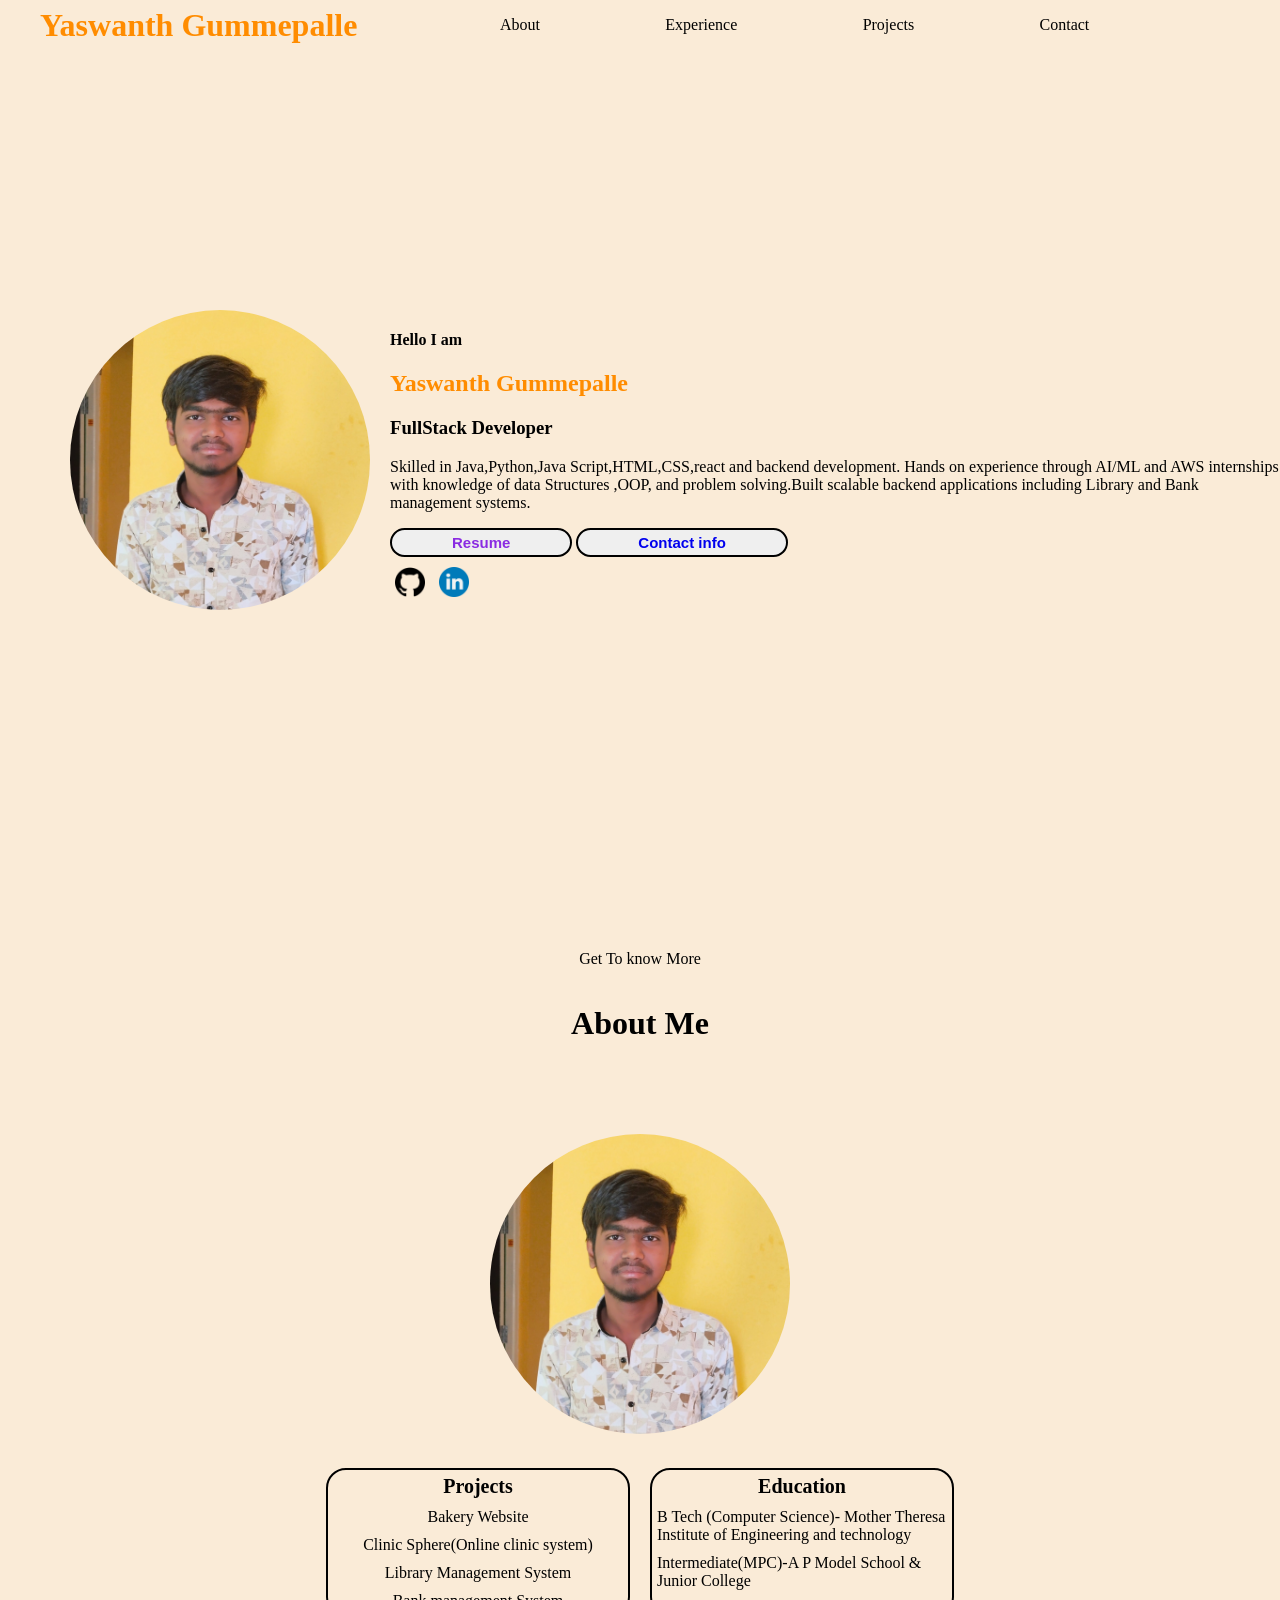
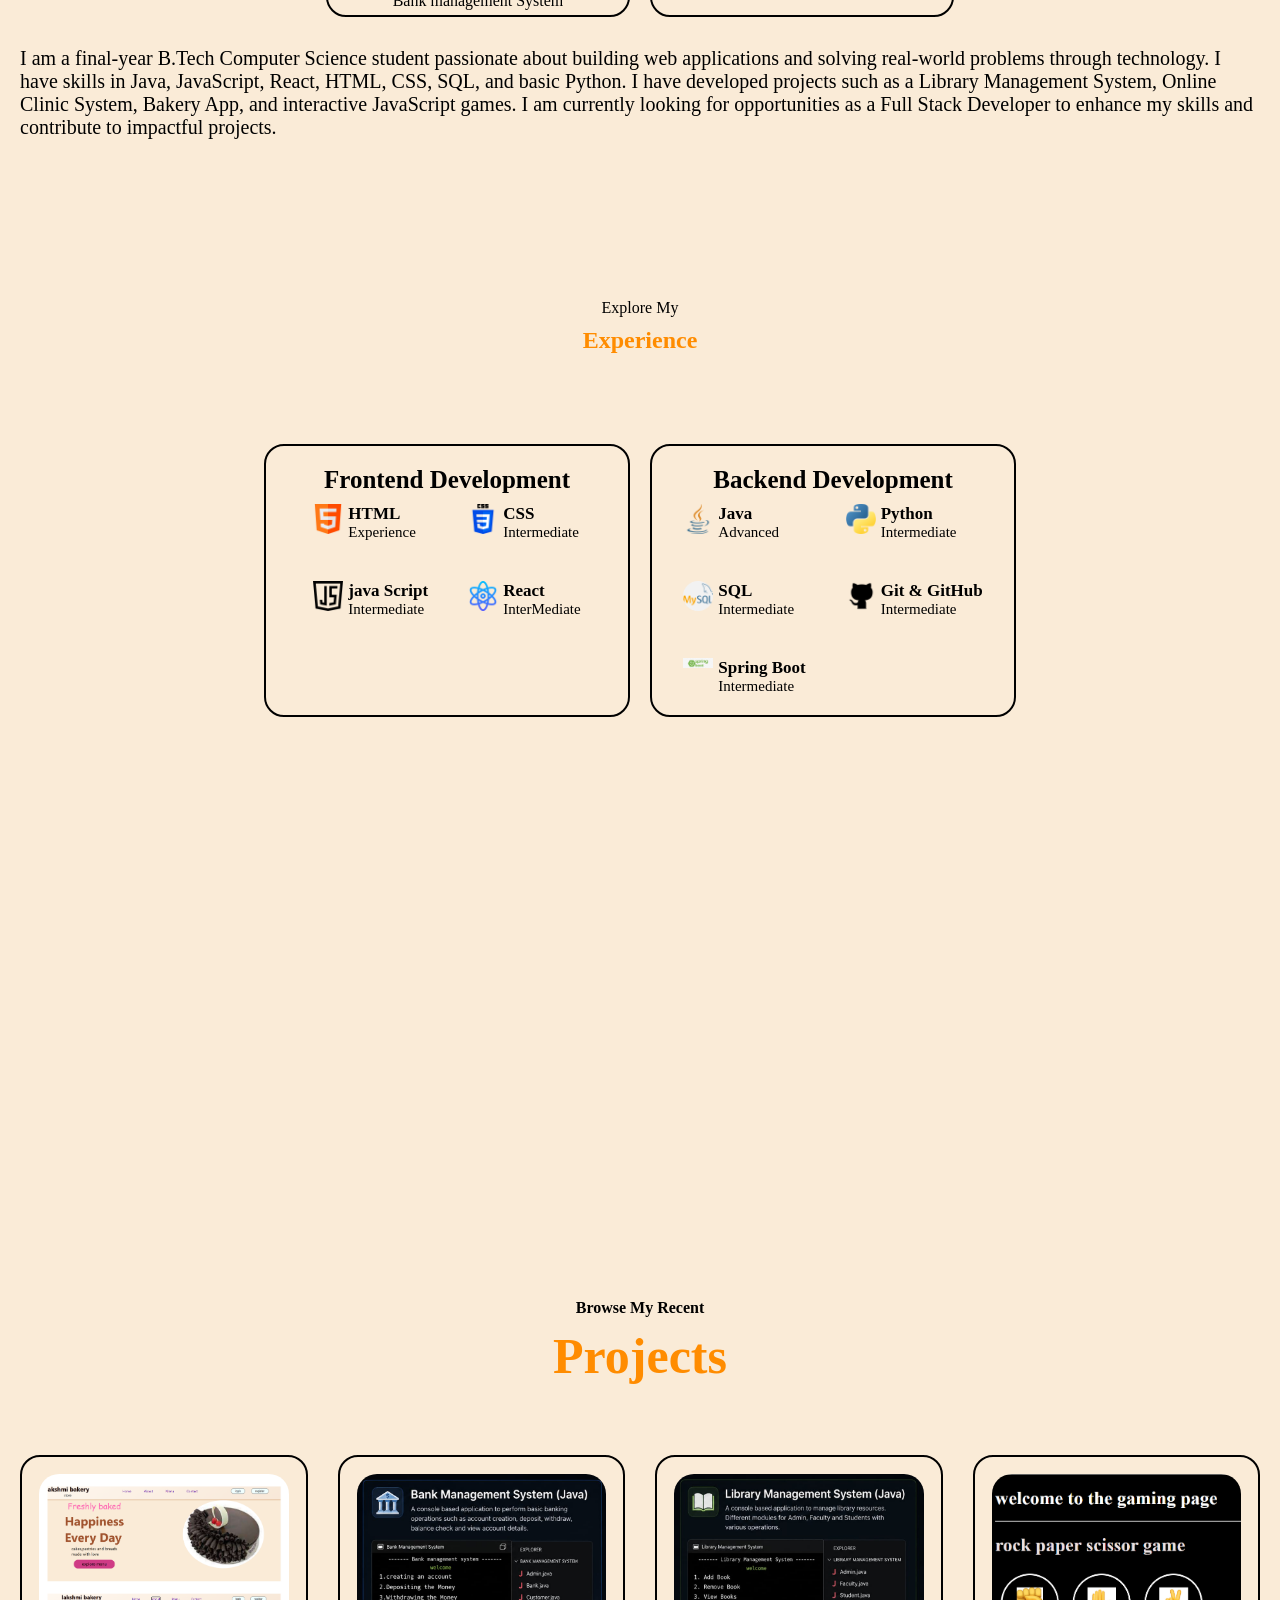
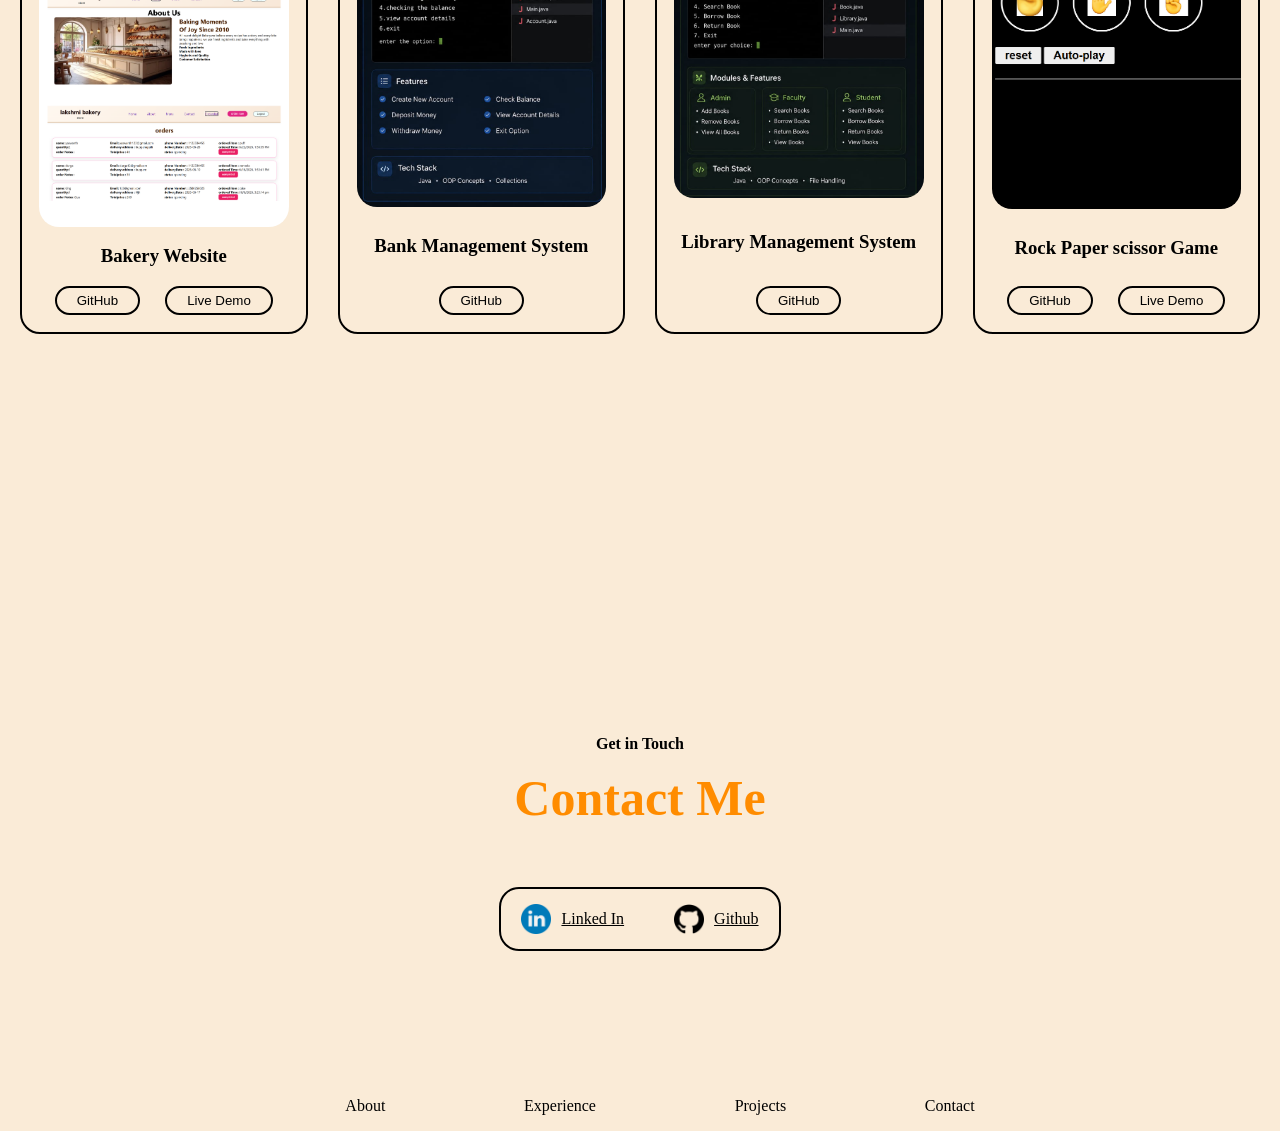
==== index.html @ 37f42f05 "Merge branch 'master' of https://github.com/Yaswanthgummepalli/portfoliowebsite" ====
<!DOCTYPE html>
<html lang="en">
<head>
    <meta charset="UTF-8">
    <meta name="viewport" content="width=device-width, initial-scale=1.0">
    <title>Document</title>
    <link rel="stylesheet" href="indexHome.css">
    <link rel="stylesheet" href="section1Home.css">
    <link rel="stylesheet" href="About.css">
    <link rel="stylesheet" href="Projects.css">
    <link rel="stylesheet" href="Experience.css">
    <link rel="stylesheet" href="Contact.css">
   <link rel="stylesheet" href="https://cdnjs.cloudflare.com/ajax/libs/font-awesome/6.5.1/css/all.min.css"/>
</head>
<body>
    <!-- nav-bar-1/home -->
    <nav class="nav-bar">
        <div class="nav-sec-1">Yaswanth Gummepalle</div>
        
        <ol class="nav-sec-2">
            <li><a href="#About">About</a></li>
            <li><a href="#Experience">Experience</a></li>
            <li><a href="#Projects">Projects</a></li>
            <li><a href="#Contact">Contact</a></li>
        </ol>
    </nav>
    <!--responsive nav-bar-1/home -->
    <nav class="nav-bar-menu">
        <div class="nav-sec-1">Yaswanth Gummepalle</div>
        <div class="bar"><i class="fa-solid fa-bars"></i></div>
        <ol class="nav-sec-2">
            <li><a href="#About">About</a></li>
            <li><a href="#Experience">Experience</a></li>
            <li><a href="#Projects">Projects</a></li>
            <li><a href="#Contact">Contact</a></li>
        </ol>
    </nav>
    <!--section1/Home-->
    <section class="section-tag">
        <div class="img-con"><img src="images/IMG_20250102_132646.jpg" alt=""></div>
        <div class="info-con">
            <h4>Hello I am</h4>
            <h1>Yaswanth Gummepalle</h1>
            <h3>FullStack Developer</h3>
            <p>Skilled in Java,Python,Java Script,HTML,CSS,react and backend development.
                Hands on experience through AI/ML and AWS internships  with knowledge of data Structures 
                ,OOP, and problem solving.Built scalable backend applications including Library 
                and Bank management systems. </p>
            <span>
            <a href="resume/Black and White Simple Resume 3.pdf"><button id="btn">Resume</button></a>
           <button id="c-btn"> <a href="#Contact" style="text-decoration: none;">Contact info</a></button>
            </span><br>
            <span class="span-img"><a href="https://github.com/Yaswanthgummepalli"><img src="images/github.png" alt="" href="https://github.com/Yaswanthgummepalli"></a>
                <a href="https://www.linkedin.com/in/yaswanth-gummepalle"><img src="images/linkedin.png" alt=""></a>
               
            </span>   
        </div>
    </section>
    <!--section 2/About-->
    <div class="sec-2" id="About">
        <div class="sec-2-a">
            <p>Get To know More</p>
            <h1>About Me</h1>
        </div>
        <div class="sec-2-b">
            <div class="sec-2-b-1">
                <img src="images/IMG_20250102_132646.jpg">
            </div>
            <div class="sec-2-b-2">
                <div class="sec-2-b-2-1">
                    <div class="box">
                        <p>Projects</p>
                        <p>Bakery Website</p>
                        <p>Clinic Sphere(Online clinic system)</p>
                        <p>Library Management System</p>
                        <p>Bank management System</p>
                    </div>
                    <div class="box">
                        <p>Education</p>
                        <p>B Tech (Computer Science)- Mother Theresa Institute of Engineering and technology </p>
                        <p>Intermediate(MPC)-A P Model School & Junior College</p>
                        
                    </div>
                </div>
                <p> I am a final-year B.Tech Computer Science student passionate
                     about building web applications and solving real-world problems 
                     through technology. I have skills in Java, JavaScript, React, HTML, 
                     CSS, SQL, and basic Python. I have developed projects such as a Library 
                     Management System, Online Clinic System, Bakery App, and interactive JavaScript games.
                      I am currently looking for
                     opportunities as a Full Stack Developer to enhance my skills 
                     and contribute to impactful projects.</p>
            </div>

        </div>
    </div>
    <!-- section3/experience -->
     <section class="sec-3" id="Experience">
        <div class="sec-3-1">
            <span>Explore My</span>
            <h1>Experience</h1>
        </div>
        <div class="sec-3-2">
            <div class="box-2">
                <div class="box-2-1">Frontend Development</div>
                <div class="skills">
                    <div class="skills-1">
                        <img src="logos/html.png" alt="">
                        <div class="skills-1-1">
                            <span>HTML</span>
                            <span>Experience</span>
                        </div>
                    </div>
                    <div class="skills-1">
                        <img src="logos/css-3.png" alt="">
                        <div class="skills-1-1">
                            <span>CSS</span>
                            <span>Intermediate</span>
                        </div>
                    </div>
                    <div class="skills-1">
                        <img src="logos/java-script.png" alt="">
                        <div class="skills-1-1">
                            <span>java Script</span>
                            <span>Intermediate</span>
                        </div>
                    </div>
                    <div class="skills-1">
                        <img src="logos/react.png" alt="">
                        <div class="skills-1-1">
                            <span>React</span>
                            <span>InterMediate</span>
                        </div>
                    </div>
                   
            </div>
                
            </div>
            <div class="box-2">
                <div class="box-2-1">Backend Development</div>
                <div class="skills">
                    <div class="skills-1">
                        <img src="logos/java.png" alt="">
                        <div class="skills-1-1">
                            <span>Java</span>
                            <span>Advanced</span>
                        </div>
                    </div>
                    <div class="skills-1">
                        <img src="logos/python.png" alt="">
                        <div class="skills-1-1">
                            <span>Python</span>
                            <span>Intermediate</span>
                        </div>
                    </div>
                    
                    <div class="skills-1">
                        <img src="logos/mysql.png" alt="">
                        <div class="skills-1-1">
                            <span>SQL</span>
                            <span>Intermediate</span>
                        </div>
                    </div>
                    <div class="skills-1">
                        <img src="logos/github.png" alt="">
                        <div class="skills-1-1">
                            <span>Git & GitHub</span>
                            <span>Intermediate</span>
                        </div>
                    </div>
                     <div class="skills-1">
                        <img src="logos/spring.webp" alt="">
                        <div class="skills-1-1">
                            <span>Spring Boot</span>
                            <span>Intermediate</span>
                        </div>
                    </div>
                   
                    
                   
                
              
                </div>
                
                
            </div>
        </div>

     </section>
     <!-- section-4/Projects -->
    <section class="sec-4" id="Projects">
        <div class="sec-4-1">
            <span>Browse My Recent</span>
            <h1>Projects</h1>
        </div>
        <div class="sec-4-2">
            <div class="box-4">
                <img src="images\1.png" alt="">
                <h3>Bakery Website</h3>
                <div class="btns">
                    <a href="https://github.com/Yaswanthgummepalli/bakerywebsite"><button>GitHub</button></a>
                    <a href=" https://bakerywebsite-kghs.vercel.app/"><button>Live Demo</button></a>
                    
                </div>
            </div>
            <div class="box-4">
                <img src="images/WhatsApp Image 2026-05-16 at 3.43.02 PM.jpeg" alt="">
                <h3>Bank Management System</h3>
                <div class="btns">
                    <a href="https://github.com/Yaswanthgummepalli/javaprojects/tree/main/BankMS"><button>GitHub</button></a>
                    
                </div>
            </div>
            <div class="box-4">
                 <img src="images/WhatsApp Image 2026-05-16 at 3.43.01 PM.jpeg" alt="">
                <h3>Library Management System</h3>
                <div class="btns">
                    <a href="https://github.com/Yaswanthgummepalli/javaprojects/tree/main/LMS"><button>GitHub</button></a>
                </div>
            </div>
            <div class="box-4">
                 <img src="images/image.png" alt="">
                <h3>Rock Paper scissor Game</h3>
                <div class="btns">
                    <a href="https://github.com/Yaswanthgummepalli/html-projects"><button>GitHub</button></a>
                    <a href=" https://yaswanthgummepalli.github.io/html-projects/"><button>Live Demo</button></a>
                </div>
            </div>
            <div>

            </div>
        </div>
    </section>
    <!-- section 5 contacts -->
     <section class="sec-5" id="Contact">
        <div class=sec-5-1>
            <p>Get in Touch</p>
            <h1>Contact Me</h1>
        </div>
        <div class="sec-5-2">
          <div class="sec-5-2-1">
            <img src="images/linkedin.png" alt="">
            <a href="https://www.linkedin.com/in/yaswanth-gummepalle">Linked In</a>
          </div>
          <div class="sec-5-2-1">
            <img src="images/github.png" alt="">
            <a href="https://github.com/Yaswanthgummepalli">Github</a>
          </div>
        </div>
        <div class="sec-5-3">
            <ol class="nav-sec-2">
            <li><a href="#About">About</a></li>
            <li><a href="#Experience">Experience</a></li>
            <li><a href="#Projects">Projects</a></li>
            <li><a href="#Contact">Contact</a></li>
        </ol>
        </div>
     </section>



    <script>
        const bar=document.querySelector(".bar");
        const menu_bar=document.querySelector(".nav-bar-menu .nav-sec-2");
        bar.addEventListener("click",()=>{
            menu_bar.classList.toggle("show");
        });
    </script>
</body>
</html>
---- indexHome.css ----
body{
   background-color: antiquewhite;
    padding:0px;
    margin:0px;
    width:100%;
    box-sizing: border-box;
    overflow-x: hidden;
   
}
.nav-bar{
    display: flex;
    align-items: center;
    width: 90vw;
}
html{
    scroll-behavior: smooth;
}

.nav-sec-1{
    width:30vw;
    padding-left:40px;
    font-size:xx-large;
    font-weight: bold;
    color:darkorange;
}
.nav-sec-1{
    display:flex;
    flex-wrap: nowrap;
}
.nav-sec-2 li{
    list-style: none;
}
.nav-sec-2 a{
    text-decoration: none;
    color:black;
    font-weight: 900px;
  

}
a:hover{
    color:blue;
}
.nav-sec-2{
    display:flex;
    width:60vw;
    justify-content: space-around;
}
.nav-bar-menu{
    display:none;
}
@media(max-width:1024px){

    .nav-bar{
        display: flex;
        width: 100%;
        flex-wrap: nowrap;
        justify-content: space-between;
        align-items: center;
        margin-top: 20px;
        padding: 0 20px;
    }
    .nav-bar-menu{
        display:none;
       
    }
    .nav-sec-2 a{
        font-size: 20px; 
    }
}

@media(max-width:767px)
{
    .nav-bar{
        display:none;
       
    }
    .nav-bar-menu{
        display: flex;
        position: fixed; /* Fix the bar so it doesn't move when scrolling */
        top: 0;
        left: 0;
        flex-wrap: wrap;
        justify-content: space-between;
        align-items: center;
        padding: 10px 20px;
        width: 100%;
        background-color: antiquewhite; /* Add background to cover content while scrolling */
        z-index: 1100; /* Keep it above everything else */
        box-sizing: border-box;
    }
    .nav-bar-menu .nav-sec-1{
        margin-top: 0;
        padding-left: 0;
        width: auto;
        font-size: 1.5rem;
    }
    .nav-bar-menu .nav-sec-2 {
        display: flex; 
        position: fixed;
        top: 0px;
        right: -100%; 
        width: 60%; /* Only slides a portion of the screen */
        max-width: 250px; /* Max width for the sliding panel */
        height: auto; /* Changed to auto to fit column items properly */
        flex-direction: column; /* Arrange items vertically */
        padding: 60px 0 20px 0; /* Add top padding to clear the bar icon */
        align-items: center;
        gap: 20px; /* Space between vertical items */
        background-color: #faebd7; 
        box-shadow: 0 2px 10px rgba(0,0,0,0.1); 
        transition: right 0.4s ease-in-out; 
        z-index: 1000;
        margin: 0;
    }
    .nav-bar-menu .nav-sec-2.show {
        right: 0;
    }
    .bar {
        cursor: pointer;
        font-size: 1.5rem;
        z-index: 1001;
    }
 }
---- section1Home.css ----
.section-tag
{
    display:flex;
    min-height:80vh;
    width:100%;
    align-items:center;
    justify-content: center;
    gap:20px;
    margin-top: 50px;
    
}
.img-con{
    width:300px;
    height:300px;
    padding-left: 70px;
    cursor: pointer;
}
.img-con:hover{
    width:320px;
    height:320px;
    transform: scale(1);
    
}
.img-con img{
    width:300px;
    height:300px;
    border-radius:50%;
}
.info-con h1{
    color:darkorange;
}
#btn,#c-btn{
    padding:4px 60px;
    font-size: 15px;
    font-weight: bold;
    border:2px solid black;
    border-radius:20px;
    cursor:pointer;
    color:blueviolet
}
#btn:hover{
      background-color: black;
      color:blue;
}
#c-btn:hover{
    background-color: black;
    color:white;
}

.span-img img{
    width:30px;
    height:30px;
    margin:10px 5px;
    
}
.span-img img:hover{
    transform:scale(0.9);
    cursor:pointer;
}
@media(max-width:1024px)
{
   .section-tag{
    display:flex;
     flex-direction: column;
    justify-content: center;
    margin-top: 50px;
   

   }
   .img-con{
    padding-left: 0px;
    

   }
   .img-con img{
    width:350px;
    height:350px; 
    border-radius: 50%; 
    object-fit: cover; 
     margin: 0 auto;   }
   .section-tag .info-con{
    display:flex;
    flex-direction: column;
    align-items: center;
    margin-top: 30px; /* Reduced large margin */
   }
   .info-con p{
    text-align: center;
    font-size:20px; /* Adjusted font size */
    width:90vw; /* Already good */
    height:auto; /* Removed fixed height to prevent text cutoff */
    padding-bottom:30px;
   }
   .info-con span{
    margin-top:25px;
    
   }
   .span-img img{
    width:30px;
    height:30px;
    margin:0px 5px;
    
}
    #btn,#c-btn{
        padding:4px 60px;
        font-size: 15px;
        font-weight: bold;
        border:2px solid black;
        border-radius:20px;
        cursor:pointer;
        color:blueviolet
    }
    #btn:hover{
        background-color: black;
        color:blue;
    }
    #c-btn:hover{
        background-color: black;
        color:white;
    }

}
@media(max-width:767px)
{
   .section-tag{
    width:100%;
    display:flex;
     flex-direction: column;
    justify-content: center;
    align-items: center; 
    margin-top: 80px; 
   

   }
   .img-con{
    padding-left: 0px;
    padding-right:0px;

   }
   .img-con img{
    width:300px;
    height:300px;
    border-radius: 50%; }
    .section-tag .info-con{
    display:flex;
    
    flex-direction: column;
    align-items: center;
    margin-top: 0px;
   }
    .info-con p{
    text-align: center;
    font-size:14px; 
    width:90vw; 
    height:auto;
    padding-bottom:30px;
   }
   .info-con span{
    margin-top:4px;
    
   }
   #btn ,#c-btn{
    padding:6px 40px;
    font-size: 10px;
    font-weight: bold;
    border:2px solid black;
    border-radius:20px;
    cursor:pointer;
}


   

}
---- About.css ----
.sec-2{
    display:flex;
    flex-direction: column;
    min-height:85vh;
    width:100%;
    align-items: center;
    gap:70px;
}
.sec-2-a{
    display:flex;
    flex-direction: column;
    align-items: center;
}
.sec-2-a >:nth-child(1){
    margin-top:30px;
}
.sec-2-b-1 img{
    width:300px;
    height:300px;
    border-radius: 50%; 
    object-fit: cover; 
    margin: 0 auto;
}
.sec-2-b{
    display:flex;
    gap:30px;
    padding-bottom:0px;
    flex-wrap: wrap;
    justify-content: center;
    
}
.sec-2-b-2-1 {
    display:flex;
    gap:20px;

}
.box{
    display:flex;
    flex-direction: column;
   align-items: center;
    border:2px solid black;
    border-radius: 20px;
    
    width:300px;
}
.box p{
    margin:5px;
}
.box>:nth-child(1){
    font-size: 20px;
    font-weight: 600;
}



@media(max-width:1024px){
    .sec-2{
      min-height:100vh; 
   }
    .sec-2-b{
    display:flex;
    flex-direction: column;
    align-items: center;
    width: 100%;
    }
    .sec-2-b-1 img{
        margin:0 auto;
    }
    .sec-2-b-1{
        display: flex;
        justify-content: center;
        align-items: center;
        width: 100%;
        margin-bottom: 20px;
    }
    }
    .sec-2-b-2 {
        display:flex;
        flex-direction: column;
        align-items: center;
        width: 100%; 
    }
    .sec-2-b-2>p{
        padding: 10px 20px; 
        padding-top: 10px;
        font-size: 20px;
    }
    .sec-2{
        margin-top: 100px; 
   
    }
   

   
    

   
    
@media(max-width:820px)
{

    .sec-2{
   
    height:100%;
    gap:40px;
   
   
    }
}
@media(max-width:540px)
{
    
    .sec-2{
        margin-top: 50px; 
   
    }
    .box{
        width:90%; 
        max-width:250px; 
        margin: 0 auto; 
  
    }
}
@media(max-width:430px)
{
     .sec-2-b-1{
        display: flex;
        justify-content: center;
        width: 100%;
        margin-left: 0;
     }
     .sec-2-b-2-1{
        display: flex;
        flex-direction: column;
        align-items: center;
        gap: 20px;
        margin-right: 0px;

     }
     .sec-2-b-2>p{
        font-size: 14px; 
        width:90%;
     }
     
}
---- Projects.css ----
.sec-4 {
    display: flex;
    flex-direction: column;
    align-items: center;
    min-height: 100vh;
    gap: 60px;
    margin-top: 100px;
}

.sec-4-1 {
    display: flex;
    flex-direction: column;
    align-items: center;
}

.sec-4-1 :nth-child(1) {
    font-weight: 600;
    margin-top: 30px;
}

.sec-4-1 :nth-child(2) {
    font-size: 50px;
    margin: 10px;
    color: darkorange;
}


.sec-4-2 {
    display: grid;
   
    grid-template-columns: repeat(auto-fit, minmax(250px, 1fr)); 
    gap: 30px;
    width: 100%;
    max-width: 1400px; 
    justify-content: center; 
    padding: 0 20px;
    box-sizing: border-box;
}

.box-4 {
    padding: 17px;
    border: 2px solid black;
    border-radius: 20px;
  
    width: 100%; 
    box-sizing: border-box;

    display: flex;
    flex-direction: column;
    align-items: center;
    justify-content: space-between; 
}

/* .box-4 img {
    width: 100%; 
    height: 240px;
    border-radius: 20px;
} */
.box-4 img {
    width: 100%; 
    height: auto;        /* 1. Give it a fixed height so all cards match */
    object-fit: cover;    /* 2. Magic rule: Crops/fills perfectly without squishing */
    object-position: top; /* 3. Ensures the top of your website screenshot is visible */
    border-radius: 20px;
}

.btns {
    display: flex;
    align-items: center;
    gap: 25px; 
}

.btns button {
    padding: 5px 20px;
    border-radius: 40px;
    border: 2px solid black;
    background-color: antiquewhite;
}

.btns button:hover {
    cursor: pointer;
    color: white;
    background-color: black;
}

/* --- MEDIA QUERIES (Cleaned up redundant layout overrides) --- */

@media(max-width: 1024px) {
    .sec-4-1 :nth-child(1) {
        font-weight: 600;
        font-size: 20px;
    }
    .sec-4-1 :nth-child(2) {
        font-size: 50px; 
        margin: 10px;
        color: darkorange;
    }
    .sec-4-2 {
        /* Grid handles columns naturally down to mobile, adjusting minmax limit slightly for tablets */
        grid-template-columns: repeat(auto-fit, minmax(280px, 1fr));
    }
}

@media(max-width: 767px) {
    .sec-4 {
        margin-top: 50px; 
    }
    .sec-4-1 :nth-child(1) {
        font-weight: 600;
        font-size: 17px;
    }
    .sec-4-1 :nth-child(2) {
        font-size: 35px;
        margin: 10px;
        color: darkorange;
    }
    .sec-4-2 {
        /* Forces 1 column layout on mobile screens */
        grid-template-columns: 1fr;
        max-width: 340px; /* Restricts the card size so it doesn't get awkwardly wide */
        margin: 0 auto;
    }
}
---- Experience.css ----
.sec-3{
    display:flex;
    flex-direction: column;
    align-items: center;
    min-height:100vh;
    padding-top: 0px;
    gap:80px;
    margin-top:100px;
}
.sec-3-1{
    display:flex;
    flex-direction: column;
    align-items: center;
    
  

}
.sec-3-1 span{
    margin-top: 30px;
}
.sec-3-1 h1{
    margin:10px 10px;
    color:darkorange;
    
}
.sec-3-2{
    display:flex;
    gap:20px;
    
}
.box-2{
    border:2px solid black;
    width:350px;
    display:flex;
    flex-direction: column;
    align-items: center;
    padding:20px 6px;
    border-radius: 20px;
   

}
.box-2-1{
    font-size: 25px;
   font-weight: 600;
   padding-bottom: 10px;
}
.skills{
    display:grid;
    grid-template-columns:auto auto;
    gap:40px;
}
.skills-1 img{
    width:30px;
}

.skills-1{
    display:flex;
    align-items: start;
    gap:5px;
    
}
.skills-1-1{
    display: flex;
    flex-direction: column;
    gap:0px;
}
.skills-1-1 :nth-child(1)
{
    font-size:17px;
    font-weight: 700;
}
.skills-1-1 :nth-child(2){
    font-size:15px;
}
@media(max-width:1024px)
{
     .sec-3{
     margin-top:50px; /* Reduced large margin */
     height:auto; /* Allow content to dictate height */
     min-height:50vh; /* Ensure minimum height */
   
   
    }
}
@media(max-width:767px)
{
    .sec-3{
     margin-top:30px; /* Reduced large margin */
   
   
    }
    .sec-3-2{
        display:flex;
        flex-direction:column;
        align-items: center; /* Center the stacked boxes */

    }
    
    /* Added margin-bottom to separate stacked boxes */
   
   
    .box-2{
    width:90%; /* Made width flexible */
    max-width:300px; /* Added max-width */
    margin: 0 auto 20px auto; /* Centered box and added bottom margin */
    display:flex;
    flex-direction: column;
    align-items: center;
    padding:10px 6px;
    border-radius: 20px;
    }
    .box-2-1{
        font-size: 25px;
    font-weight: 600;
    padding-bottom: 10px;
    }

    


    

}
---- Contact.css ----
.sec-5{
    min-height:auto;

    display:flex;
    flex-direction: column;
   align-items: center;
   
   gap:60px;
}
.sec-5-1{
    display: flex;
    flex-direction: column;
    align-items: center;
}
.sec-5-1:nth-child(1){
    margin-top: 150px;
    margin-bottom:0px;
    font-weight: bold;
}
.sec-5-1 h1{
  margin:0px 0px;
  font-size: 50px;
  color:darkorange;
}
.sec-5-2{
    display:flex;
    gap:50px;
    border:2px solid black;
    padding:15px 20px;
    border-radius: 20px;
    margin-bottom: 70px;
}
.sec-5-2-1 a{
    color:black;
}
.sec-5-2-1{
    display:flex;
    align-items: center;
    gap:10px;
}
.sec-5-2-1 img{

    width:30px;
    height:30px;
}

@media(max-width:1024px)
{
    .sec-5{
        height:auto; 
        min-height: 70vh; 
        margin-top:100px; 

    }
    .sec-5-1 p{
        font-size: 24px; 
    }
    .sec-5-1 h1{
        font-size: 50px; 
    }
    .sec-5-2{
   
    border:2px solid black;
    padding:20px 30px; 
    border-radius: 20px;
    }
    .sec-5-2-1 a{
        font-size: 20px; 
    }
    .sec-5-3 a{
        font-size: 22px; 
    }
    .sec-5-3 .nav-sec-2 {
        display: flex;
        flex-direction: row;
        justify-content: center;
        gap: 20px;
        list-style: none;
        padding: 0;
        margin-top: 20px;
    }
}

@media(max-width:767px)
{
    .sec-5-3 .nav-sec-2 {
        display: flex;
        flex-direction: row;
        flex-wrap: wrap;
        justify-content: center;
        gap: 20px;
        padding: 0;
        list-style: none;
    }
    .sec-5-2 {
        flex-direction: row;
        gap: 20px;
        align-items: center;
    }
     .sec-5-1 p{
        font-size: 14px; 
    }
    .sec-5-1 h1{
        font-size: 40px;
    }
    .sec-5-2-1 a{
        font-size: 14px; 
    }
    .sec-5-3 a{
        font-size: 16px;
        font-weight: bold;
    }
}
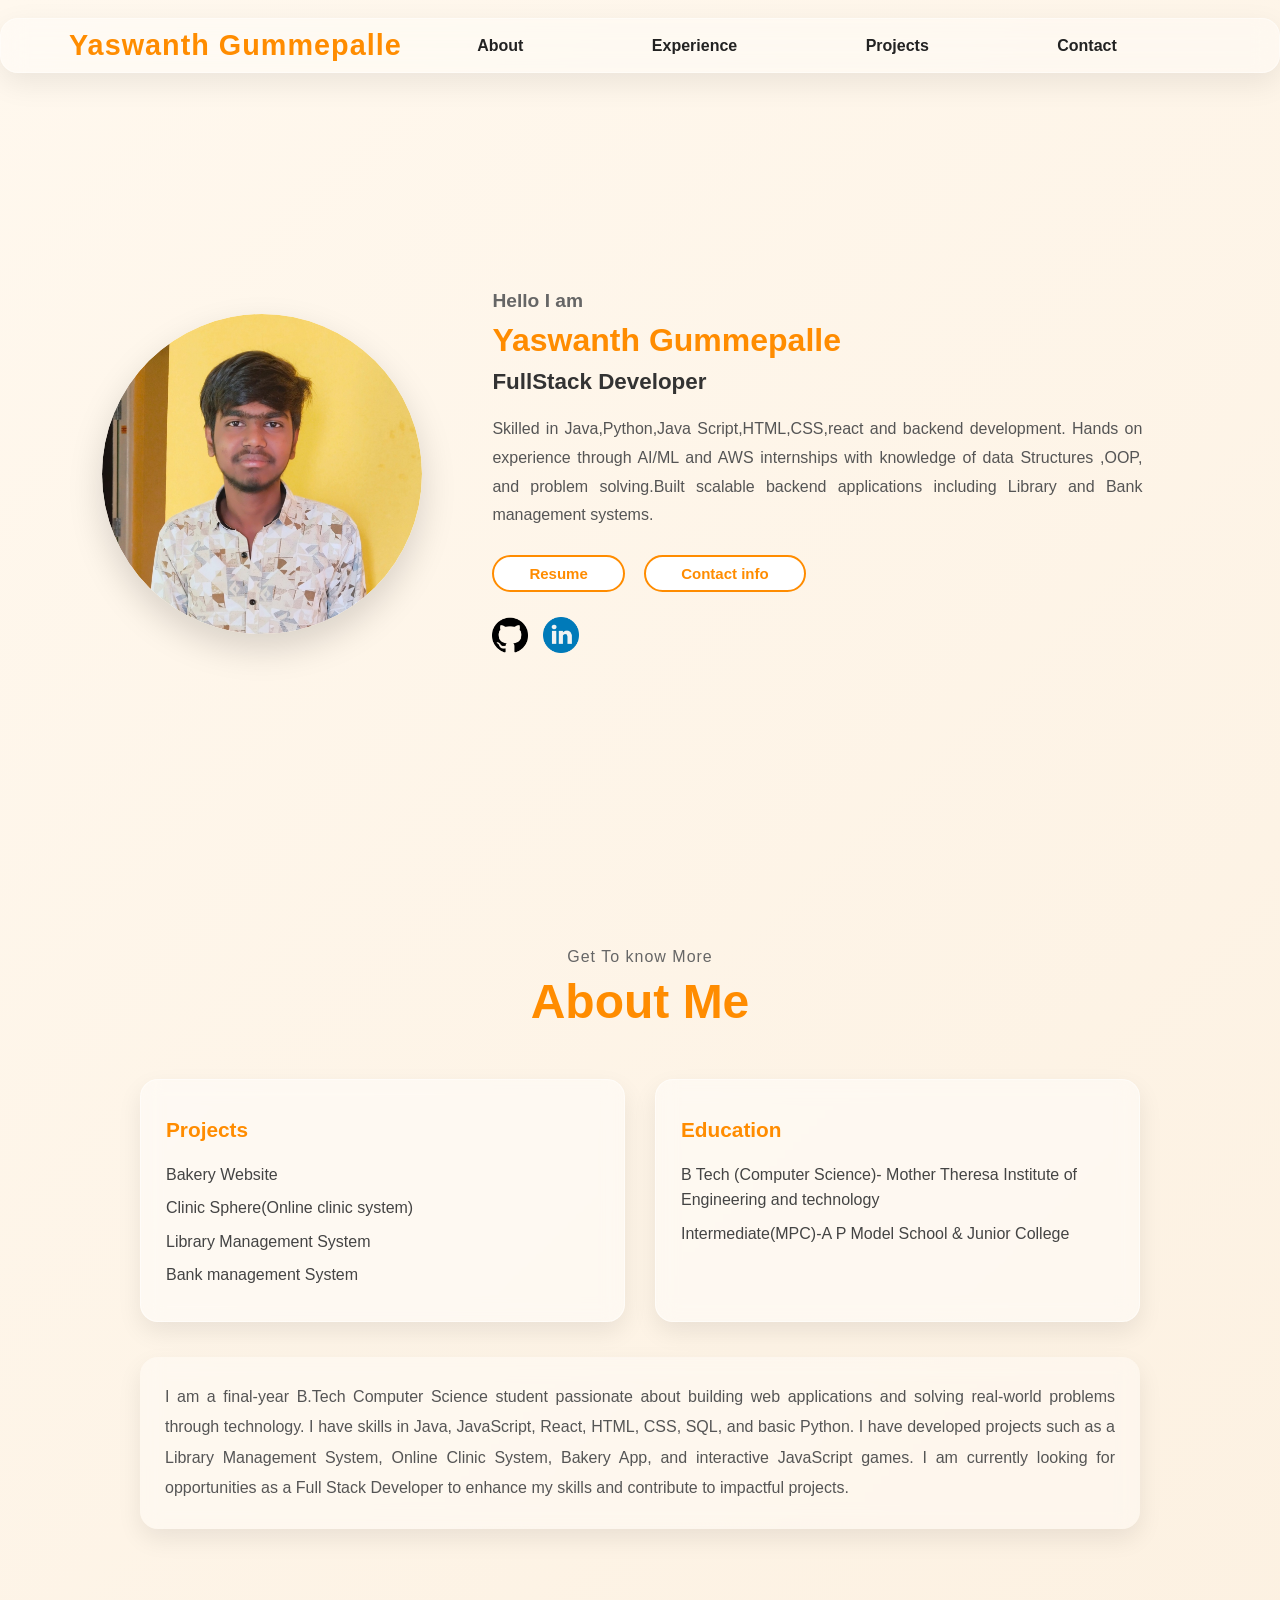
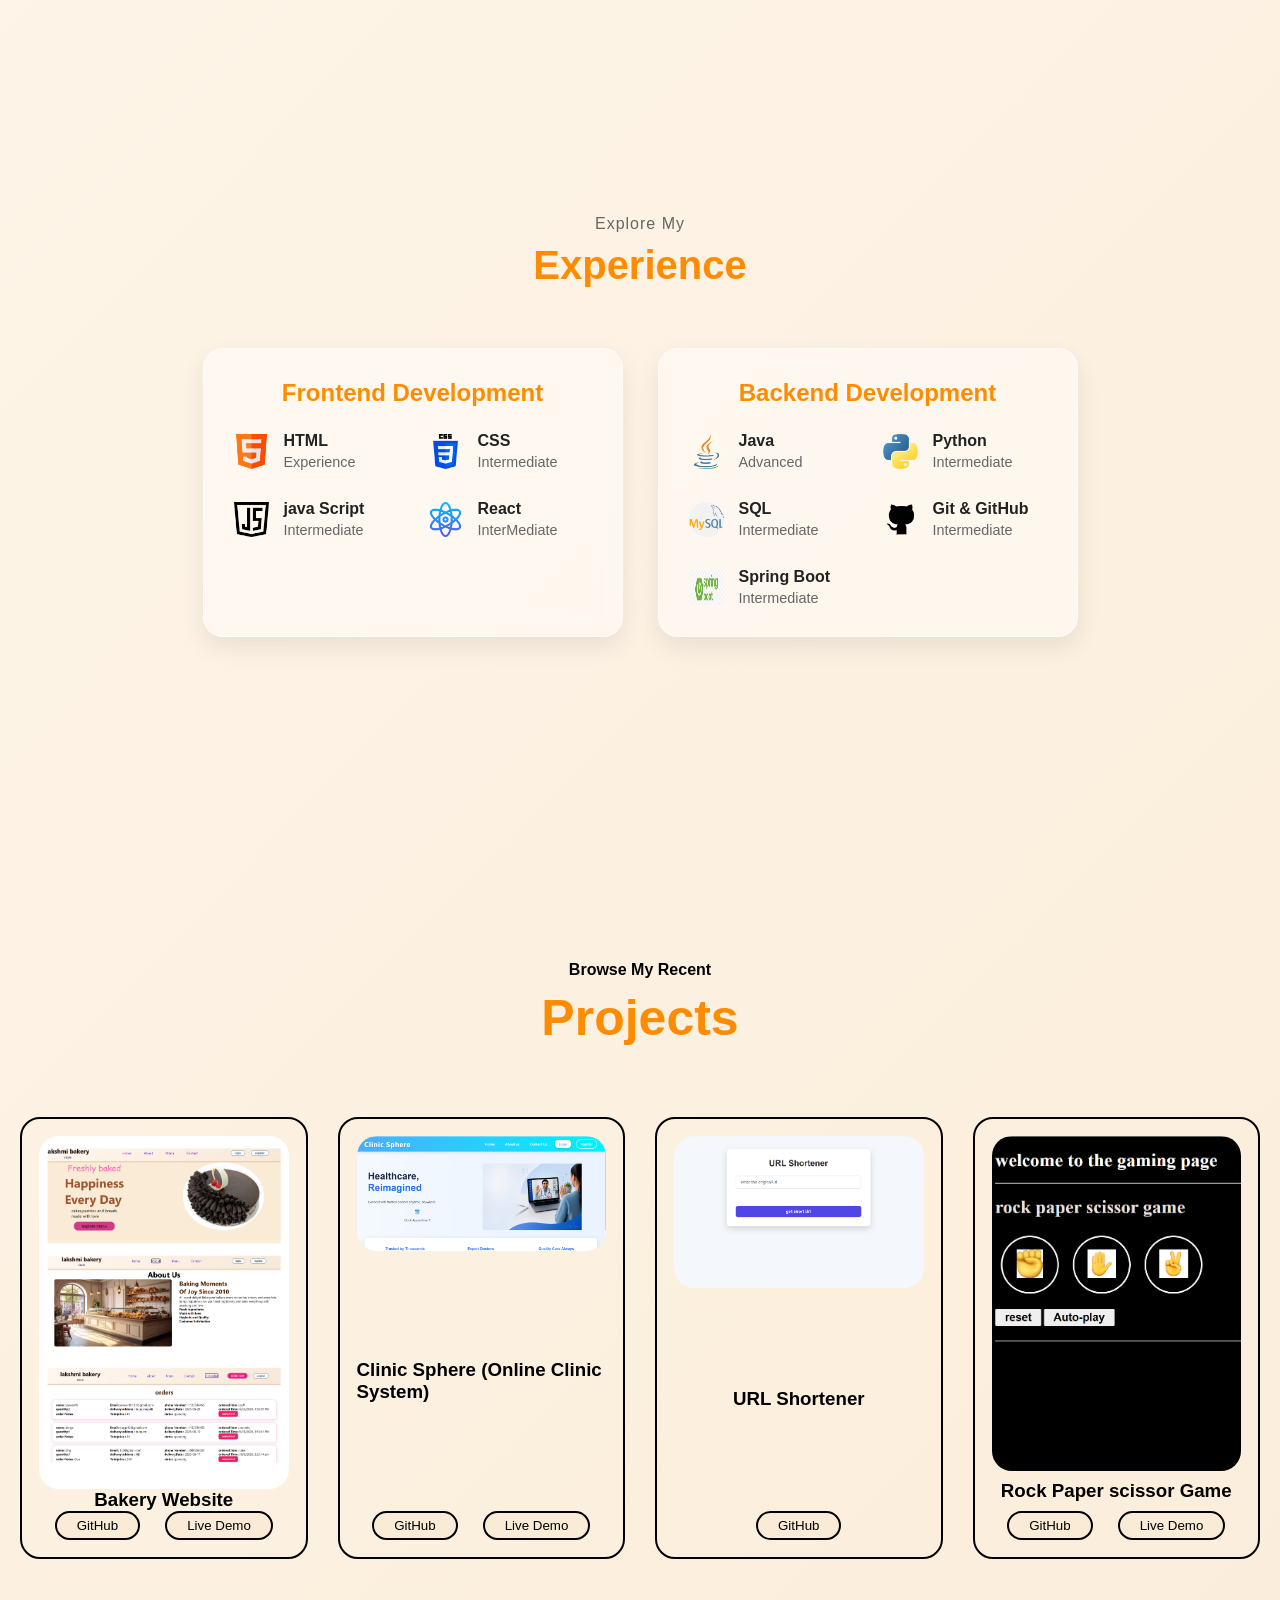
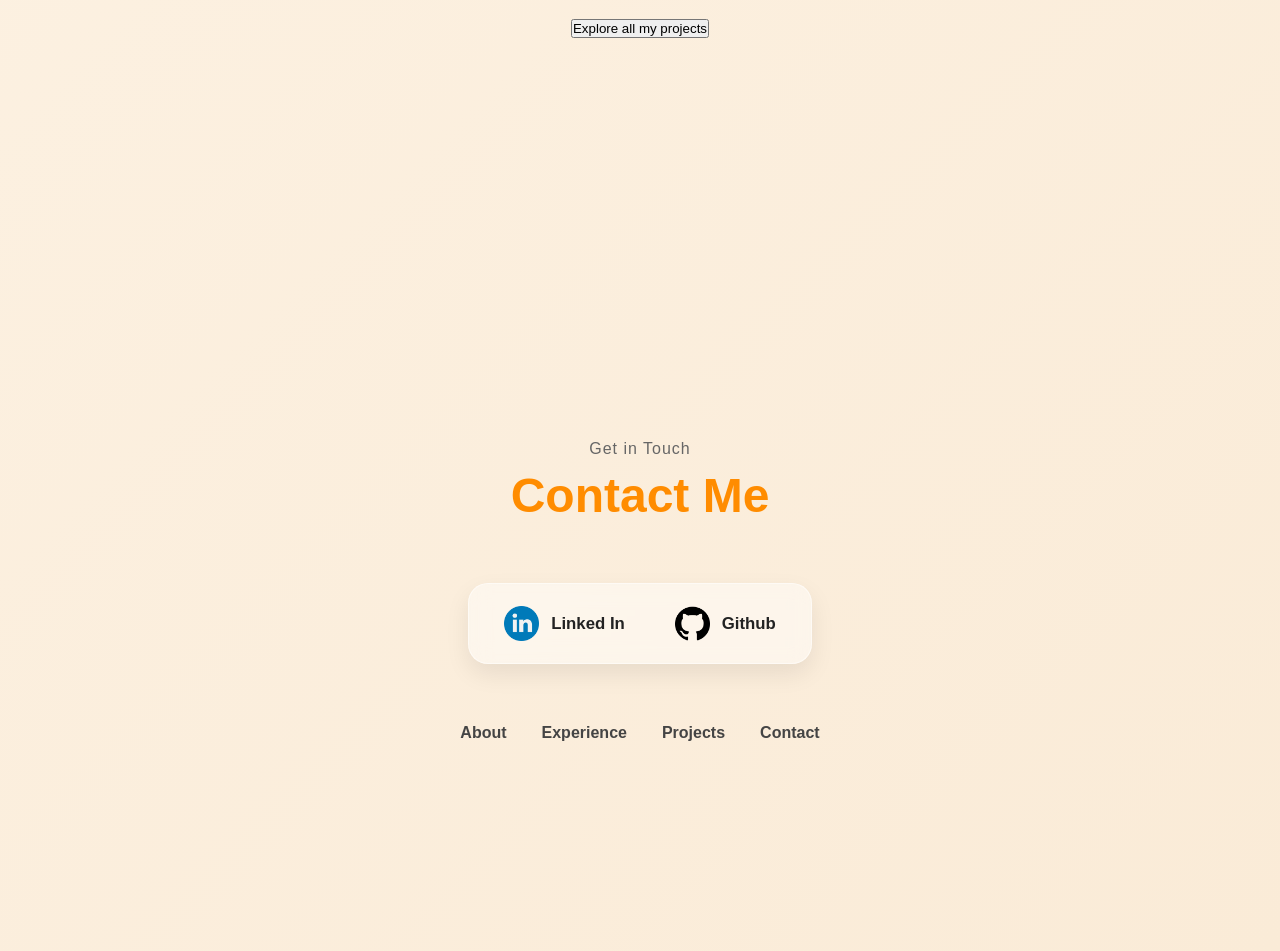
==== commit 1d79613f: "added some projects and changed css" ====
--- a/index.html
+++ b/index.html
@@ -63,10 +63,6 @@
             <h1>About Me</h1>
         </div>
         <div class="sec-2-b">
-            <div class="sec-2-b-1">
-                <img src="images/IMG_20250102_132646.jpg">
-            </div>
-            <div class="sec-2-b-2">
                 <div class="sec-2-b-2-1">
                     <div class="box">
                         <p>Projects</p>
@@ -90,7 +86,7 @@
                       I am currently looking for
                      opportunities as a Full Stack Developer to enhance my skills 
                      and contribute to impactful projects.</p>
-            </div>
+            
 
         </div>
     </div>
@@ -203,19 +199,20 @@
                     
                 </div>
             </div>
-            <div class="box-4">
-                <img src="images/WhatsApp Image 2026-05-16 at 3.43.02 PM.jpeg" alt="">
-                <h3>Bank Management System</h3>
-                <div class="btns">
-                    <a href="https://github.com/Yaswanthgummepalli/javaprojects/tree/main/BankMS"><button>GitHub</button></a>
-                    
-                </div>
-            </div>
-            <div class="box-4">
-                 <img src="images/WhatsApp Image 2026-05-16 at 3.43.01 PM.jpeg" alt="">
-                <h3>Library Management System</h3>
-                <div class="btns">
-                    <a href="https://github.com/Yaswanthgummepalli/javaprojects/tree/main/LMS"><button>GitHub</button></a>
+           <div class="box-4">
+                 <img src="images/Screenshot 2026-07-25 100349.png" alt="">
+                <h3>Clinic Sphere (Online Clinic System)</h3>
+                <div class="btns">
+                    <a href="https://github.com/Yaswanthgummepalli/Clinicsphere_Onlineclinicsystem"><button>GitHub</button></a>
+                    <a href="https://clinicsphere-onlineclinicsystem.vercel.app/"><button>Live Demo</button></a>
+                </div>
+            </div>
+             <div class="box-4">
+                 <img src="images/Screenshot 2026-07-25 100013.png" alt="">
+                <h3>URL Shortener</h3>
+                <div class="btns">
+                    <a href="https://github.com/Yaswanthgummepalli/URLShortenerFrontend"><button>GitHub</button></a>
+                    
                 </div>
             </div>
             <div class="box-4">
@@ -226,10 +223,12 @@
                     <a href=" https://yaswanthgummepalli.github.io/html-projects/"><button>Live Demo</button></a>
                 </div>
             </div>
-            <div>
-
-            </div>
-        </div>
+          
+        </div>
+          <div class="explore-projects">
+                <a href="/AllProjects.html"><button>Explore all my projects</button></a>
+
+            </div>
     </section>
     <!-- section 5 contacts -->
      <section class="sec-5" id="Contact">
--- a/indexHome.css
+++ b/indexHome.css
@@ -1,123 +1,193 @@
+*{
+    margin:0;
+    padding:0;
+    box-sizing:border-box;
+}
+
+
 body{
-   background-color: antiquewhite;
-    padding:0px;
-    margin:0px;
+    background: linear-gradient(135deg,#fff8ee,#faebd7);
+    padding:0;
+    margin:0;
     width:100%;
+    box-sizing:border-box;
+    overflow-x:hidden;
+    font-family:"Inter",sans-serif;
+}
+
+html{
+    scroll-behavior:smooth;
+}
+
+.nav-bar{
+    display:flex;
+    align-items:center;
+    width:100%;
+    margin:18px auto;
+    padding:10px 28px;
+    background:rgba(255,255,255,0.35);
+    backdrop-filter:blur(12px);
+    border:1px solid rgba(255,255,255,0.4);
+    border-radius:18px;
+    box-shadow:0 10px 30px rgba(0,0,0,0.08);
+    transition:0.3s ease;
     box-sizing: border-box;
-    overflow-x: hidden;
-   
 }
-.nav-bar{
-    display: flex;
-    align-items: center;
-    width: 90vw;
-}
-html{
-    scroll-behavior: smooth;
+
+.nav-bar:hover{
+    box-shadow:0 15px 35px rgba(0,0,0,0.12);
 }
 
 .nav-sec-1{
     width:30vw;
     padding-left:40px;
-    font-size:xx-large;
-    font-weight: bold;
-    color:darkorange;
+    display:flex;
+    flex-wrap:nowrap;
+    font-size:1.8rem;
+    font-weight:700;
+    color:#ff8c00;
+    letter-spacing:1px;
+    transition:0.3s;
 }
-.nav-sec-1{
-    display:flex;
-    flex-wrap: nowrap;
+
+.nav-sec-1:hover{
+    color:#ff6b00;
 }
-.nav-sec-2 li{
-    list-style: none;
-}
-.nav-sec-2 a{
-    text-decoration: none;
-    color:black;
-    font-weight: 900px;
-  
 
-}
-a:hover{
-    color:blue;
-}
 .nav-sec-2{
     display:flex;
     width:60vw;
-    justify-content: space-around;
+    justify-content:space-around;
+    align-items:center;
 }
+
+.nav-sec-2 li{
+    list-style:none;
+}
+
+.nav-sec-2 a{
+    position:relative;
+    text-decoration:none;
+    color:#222;
+    font-size:1.0rem;
+    font-weight:600;
+    transition:0.3s ease;
+}
+
+.nav-sec-2 a::after{
+    content:"";
+    position:absolute;
+    left:0;
+    bottom:-6px;
+    width:0;
+    height:2px;
+    background:#ff8c00;
+    transition:0.3s ease;
+}
+
+.nav-sec-2 a:hover{
+    color:#ff8c00;
+}
+
+.nav-sec-2 a:hover::after{
+    width:100%;
+}
+
 .nav-bar-menu{
     display:none;
 }
+
 @media(max-width:1024px){
 
     .nav-bar{
-        display: flex;
-        width: 100%;
-        flex-wrap: nowrap;
-        justify-content: space-between;
-        align-items: center;
-        margin-top: 20px;
-        padding: 0 20px;
+        display:flex;
+        width:95%;
+        flex-wrap:nowrap;
+        justify-content:space-between;
+        align-items:center;
+        margin:15px auto;
+        padding:16px 22px;
+         
+        }
+         .nav-sec-1{
+        font-size:2rem;
+        padding-left:10px;
     }
+
+    .nav-sec-2 a{
+        font-size:1rem;
+    }
+
     .nav-bar-menu{
         display:none;
-       
-    }
-    .nav-sec-2 a{
-        font-size: 20px; 
     }
 }
+    
 
-@media(max-width:767px)
-{
+   
+
+@media(max-width:767px){
+
     .nav-bar{
         display:none;
-       
     }
+
     .nav-bar-menu{
-        display: flex;
-        position: fixed; /* Fix the bar so it doesn't move when scrolling */
-        top: 0;
-        left: 0;
-        flex-wrap: wrap;
-        justify-content: space-between;
-        align-items: center;
-        padding: 10px 20px;
-        width: 100%;
-        background-color: antiquewhite; /* Add background to cover content while scrolling */
-        z-index: 1100; /* Keep it above everything else */
-        box-sizing: border-box;
+        display:flex;
+        position:fixed;
+        top:0;
+        left:0;
+        justify-content:space-between;
+        align-items:center;
+        width:100%;
+        padding:14px 20px;
+        background:rgba(255,255,255,0.7);
+        backdrop-filter:blur(12px);
+        box-shadow:0 8px 25px rgba(0,0,0,0.08);
+        z-index:1100;
+        box-sizing:border-box;
     }
+
     .nav-bar-menu .nav-sec-1{
-        margin-top: 0;
-        padding-left: 0;
-        width: auto;
-        font-size: 1.5rem;
+        margin-top:0;
+        padding-left:0;
+        width:auto;
+        font-size:1.6rem;
     }
-    .nav-bar-menu .nav-sec-2 {
-        display: flex; 
-        position: fixed;
-        top: 0px;
-        right: -100%; 
-        width: 60%; /* Only slides a portion of the screen */
-        max-width: 250px; /* Max width for the sliding panel */
-        height: auto; /* Changed to auto to fit column items properly */
-        flex-direction: column; /* Arrange items vertically */
-        padding: 60px 0 20px 0; /* Add top padding to clear the bar icon */
-        align-items: center;
-        gap: 20px; /* Space between vertical items */
-        background-color: #faebd7; 
-        box-shadow: 0 2px 10px rgba(0,0,0,0.1); 
-        transition: right 0.4s ease-in-out; 
-        z-index: 1000;
-        margin: 0;
+
+    .nav-bar-menu .nav-sec-2{
+        display:flex;
+        position:fixed;
+        top:0;
+        right:-100%;
+        width:65%;
+        max-width:260px;
+        flex-direction:column;
+        align-items:center;
+        gap:25px;
+        padding:80px 0 30px;
+        background:rgba(255,255,255,0.95);
+        backdrop-filter:blur(15px);
+        border-radius:20px 0 0 20px;
+        box-shadow:-8px 0 25px rgba(0,0,0,0.12);
+        transition:right .4s ease;
+        z-index:1000;
+        margin:0;
     }
-    .nav-bar-menu .nav-sec-2.show {
-        right: 0;
+
+    .nav-bar-menu .nav-sec-2.show{
+        right:0;
     }
-    .bar {
-        cursor: pointer;
-        font-size: 1.5rem;
-        z-index: 1001;
+
+    .bar{
+        cursor:pointer;
+        font-size:1.8rem;
+        color:#333;
+        transition:.3s;
+        z-index:1001;
     }
- }+
+    .bar:hover{
+        color:#ff8c00;
+    }
+}
--- a/section1Home.css
+++ b/section1Home.css
@@ -1,175 +1,195 @@
+.section-tag{
+    display:flex;
+    align-items:center;
+    justify-content:start;
+    gap:70px;
+    width:100%;
+    min-height:85vh;
+    padding:60px 8%;
+}
 
-.section-tag
-{
-    display:flex;
-    min-height:80vh;
-    width:100%;
-    align-items:center;
-    justify-content: center;
-    gap:20px;
-    margin-top: 50px;
-    
-}
 .img-con{
-    width:300px;
-    height:300px;
-    padding-left: 70px;
-    cursor: pointer;
-}
-.img-con:hover{
     width:320px;
     height:320px;
-    transform: scale(1);
-    
+    display:flex;
+    justify-content:center;
+    align-items:center;
+    border-radius:50%;
+    overflow:hidden;
+    cursor:pointer;
+    box-shadow:0 15px 35px rgba(0,0,0,0.15);
+    transition:.4s ease;
 }
+
 .img-con img{
-    width:300px;
-    height:300px;
+    width:100%;
+    height:100%;
+    object-fit:cover;
     border-radius:50%;
+    transition:.4s ease;
 }
+
+.img-con:hover{
+    transform:translateY(-8px);
+    box-shadow:0 20px 40px rgba(0,0,0,0.2);
+}
+
+.img-con:hover img{
+    transform:scale(1.05);
+}
+
+/* Content */
+
+.info-con{
+    max-width:650px;
+}
+
+.info-con h4{
+    font-size:1.2rem;
+    color:#666;
+    margin-bottom:8px;
+}
+
 .info-con h1{
-    color:darkorange;
+    font-size:2rem;
+    color:#ff8c00;
+    margin:10px 0;
 }
-#btn,#c-btn{
-    padding:4px 60px;
-    font-size: 15px;
-    font-weight: bold;
-    border:2px solid black;
-    border-radius:20px;
+
+.info-con h3{
+    font-size:1.4rem;
+    color:#333;
+    margin-bottom:20px;
+}
+
+.info-con p{
+    color:#555;
+    font-size:1rem;
+    line-height:1.8;
+    text-align:justify;
+    margin-bottom:25px;
+}
+
+
+#btn,
+#c-btn{
+    padding:8px 35px;
+    margin-right:15px;
+    border:2px solid #ff8c00;
+    border-radius:30px;
+    background:white;
+    color:#ff8c00;
+    font-size:15px;
+    font-weight:600;
     cursor:pointer;
-    color:blueviolet
+    transition:.3s;
 }
-#btn:hover{
-      background-color: black;
-      color:blue;
+
+#btn:hover,
+#c-btn:hover{
+    background:#ff8c00;
+    color:white;
+    transform:translateY(-3px);
+    box-shadow:0 8px 20px rgba(255,140,0,.3);
 }
-#c-btn:hover{
-    background-color: black;
-    color:white;
+
+#c-btn a{
+    color:inherit;
+    text-decoration:none;
+}
+
+.span-img{
+    display:flex;
+    gap:15px;
+    margin-top:25px;
 }
 
 .span-img img{
-    width:30px;
-    height:30px;
-    margin:10px 5px;
-    
+    width:36px;
+    height:36px;
+    transition:.3s;
 }
+
 .span-img img:hover{
-    transform:scale(0.9);
-    cursor:pointer;
+    transform:translateY(-5px) scale(1.1);
 }
-@media(max-width:1024px)
-{
-   .section-tag{
-    display:flex;
-     flex-direction: column;
-    justify-content: center;
-    margin-top: 50px;
-   
 
-   }
-   .img-con{
-    padding-left: 0px;
-    
+@media(max-width:1024px){
 
-   }
-   .img-con img{
-    width:350px;
-    height:350px; 
-    border-radius: 50%; 
-    object-fit: cover; 
-     margin: 0 auto;   }
-   .section-tag .info-con{
-    display:flex;
-    flex-direction: column;
-    align-items: center;
-    margin-top: 30px; /* Reduced large margin */
-   }
-   .info-con p{
-    text-align: center;
-    font-size:20px; /* Adjusted font size */
-    width:90vw; /* Already good */
-    height:auto; /* Removed fixed height to prevent text cutoff */
-    padding-bottom:30px;
-   }
-   .info-con span{
-    margin-top:25px;
-    
-   }
-   .span-img img{
-    width:30px;
-    height:30px;
-    margin:0px 5px;
-    
-}
-    #btn,#c-btn{
-        padding:4px 60px;
-        font-size: 15px;
-        font-weight: bold;
-        border:2px solid black;
-        border-radius:20px;
-        cursor:pointer;
-        color:blueviolet
-    }
-    #btn:hover{
-        background-color: black;
-        color:blue;
-    }
-    #c-btn:hover{
-        background-color: black;
-        color:white;
+    .section-tag{
+        flex-direction:column;
+        text-align:center;
+        gap:40px;
+        padding:50px 5%;
     }
 
-}
-@media(max-width:767px)
-{
-   .section-tag{
-    width:100%;
-    display:flex;
-     flex-direction: column;
-    justify-content: center;
-    align-items: center; 
-    margin-top: 80px; 
-   
+    .info-con{
+        max-width:90%;
+    }
 
-   }
-   .img-con{
-    padding-left: 0px;
-    padding-right:0px;
+    .info-con h1{
+        font-size:2.5rem;
+    }
 
-   }
-   .img-con img{
-    width:300px;
-    height:300px;
-    border-radius: 50%; }
-    .section-tag .info-con{
-    display:flex;
-    
-    flex-direction: column;
-    align-items: center;
-    margin-top: 0px;
-   }
+    .info-con h3{
+        font-size:1.4rem;
+    }
+
     .info-con p{
-    text-align: center;
-    font-size:14px; 
-    width:90vw; 
-    height:auto;
-    padding-bottom:30px;
-   }
-   .info-con span{
-    margin-top:4px;
-    
-   }
-   #btn ,#c-btn{
-    padding:6px 40px;
-    font-size: 10px;
-    font-weight: bold;
-    border:2px solid black;
-    border-radius:20px;
-    cursor:pointer;
+        text-align:center;
+        font-size:1rem;
+    }
+
+    .span-img{
+        justify-content:center;
+    }
 }
 
+@media(max-width:767px){
 
-   
+    .section-tag{
+        margin-top:80px;
+        padding:30px 20px;
+        gap:30px;
+    }
 
-}
+    .img-con{
+        width:250px;
+        height:250px;
+    }
+
+    .info-con h4{
+        font-size:1rem;
+    }
+
+    .info-con h1{
+        font-size:2rem;
+    }
+
+    .info-con h3{
+        font-size:1.2rem;
+    }
+
+    .info-con p{
+        font-size:0.95rem;
+        line-height:1.7;
+        text-align:center;
+    }
+
+    #btn,
+    #c-btn{
+        width:100px;
+        padding:8px;
+        font-size:10px;
+        margin:8px 5px;
+    }
+
+    .span-img{
+        justify-content:center;
+    }
+
+    .span-img img{
+        width:32px;
+        height:32px;
+    }
+}
--- a/About.css
+++ b/About.css
@@ -1,146 +1,139 @@
+.sec-2{
+    width:100%;
+    min-height:85vh;
+    display:flex;
+    flex-direction:column;
+    align-items:center;
+    justify-content:center;
+    padding:70px 0%;
+    gap:50px;
+}
 
-.sec-2{
-    display:flex;
-    flex-direction: column;
-    min-height:85vh;
-    width:100%;
-    align-items: center;
-    gap:70px;
-}
 .sec-2-a{
     display:flex;
-    flex-direction: column;
-    align-items: center;
+    flex-direction:column;
+    align-items:center;
 }
-.sec-2-a >:nth-child(1){
-    margin-top:30px;
+
+.sec-2-a p{
+    font-size:1rem;
+    color:#666;
+    letter-spacing:1px;
 }
-.sec-2-b-1 img{
-    width:300px;
-    height:300px;
-    border-radius: 50%; 
-    object-fit: cover; 
-    margin: 0 auto;
+
+.sec-2-a h1{
+    font-size:3rem;
+    color:#ff8c00;
+    margin-top:8px;
 }
+
 .sec-2-b{
+    width:100%;
+    max-width:1000px;
     display:flex;
+    flex-direction:column;
+    gap:35px;
+}
+
+.sec-2-b-2-1{
+    display:flex;
+    justify-content:center;
     gap:30px;
-    padding-bottom:0px;
-    flex-wrap: wrap;
-    justify-content: center;
-    
+    flex-wrap:wrap;
 }
-.sec-2-b-2-1 {
-    display:flex;
-    gap:20px;
 
+.box{
+    flex:1;
+    min-width:280px;
+    padding:25px;
+    background:rgba(255,255,255,.45);
+    backdrop-filter:blur(10px);
+    border:1px solid rgba(255,255,255,.5);
+    border-radius:18px;
+    box-shadow:0 10px 25px rgba(0,0,0,.08);
+    transition:.3s ease;
 }
-.box{
-    display:flex;
-    flex-direction: column;
-   align-items: center;
-    border:2px solid black;
-    border-radius: 20px;
-    
-    width:300px;
+
+.box:hover{
+    transform:translateY(-6px);
+    box-shadow:0 18px 35px rgba(0,0,0,.15);
 }
+
 .box p{
-    margin:5px;
+    margin:8px 0;
+    color:#444;
+    line-height:1.6;
 }
-.box>:nth-child(1){
-    font-size: 20px;
-    font-weight: 600;
+
+.box p:first-child{
+    font-size:1.3rem;
+    font-weight:700;
+    color:#ff8c00;
+    margin-bottom:15px;
+}
+
+.sec-2-b>p{
+    font-size:1rem;
+    line-height:1.9;
+    color:#555;
+    text-align:justify;
+    background:rgba(255,255,255,.35);
+    backdrop-filter:blur(10px);
+    padding:25px;
+    border-radius:18px;
+    box-shadow:0 10px 25px rgba(0,0,0,.08);
 }
 
 
-
 @media(max-width:1024px){
-    .sec-2{
-      min-height:100vh; 
-   }
-    .sec-2-b{
-    display:flex;
-    flex-direction: column;
-    align-items: center;
-    width: 100%;
-    }
-    .sec-2-b-1 img{
-        margin:0 auto;
-    }
-    .sec-2-b-1{
-        display: flex;
-        justify-content: center;
-        align-items: center;
-        width: 100%;
-        margin-bottom: 20px;
-    }
-    }
-    .sec-2-b-2 {
-        display:flex;
-        flex-direction: column;
-        align-items: center;
-        width: 100%; 
-    }
-    .sec-2-b-2>p{
-        padding: 10px 20px; 
-        padding-top: 10px;
-        font-size: 20px;
-    }
-    .sec-2{
-        margin-top: 100px; 
-   
-    }
-   
-
-   
-    
-
-   
-    
-@media(max-width:820px)
-{
 
     .sec-2{
-   
-    height:100%;
-    gap:40px;
-   
-   
+        padding:60px 5%;
+    }
+
+    .sec-2-a h1{
+        font-size:2.5rem;
+    }
+
+    .sec-2-b-2-1{
+        gap:20px;
+    }
+
+    .box{
+        min-width:250px;
+    }
+
+    .sec-2-b>p{
+        text-align:center;
     }
 }
-@media(max-width:540px)
-{
-    
+
+
+@media(max-width:767px){
+
     .sec-2{
-        margin-top: 50px; 
-   
+        padding:40px 20px;
+        gap:35px;
     }
+
+    .sec-2-a h1{
+        font-size:2rem;
+    }
+
+    .sec-2-b-2-1{
+        flex-direction:column;
+        align-items:center;
+    }
+
     .box{
-        width:90%; 
-        max-width:250px; 
-        margin: 0 auto; 
-  
+        width:100%;
+        max-width:340px;
     }
-}
-@media(max-width:430px)
-{
-     .sec-2-b-1{
-        display: flex;
-        justify-content: center;
-        width: 100%;
-        margin-left: 0;
-     }
-     .sec-2-b-2-1{
-        display: flex;
-        flex-direction: column;
-        align-items: center;
-        gap: 20px;
-        margin-right: 0px;
 
-     }
-     .sec-2-b-2>p{
-        font-size: 14px; 
-        width:90%;
-     }
-     
+    .sec-2-b>p{
+        font-size:.95rem;
+        line-height:1.8;
+        text-align:center;
+        padding:20px;
+    }
 }
--- a/Experience.css
+++ b/Experience.css
@@ -1,123 +1,144 @@
 .sec-3{
     display:flex;
-    flex-direction: column;
-    align-items: center;
-    min-height:100vh;
-    padding-top: 0px;
-    gap:80px;
-    margin-top:100px;
+    flex-direction:column;
+    align-items:center;
+    justify-content:center;
+    min-height:90vh;
+    padding:70px 4%;
+    gap:60px;
 }
+
 .sec-3-1{
     display:flex;
-    flex-direction: column;
-    align-items: center;
-    
-  
+    flex-direction:column;
+    align-items:center;
+}
 
+.sec-3-1 span{
+    font-size:1rem;
+    color:#666;
+    letter-spacing:1px;
 }
-.sec-3-1 span{
-    margin-top: 30px;
+
+.sec-3-1 h1{
+    margin-top:10px;
+    font-size:2.5rem;
+    color:#ff8c00;
 }
-.sec-3-1 h1{
-    margin:10px 10px;
-    color:darkorange;
-    
+
+.sec-3-2{
+    width:100%;
+    display:flex;
+    justify-content:center;
+    gap:35px;
+    flex-wrap:wrap;
 }
-.sec-3-2{
-    display:flex;
-    gap:20px;
-    
+
+.box-2{
+    width:420px;
+    padding:30px;
+    background:rgba(255,255,255,.45);
+    backdrop-filter:blur(10px);
+    border:1px solid rgba(255,255,255,.5);
+    border-radius:20px;
+    box-shadow:0 10px 25px rgba(0,0,0,.08);
+    transition:.3s ease;
 }
-.box-2{
-    border:2px solid black;
-    width:350px;
-    display:flex;
-    flex-direction: column;
-    align-items: center;
-    padding:20px 6px;
-    border-radius: 20px;
-   
 
+.box-2:hover{
+    transform:translateY(-8px);
+    box-shadow:0 20px 40px rgba(0,0,0,.15);
 }
+
 .box-2-1{
-    font-size: 25px;
-   font-weight: 600;
-   padding-bottom: 10px;
+    text-align:center;
+    font-size:1.5rem;
+    font-weight:700;
+    color:#ff8c00;
+    margin-bottom:25px;
 }
+
 .skills{
     display:grid;
-    grid-template-columns:auto auto;
-    gap:40px;
-}
-.skills-1 img{
-    width:30px;
+    grid-template-columns:repeat(2,1fr);
+    gap:30px;
 }
 
 .skills-1{
     display:flex;
-    align-items: start;
-    gap:5px;
-    
+    align-items:center;
+    gap:15px;
 }
+
+.skills-1 img{
+    width:35px;
+    height:35px;
+    transition:.3s;
+}
+
+.skills-1:hover img{
+    transform:scale(1.1);
+}
+
 .skills-1-1{
-    display: flex;
-    flex-direction: column;
-    gap:0px;
+    display:flex;
+    flex-direction:column;
+    gap:4px;
 }
-.skills-1-1 :nth-child(1)
-{
-    font-size:17px;
-    font-weight: 700;
+
+.skills-1-1 span:first-child{
+    font-size:1rem;
+    font-weight:700;
+    color:#222;
 }
-.skills-1-1 :nth-child(2){
-    font-size:15px;
+
+.skills-1-1 span:last-child{
+    font-size:.9rem;
+    color:#666;
 }
-@media(max-width:1024px)
-{
-     .sec-3{
-     margin-top:50px; /* Reduced large margin */
-     height:auto; /* Allow content to dictate height */
-     min-height:50vh; /* Ensure minimum height */
-   
-   
+
+
+
+@media(max-width:1024px){
+
+    .sec-3{
+        padding:60px 5%;
+    }
+
+    .box-2{
+        width:380px;
     }
 }
-@media(max-width:767px)
-{
+
+
+@media(max-width:767px){
+
     .sec-3{
-     margin-top:30px; /* Reduced large margin */
-   
-   
-    }
-    .sec-3-2{
-        display:flex;
-        flex-direction:column;
-        align-items: center; /* Center the stacked boxes */
-
-    }
-    
-    /* Added margin-bottom to separate stacked boxes */
-   
-   
-    .box-2{
-    width:90%; /* Made width flexible */
-    max-width:300px; /* Added max-width */
-    margin: 0 auto 20px auto; /* Centered box and added bottom margin */
-    display:flex;
-    flex-direction: column;
-    align-items: center;
-    padding:10px 6px;
-    border-radius: 20px;
-    }
-    .box-2-1{
-        font-size: 25px;
-    font-weight: 600;
-    padding-bottom: 10px;
+        padding:40px 20px;
+        gap:40px;
     }
 
-    
+    .sec-3-1 h1{
+        font-size:2.2rem;
+    }
 
+    .sec-3-2{
+        flex-direction:column;
+        align-items:center;
+    }
 
-    
+    .box-2{
+        width:100%;
+        max-width:350px;
+        padding:25px;
+    }
 
+    .skills{
+        grid-template-columns:repeat(2,1fr);
+        gap:20px;
+    }
+
+    .box-2-1{
+        font-size:1.3rem;
+    }
 }
--- a/Contact.css
+++ b/Contact.css
@@ -1,113 +1,160 @@
 .sec-5{
-    min-height:auto;
+    min-height:80vh;
+    display:flex;
+    flex-direction:column;
+    align-items:center;
+    justify-content:center;
+    gap:60px;
+    padding:70px 4%;
+}
 
+.sec-5-1{
     display:flex;
-    flex-direction: column;
-   align-items: center;
-   
-   gap:60px;
+    flex-direction:column;
+    align-items:center;
 }
-.sec-5-1{
-    display: flex;
-    flex-direction: column;
-    align-items: center;
+
+.sec-5-1 p{
+    font-size:1rem;
+    color:#666;
+    letter-spacing:1px;
 }
-.sec-5-1:nth-child(1){
-    margin-top: 150px;
-    margin-bottom:0px;
-    font-weight: bold;
+
+.sec-5-1 h1{
+    margin-top:10px;
+    font-size:3rem;
+    color:#ff8c00;
 }
-.sec-5-1 h1{
-  margin:0px 0px;
-  font-size: 50px;
-  color:darkorange;
-}
+
 .sec-5-2{
     display:flex;
+    justify-content:center;
+    align-items:center;
     gap:50px;
-    border:2px solid black;
-    padding:15px 20px;
-    border-radius: 20px;
-    margin-bottom: 70px;
+    padding:22px 35px;
+    background:rgba(255,255,255,.45);
+    backdrop-filter:blur(10px);
+    border:1px solid rgba(255,255,255,.5);
+    border-radius:20px;
+    box-shadow:0 10px 25px rgba(0,0,0,.08);
+    transition:.3s;
 }
-.sec-5-2-1 a{
-    color:black;
+
+.sec-5-2:hover{
+    box-shadow:0 18px 35px rgba(0,0,0,.15);
 }
+
 .sec-5-2-1{
     display:flex;
-    align-items: center;
-    gap:10px;
-}
-.sec-5-2-1 img{
-
-    width:30px;
-    height:30px;
+    align-items:center;
+    gap:12px;
 }
 
-@media(max-width:1024px)
-{
+.sec-5-2-1 img{
+    width:35px;
+    height:35px;
+    transition:.3s;
+}
+
+.sec-5-2-1:hover img{
+    transform:scale(1.15);
+}
+
+.sec-5-2-1 a{
+    text-decoration:none;
+    color:#222;
+    font-size:1.05rem;
+    font-weight:600;
+    transition:.3s;
+}
+
+.sec-5-2-1 a:hover{
+    color:#ff8c00;
+}
+
+.sec-5-3 .nav-sec-2{
+    display:flex;
+    justify-content:center;
+    gap:35px;
+    padding:0;
+}
+
+.sec-5-3 .nav-sec-2 li{
+    list-style:none;
+}
+
+.sec-5-3 .nav-sec-2 a{
+    text-decoration:none;
+    color:#444;
+    font-size:1rem;
+    font-weight:600;
+    transition:.3s;
+}
+
+.sec-5-3 .nav-sec-2 a:hover{
+    color:#ff8c00;
+}
+
+
+
+@media(max-width:1024px){
+
     .sec-5{
-        height:auto; 
-        min-height: 70vh; 
-        margin-top:100px; 
+        padding:60px 5%;
+        min-height:70vh;
+    }
 
+    .sec-5-1 h1{
+        font-size:2.5rem;
     }
-    .sec-5-1 p{
-        font-size: 24px; 
-    }
-    .sec-5-1 h1{
-        font-size: 50px; 
-    }
+
     .sec-5-2{
-   
-    border:2px solid black;
-    padding:20px 30px; 
-    border-radius: 20px;
-    }
-    .sec-5-2-1 a{
-        font-size: 20px; 
-    }
-    .sec-5-3 a{
-        font-size: 22px; 
-    }
-    .sec-5-3 .nav-sec-2 {
-        display: flex;
-        flex-direction: row;
-        justify-content: center;
-        gap: 20px;
-        list-style: none;
-        padding: 0;
-        margin-top: 20px;
+        gap:35px;
     }
 }
 
-@media(max-width:767px)
-{
-    .sec-5-3 .nav-sec-2 {
-        display: flex;
-        flex-direction: row;
-        flex-wrap: wrap;
-        justify-content: center;
-        gap: 20px;
-        padding: 0;
-        list-style: none;
+
+@media(max-width:767px){
+
+    .sec-5{
+        padding:40px 20px;
+        gap:40px;
     }
-    .sec-5-2 {
-        flex-direction: row;
-        gap: 20px;
-        align-items: center;
+
+    .sec-5-1 h1{
+        font-size:2.2rem;
     }
-     .sec-5-1 p{
-        font-size: 14px; 
+
+    .sec-5-2{
+        display:flex;
+        flex-direction:row;
+        align-items:center;
+        justify-content:center;
+        gap:20px;
+
+        width:90%;
+        max-width:320px;
+
+        margin:0 auto;
     }
-    .sec-5-1 h1{
-        font-size: 40px;
+    .sec-5-3 .nav-sec-2{
+        display:flex;
+        justify-content:center;
+        align-items:center;
+        flex-wrap:nowrap;   
+        gap:15px;
+
+        width:100%;
+        padding:0;
+        margin:0;
     }
-    .sec-5-2-1 a{
-        font-size: 14px; 
+
+    .sec-5-3 .nav-sec-2 li{
+        list-style:none;
     }
-    .sec-5-3 a{
-        font-size: 16px;
-        font-weight: bold;
+
+    .sec-5-3 .nav-sec-2 a{
+        font-size:13px;    
+        font-weight:600;
     }
-}
+}
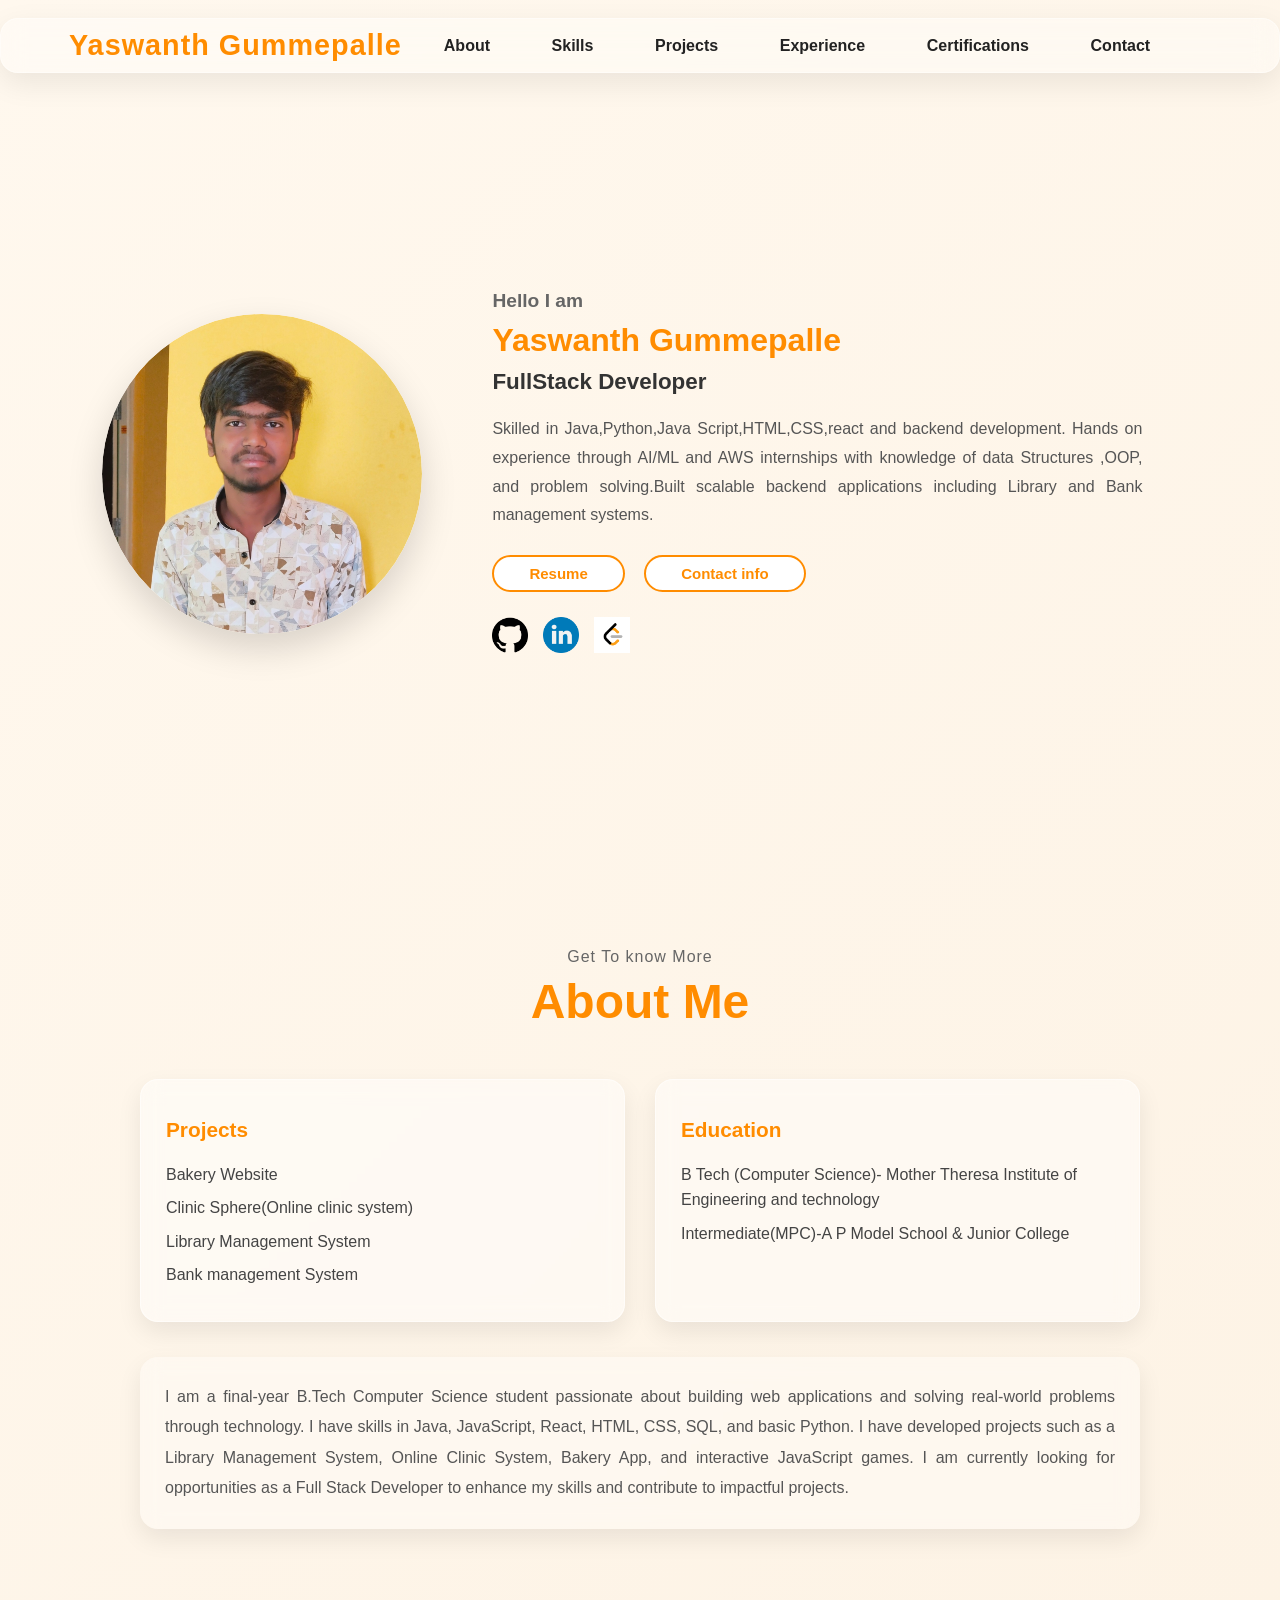
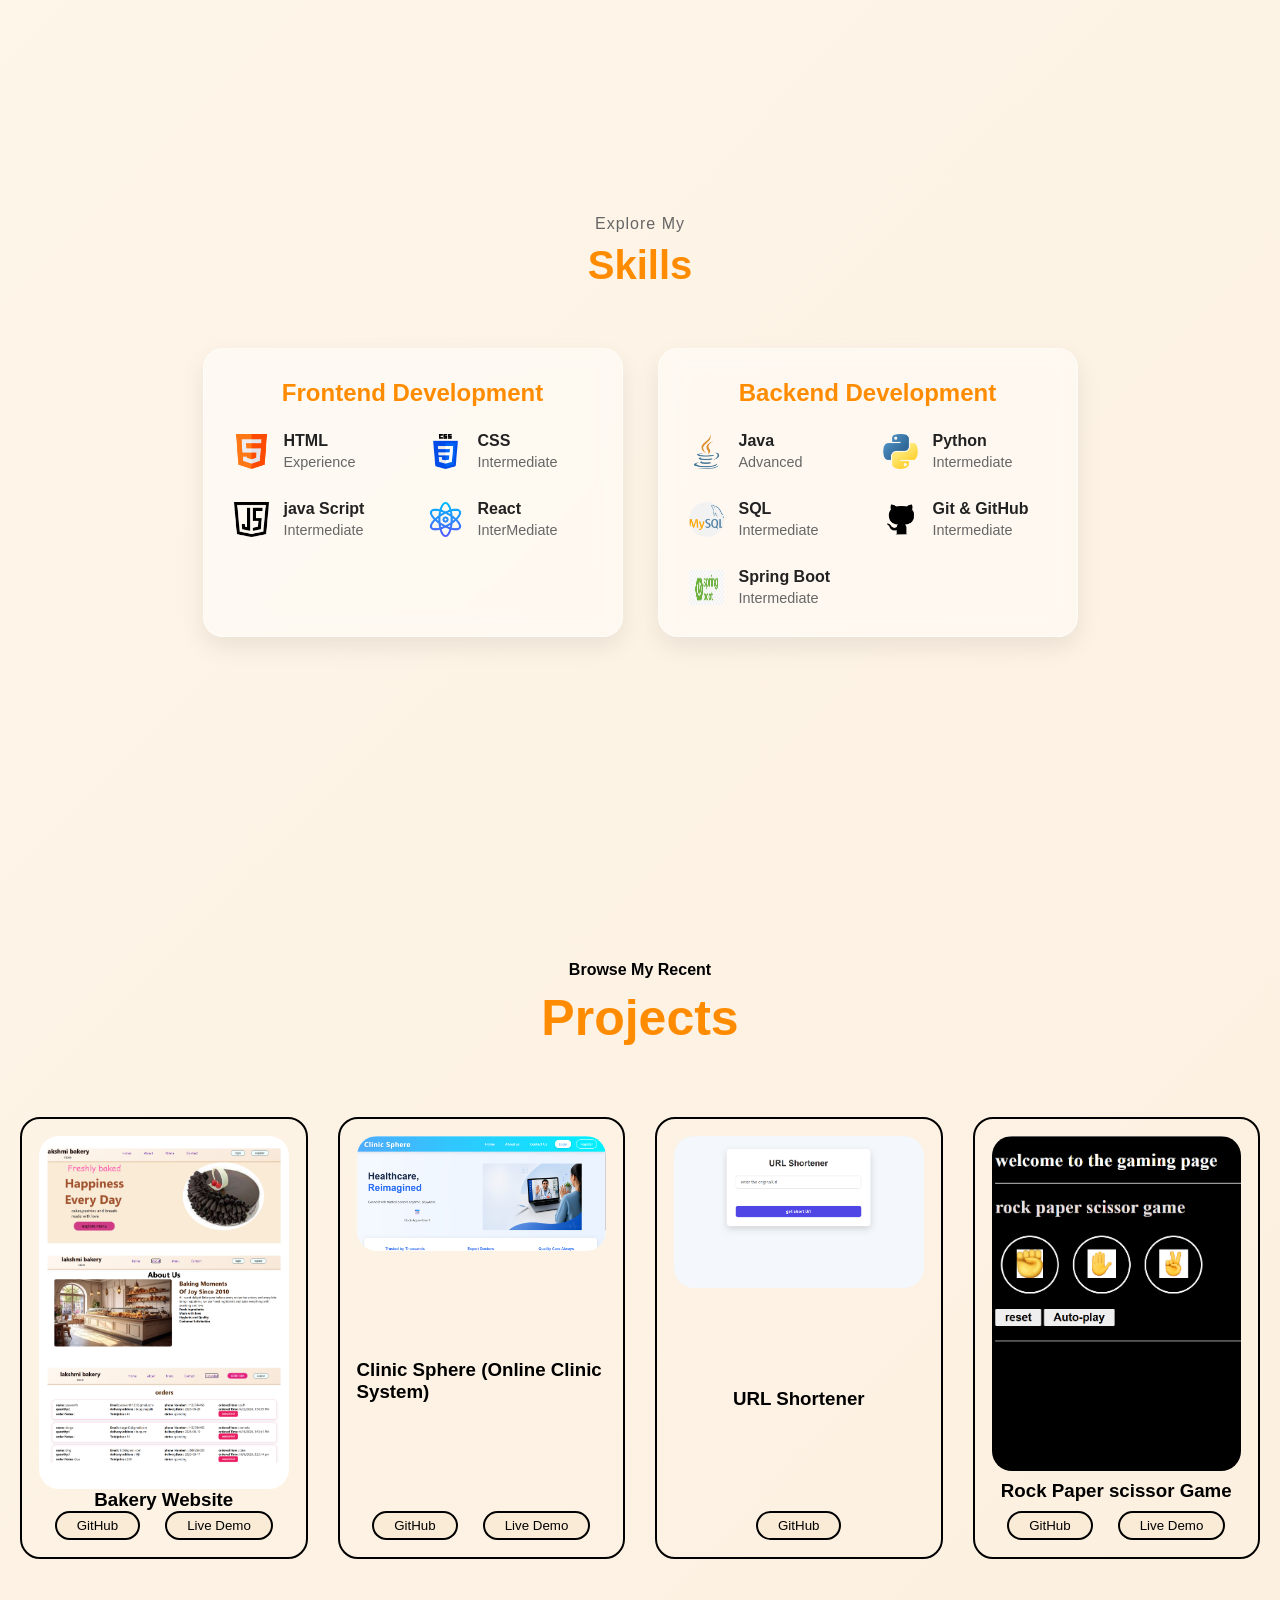
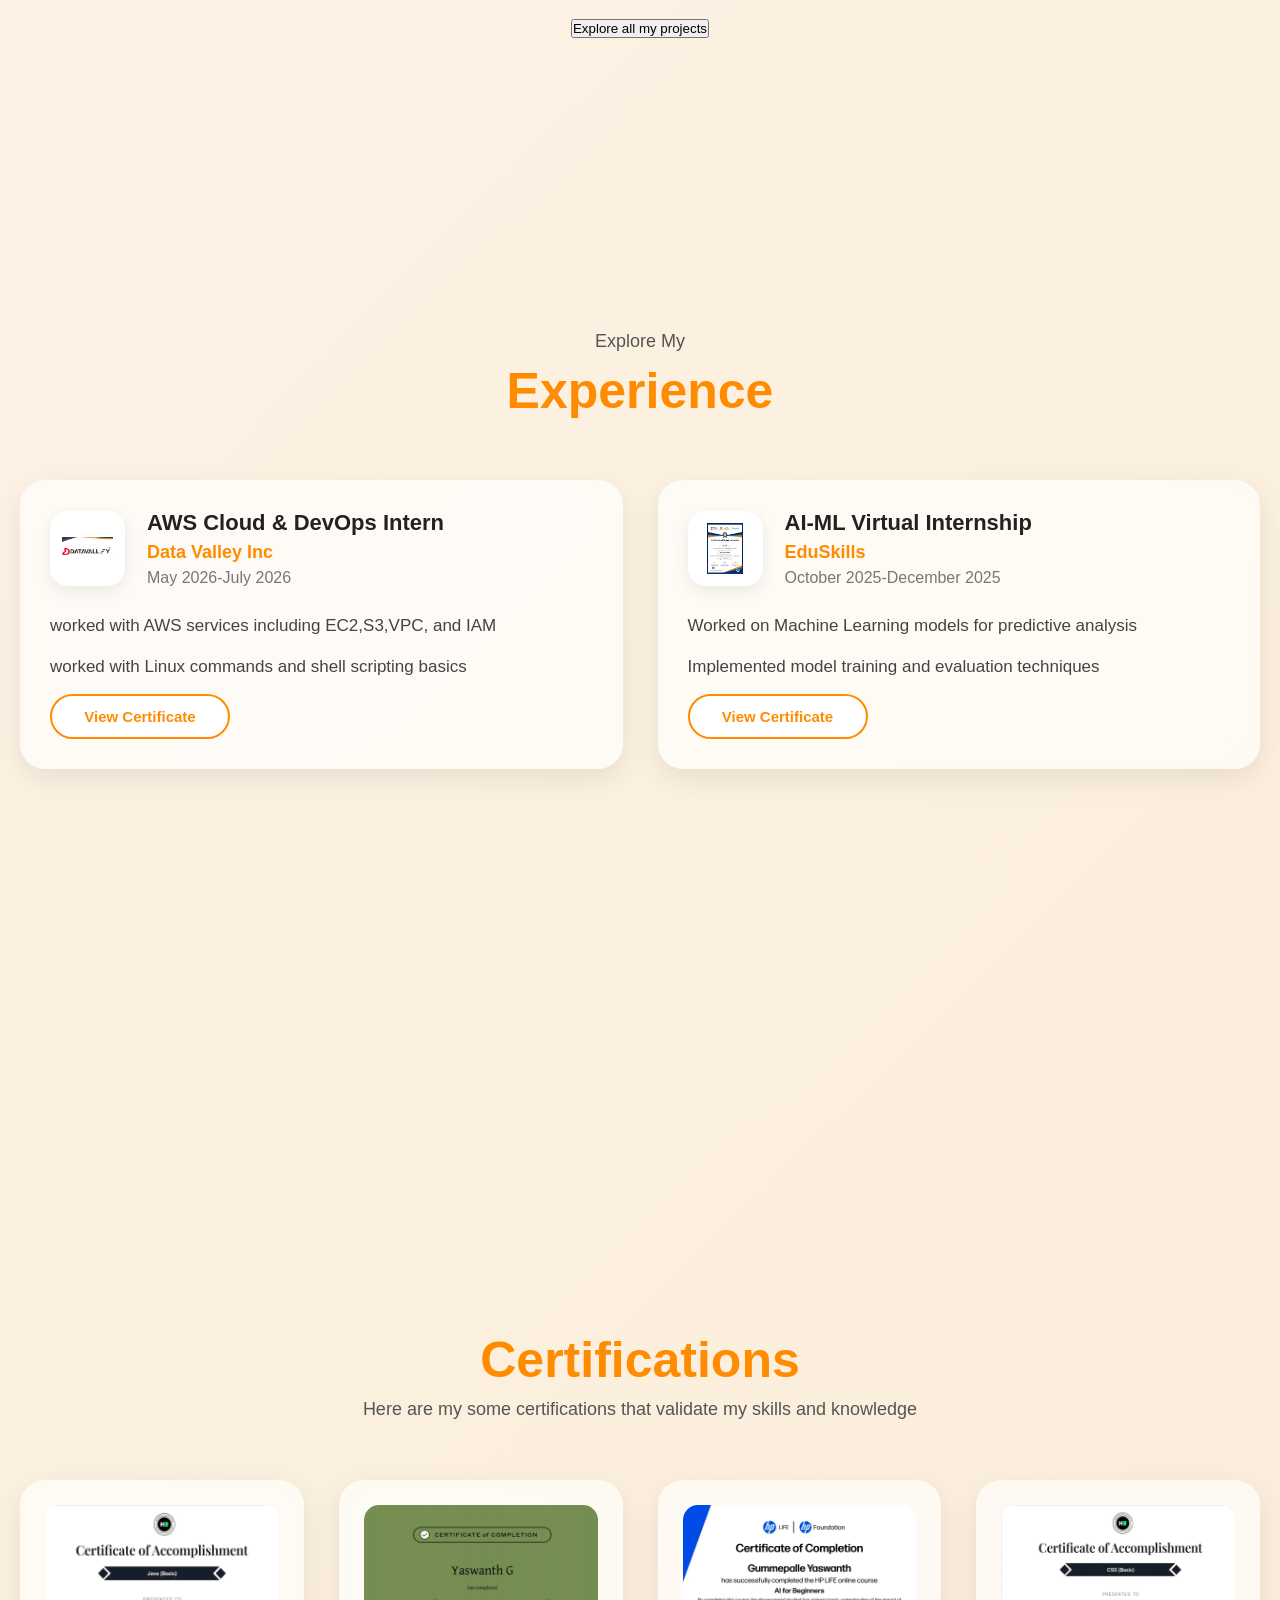
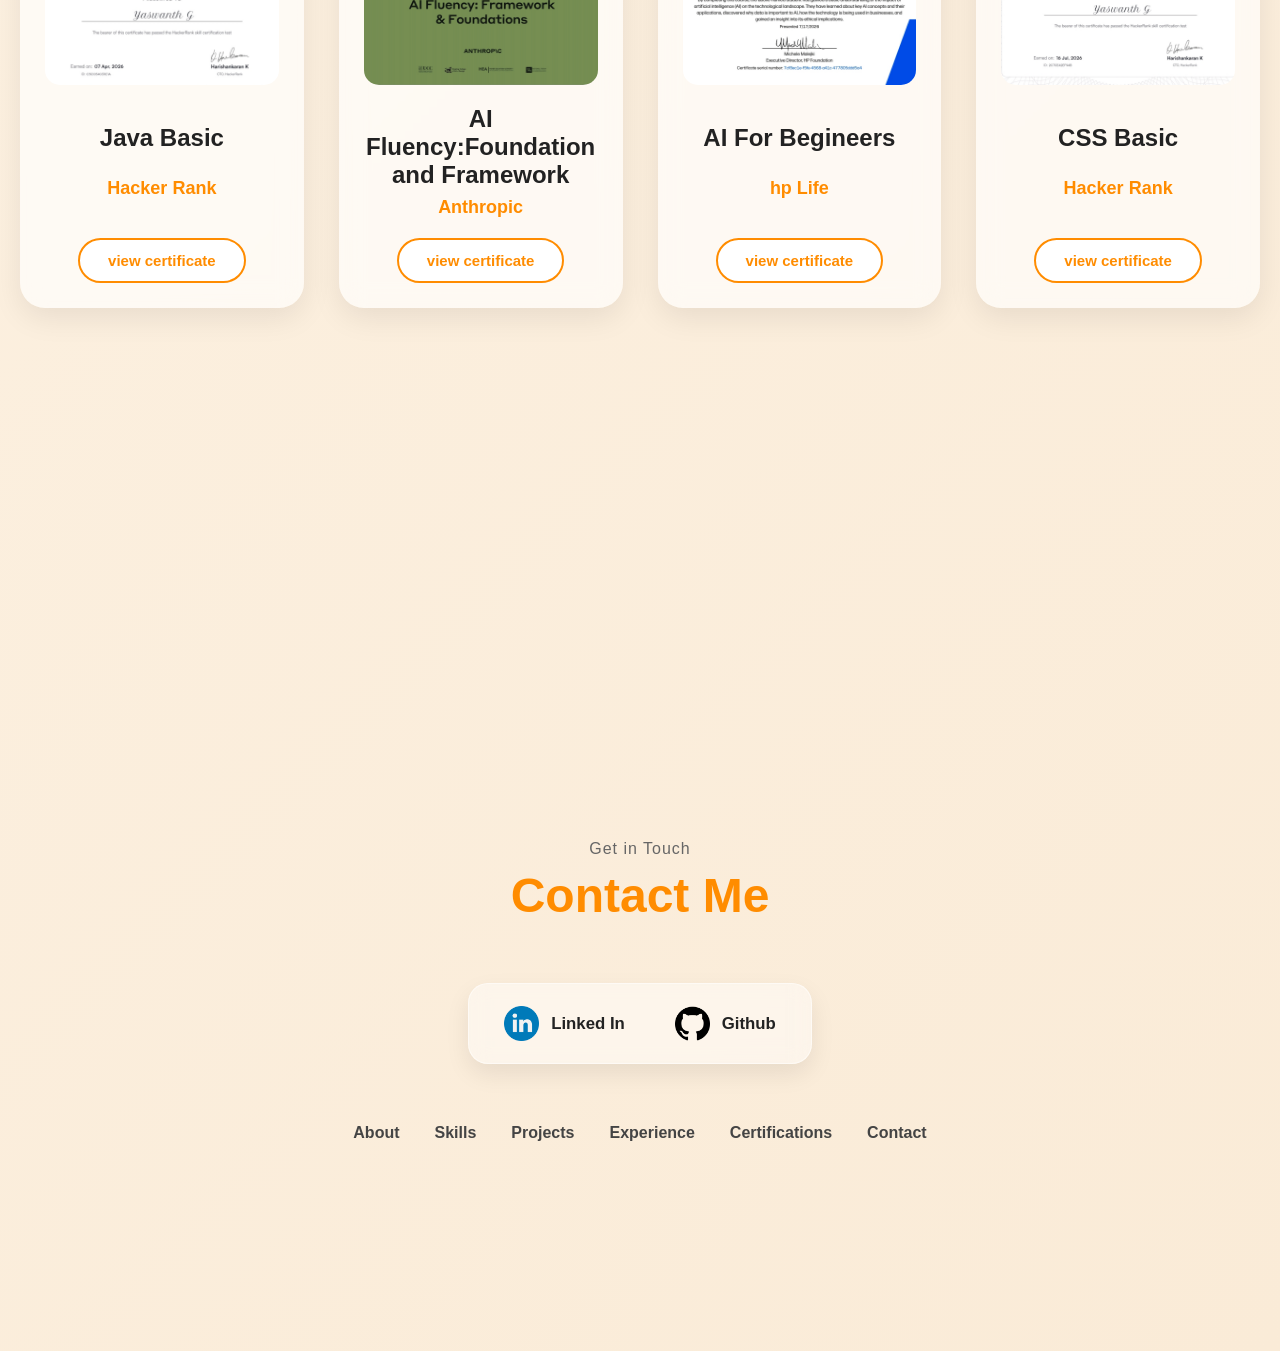
==== commit 4512cd39: "changed experience section name to skills and added experinece and certifications sections and updat" ====
--- a/index.html
+++ b/index.html
@@ -8,8 +8,10 @@
     <link rel="stylesheet" href="section1Home.css">
     <link rel="stylesheet" href="About.css">
     <link rel="stylesheet" href="Projects.css">
+    <link rel="stylesheet" href="Skills.css">
+    <link rel="stylesheet" href="Contact.css">
     <link rel="stylesheet" href="Experience.css">
-    <link rel="stylesheet" href="Contact.css">
+    <link rel="stylesheet" href="Certifications.css">
    <link rel="stylesheet" href="https://cdnjs.cloudflare.com/ajax/libs/font-awesome/6.5.1/css/all.min.css"/>
 </head>
 <body>
@@ -19,8 +21,10 @@
         
         <ol class="nav-sec-2">
             <li><a href="#About">About</a></li>
+            <li><a href="#Skills">Skills</a></li>
+            <li><a href="#Projects">Projects</a></li>
             <li><a href="#Experience">Experience</a></li>
-            <li><a href="#Projects">Projects</a></li>
+            <li><a href="#Certifications">Certifications</a></li>
             <li><a href="#Contact">Contact</a></li>
         </ol>
     </nav>
@@ -30,8 +34,10 @@
         <div class="bar"><i class="fa-solid fa-bars"></i></div>
         <ol class="nav-sec-2">
             <li><a href="#About">About</a></li>
+            <li><a href="#Skills">Skills</a></li>
+            <li><a href="#Projects">Projects</a></li>
             <li><a href="#Experience">Experience</a></li>
-            <li><a href="#Projects">Projects</a></li>
+            <li><a href="#Certifications">Certifications</a></li>
             <li><a href="#Contact">Contact</a></li>
         </ol>
     </nav>
@@ -47,11 +53,13 @@
                 ,OOP, and problem solving.Built scalable backend applications including Library 
                 and Bank management systems. </p>
             <span>
-            <a href="resume/Black and White Simple Resume 3.pdf"><button id="btn">Resume</button></a>
+            <a href="resume/Main resume 2.pdf"><button id="btn">Resume</button></a>
            <button id="c-btn"> <a href="#Contact" style="text-decoration: none;">Contact info</a></button>
             </span><br>
-            <span class="span-img"><a href="https://github.com/Yaswanthgummepalli"><img src="images/github.png" alt="" href="https://github.com/Yaswanthgummepalli"></a>
+            <span class="span-img">
+                <a href="https://github.com/Yaswanthgummepalli"><img src="images/github.png" alt="" href="https://github.com/Yaswanthgummepalli"></a>
                 <a href="https://www.linkedin.com/in/yaswanth-gummepalle"><img src="images/linkedin.png" alt=""></a>
+                <a href="https://leetcode.com/u/Yaswanthgummepalle/"><img src="logos/leetcode2.jpeg" alt=""></a>
                
             </span>   
         </div>
@@ -90,11 +98,11 @@
 
         </div>
     </div>
-    <!-- section3/experience -->
-     <section class="sec-3" id="Experience">
+    <!-- section3/Skills -->
+     <section class="sec-3" id="Skills">
         <div class="sec-3-1">
             <span>Explore My</span>
-            <h1>Experience</h1>
+            <h1>Skills</h1>
         </div>
         <div class="sec-3-2">
             <div class="box-2">
@@ -226,31 +234,117 @@
           
         </div>
           <div class="explore-projects">
-                <a href="/AllProjects.html"><button>Explore all my projects</button></a>
+                <a href="./AllProjects.html"><button>Explore all my projects</button></a>
 
             </div>
     </section>
-    <!-- section 5 contacts -->
-     <section class="sec-5" id="Contact">
-        <div class=sec-5-1>
+
+    <!-- section-5 Experience -->
+     <section class="sec-5" id="Experience">
+        <div class="sec-5-1">
+            <p>Explore My</p>
+            <h1>Experience</h1>
+        </div>
+        <div class="sec-5-2">
+            <div class="sec-5-2-card">
+                <div class="sec-5-2-card-1">
+                    <img src="/images/Screenshot 2026-08-02 213418.png" alt="">
+                    <div>
+                        <h2>AWS Cloud & DevOps Intern</h2>
+                        <h3>Data Valley Inc</h3>
+                        <h5>May 2026-July 2026</h5>
+                    </div>
+                   
+
+                </div >
+                <div class="sec-5-2-card-2">
+                    <p>worked with AWS services including EC2,S3,VPC, and IAM</p>
+                    <p>worked with Linux commands and shell scripting basics</p>
+                    <a href="/images/WhatsApp Image 2026-08-02 at 9.29.27 PM.jpeg"><button>View Certificate</button></a>
+                </div>
+            </div>
+            <div class="sec-5-2-card">
+                <div class="sec-5-2-card-1">
+                    <img src="images/WhatsApp Image 2026-08-03 at 9.46.42 PM.jpeg" alt="">
+                    <div>
+                        <h2>AI-ML Virtual Internship</h2>
+                        <h3>EduSkills</h3>
+                        <h5>October 2025-December 2025</h5>
+                    </div>
+                   
+
+                </div >
+                <div class="sec-5-2-card-2">
+                    <p>Worked on Machine Learning models for predictive analysis</p>
+                    <p>Implemented model training and evaluation techniques</p>
+                    <a href="images/WhatsApp Image 2026-08-03 at 9.46.42 PM.jpeg"><button>View Certificate</button></a>
+                </div>
+            </div>
+            
+        </div>
+     </section>
+     <!-- section-6 certifications -->
+      <section class="sec-6" id="Certifications">
+            <div class="sec-6-1">
+                <h1>Certifications</h1>
+                <p>Here are my some certifications that validate my skills and knowledge</p>
+
+            </div>
+            <div class="sec-6-2">
+                <div class="sec-6-card">
+                    <img src="/images/WhatsApp Image 2026-08-03 at 9.19.18 PM.jpeg" alt="">
+                    <h2>Java Basic</h2>
+                    <h4>Hacker Rank</h4>
+                    <a href="/images/WhatsApp Image 2026-08-03 at 9.19.18 PM.jpeg"><button>view certificate</button></a>
+
+                </div>
+                <div class="sec-6-card">
+                    <img src="images/WhatsApp Image 2026-08-03 at 9.19.16 PM.jpeg" alt="">
+                    <h2>AI Fluency:Foundation and Framework</h2>
+                    <h4>Anthropic</h4>
+                    <a href="images/WhatsApp Image 2026-08-03 at 9.19.16 PM.jpeg"><button>view certificate</button></a>
+
+                </div>
+                <div class="sec-6-card">
+                    <img src="images/WhatsApp Image 2026-08-03 at 9.19.19 PM.jpeg" alt="">
+                    <h2>AI For Begineers</h2>
+                    <h4>hp Life</h4>
+                    <a href="images/WhatsApp Image 2026-08-03 at 9.19.19 PM.jpeg"><button>view certificate</button></a>
+
+                </div>
+                 <div class="sec-6-card">
+                    <img src="images/WhatsApp Image 2026-08-03 at 9.19.17 PM.jpeg" alt="">
+                    <h2>CSS Basic</h2>
+                    <h4>Hacker Rank</h4>
+                    <a href="images/WhatsApp Image 2026-08-03 at 9.19.17 PM.jpeg"><button>view certificate</button></a>
+
+                </div>
+            </div>
+      </section>
+
+    <!-- section 7 contacts -->
+     <section class="sec-7" id="Contact">
+        <div class=sec-7-1>
             <p>Get in Touch</p>
             <h1>Contact Me</h1>
         </div>
-        <div class="sec-5-2">
-          <div class="sec-5-2-1">
+        <div class="sec-7-2">
+          <div class="sec-7-2-1">
             <img src="images/linkedin.png" alt="">
             <a href="https://www.linkedin.com/in/yaswanth-gummepalle">Linked In</a>
           </div>
-          <div class="sec-5-2-1">
+          <div class="sec-7-2-1">
             <img src="images/github.png" alt="">
             <a href="https://github.com/Yaswanthgummepalli">Github</a>
           </div>
         </div>
-        <div class="sec-5-3">
+        <div class="sec-7-3">
             <ol class="nav-sec-2">
             <li><a href="#About">About</a></li>
+            <li><a href="#Skills">Skills</a></li>
+            <li><a href="#Projects">Projects</a></li>
             <li><a href="#Experience">Experience</a></li>
-            <li><a href="#Projects">Projects</a></li>
+            <li><a href="#Certifications">Certifications</a></li>
             <li><a href="#Contact">Contact</a></li>
         </ol>
         </div>
--- a/Skills.css
+++ b/Skills.css
@@ -0,0 +1,144 @@
+.sec-3{
+    display:flex;
+    flex-direction:column;
+    align-items:center;
+    justify-content:center;
+    min-height:90vh;
+    padding:70px 4%;
+    gap:60px;
+}
+
+.sec-3-1{
+    display:flex;
+    flex-direction:column;
+    align-items:center;
+}
+
+.sec-3-1 span{
+    font-size:1rem;
+    color:#666;
+    letter-spacing:1px;
+}
+
+.sec-3-1 h1{
+    margin-top:10px;
+    font-size:2.5rem;
+    color:#ff8c00;
+}
+
+.sec-3-2{
+    width:100%;
+    display:flex;
+    justify-content:center;
+    gap:35px;
+    flex-wrap:wrap;
+}
+
+.box-2{
+    width:420px;
+    padding:30px;
+    background:rgba(255,255,255,.45);
+    backdrop-filter:blur(10px);
+    border:1px solid rgba(255,255,255,.5);
+    border-radius:20px;
+    box-shadow:0 10px 25px rgba(0,0,0,.08);
+    transition:.3s ease;
+}
+
+.box-2:hover{
+    transform:translateY(-8px);
+    box-shadow:0 20px 40px rgba(0,0,0,.15);
+}
+
+.box-2-1{
+    text-align:center;
+    font-size:1.5rem;
+    font-weight:700;
+    color:#ff8c00;
+    margin-bottom:25px;
+}
+
+.skills{
+    display:grid;
+    grid-template-columns:repeat(2,1fr);
+    gap:30px;
+}
+
+.skills-1{
+    display:flex;
+    align-items:center;
+    gap:15px;
+}
+
+.skills-1 img{
+    width:35px;
+    height:35px;
+    transition:.3s;
+}
+
+.skills-1:hover img{
+    transform:scale(1.1);
+}
+
+.skills-1-1{
+    display:flex;
+    flex-direction:column;
+    gap:4px;
+}
+
+.skills-1-1 span:first-child{
+    font-size:1rem;
+    font-weight:700;
+    color:#222;
+}
+
+.skills-1-1 span:last-child{
+    font-size:.9rem;
+    color:#666;
+}
+
+
+
+@media(max-width:1024px){
+
+    .sec-3{
+        padding:60px 5%;
+    }
+
+    .box-2{
+        width:380px;
+    }
+}
+
+
+@media(max-width:767px){
+
+    .sec-3{
+        padding:40px 20px;
+        gap:40px;
+    }
+
+    .sec-3-1 h1{
+        font-size:2.2rem;
+    }
+
+    .sec-3-2{
+        flex-direction:column;
+        align-items:center;
+    }
+
+    .box-2{
+        width:100%;
+        max-width:350px;
+        padding:25px;
+    }
+
+    .skills{
+        grid-template-columns:repeat(2,1fr);
+        gap:20px;
+    }
+
+    .box-2-1{
+        font-size:1.3rem;
+    }
+}
--- a/Contact.css
+++ b/Contact.css
@@ -1,4 +1,4 @@
-.sec-5{
+.sec-7{
     min-height:80vh;
     display:flex;
     flex-direction:column;
@@ -8,25 +8,25 @@
     padding:70px 4%;
 }
 
-.sec-5-1{
+.sec-7-1{
     display:flex;
     flex-direction:column;
     align-items:center;
 }
 
-.sec-5-1 p{
+.sec-7-1 p{
     font-size:1rem;
     color:#666;
     letter-spacing:1px;
 }
 
-.sec-5-1 h1{
+.sec-7-1 h1{
     margin-top:10px;
     font-size:3rem;
     color:#ff8c00;
 }
 
-.sec-5-2{
+.sec-7-2{
     display:flex;
     justify-content:center;
     align-items:center;
@@ -40,27 +40,27 @@
     transition:.3s;
 }
 
-.sec-5-2:hover{
+.sec-7-2:hover{
     box-shadow:0 18px 35px rgba(0,0,0,.15);
 }
 
-.sec-5-2-1{
+.sec-7-2-1{
     display:flex;
     align-items:center;
     gap:12px;
 }
 
-.sec-5-2-1 img{
+.sec-7-2-1 img{
     width:35px;
     height:35px;
     transition:.3s;
 }
 
-.sec-5-2-1:hover img{
+.sec-7-2-1:hover img{
     transform:scale(1.15);
 }
 
-.sec-5-2-1 a{
+.sec-7-2-1 a{
     text-decoration:none;
     color:#222;
     font-size:1.05rem;
@@ -68,22 +68,22 @@
     transition:.3s;
 }
 
-.sec-5-2-1 a:hover{
+.sec-7-2-1 a:hover{
     color:#ff8c00;
 }
 
-.sec-5-3 .nav-sec-2{
+.sec-7-3 .nav-sec-2{
     display:flex;
     justify-content:center;
     gap:35px;
     padding:0;
 }
 
-.sec-5-3 .nav-sec-2 li{
+.sec-7-3 .nav-sec-2 li{
     list-style:none;
 }
 
-.sec-5-3 .nav-sec-2 a{
+.sec-7-3 .nav-sec-2 a{
     text-decoration:none;
     color:#444;
     font-size:1rem;
@@ -91,7 +91,7 @@
     transition:.3s;
 }
 
-.sec-5-3 .nav-sec-2 a:hover{
+.sec-7-3 .nav-sec-2 a:hover{
     color:#ff8c00;
 }
 
@@ -99,16 +99,16 @@
 
 @media(max-width:1024px){
 
-    .sec-5{
+    .sec-7{
         padding:60px 5%;
         min-height:70vh;
     }
 
-    .sec-5-1 h1{
+    .sec-7-1 h1{
         font-size:2.5rem;
     }
 
-    .sec-5-2{
+    .sec-7-2{
         gap:35px;
     }
 }
@@ -116,16 +116,16 @@
 
 @media(max-width:767px){
 
-    .sec-5{
+    .sec-7{
         padding:40px 20px;
         gap:40px;
     }
 
-    .sec-5-1 h1{
+    .sec-7-1 h1{
         font-size:2.2rem;
     }
 
-    .sec-5-2{
+    .sec-7-2{
         display:flex;
         flex-direction:row;
         align-items:center;
@@ -137,11 +137,11 @@
 
         margin:0 auto;
     }
-    .sec-5-3 .nav-sec-2{
+    .sec-7-3 .nav-sec-2{
         display:flex;
         justify-content:center;
         align-items:center;
-        flex-wrap:nowrap;   
+        flex-wrap:wrap;   
         gap:15px;
 
         width:100%;
@@ -149,11 +149,11 @@
         margin:0;
     }
 
-    .sec-5-3 .nav-sec-2 li{
+    .sec-7-3 .nav-sec-2 li{
         list-style:none;
     }
 
-    .sec-5-3 .nav-sec-2 a{
+    .sec-7-3 .nav-sec-2 a{
         font-size:13px;    
         font-weight:600;
     }
--- a/Experience.css
+++ b/Experience.css
@@ -1,144 +1,188 @@
-.sec-3{
+.sec-5{
+    min-height:100vh;
     display:flex;
     flex-direction:column;
     align-items:center;
-    justify-content:center;
-    min-height:90vh;
-    padding:70px 4%;
     gap:60px;
+    margin-top:100px;
+    padding:0 20px;
 }
 
-.sec-3-1{
+.sec-5-1{
     display:flex;
     flex-direction:column;
     align-items:center;
 }
 
-.sec-3-1 span{
-    font-size:1rem;
-    color:#666;
-    letter-spacing:1px;
+.sec-5-1 p{
+    font-size:18px;
+    color:#555;
 }
 
-.sec-3-1 h1{
+.sec-5-1 h1{
+    font-size:50px;
+    color:darkorange;
     margin-top:10px;
-    font-size:2.5rem;
-    color:#ff8c00;
 }
 
-.sec-3-2{
+.sec-5-2{
     width:100%;
-    display:flex;
-    justify-content:center;
+    max-width:1300px;
+
+    display:grid;
+    grid-template-columns:repeat(auto-fit,minmax(450px,1fr));
     gap:35px;
-    flex-wrap:wrap;
 }
 
-.box-2{
-    width:420px;
+.sec-5-2-card{
+    background:rgba(255,255,255,0.65);
+    backdrop-filter:blur(12px);
+
+    border-radius:25px;
     padding:30px;
-    background:rgba(255,255,255,.45);
-    backdrop-filter:blur(10px);
-    border:1px solid rgba(255,255,255,.5);
-    border-radius:20px;
-    box-shadow:0 10px 25px rgba(0,0,0,.08);
-    transition:.3s ease;
+
+    display:flex;
+    flex-direction:column;
+    gap:25px;
+
+    box-shadow:0 10px 30px rgba(0,0,0,0.08);
+    transition:.35s;
 }
 
-.box-2:hover{
+.sec-5-2-card:hover{
     transform:translateY(-8px);
-    box-shadow:0 20px 40px rgba(0,0,0,.15);
+    box-shadow:0 20px 45px rgba(0,0,0,0.15);
 }
 
-.box-2-1{
-    text-align:center;
-    font-size:1.5rem;
-    font-weight:700;
-    color:#ff8c00;
-    margin-bottom:25px;
+.sec-5-2-card-1{
+    display:flex;
+    align-items:center;
+    gap:22px;
 }
 
-.skills{
-    display:grid;
-    grid-template-columns:repeat(2,1fr);
-    gap:30px;
+.sec-5-2-card-1 img{
+    width:75px;
+    height:75px;
+    object-fit:contain;
+    background:white;
+    padding:12px;
+    border-radius:18px;
+    box-shadow:0 5px 15px rgba(0,0,0,.08);
 }
 
-.skills-1{
-    display:flex;
-    align-items:center;
-    gap:15px;
+.sec-5-2-card-1 h2{
+    font-size:22px;
+    color:#222;
+    margin-bottom:6px;
 }
 
-.skills-1 img{
-    width:35px;
-    height:35px;
+.sec-5-2-card-1 h3{
+    color:darkorange;
+    font-size:18px;
+    margin-bottom:6px;
+}
+
+.sec-5-2-card-1 h5{
+    color:#777;
+    font-size:16px;
+    font-weight:500;
+}
+
+.sec-5-2-card-2{
+    display:flex;
+    flex-direction:column;
+    gap:12px;
+}
+
+.sec-5-2-card-2 p{
+    font-size:17px;
+    color:#444;
+    line-height:1.7;
+}
+
+.sec-5-2-card-2 button{
+    width:180px;
+    padding:12px 22px;
+
+    border:2px solid darkorange;
+    border-radius:30px;
+
+    background:white;
+    color:darkorange;
+
+    font-size:15px;
+    font-weight:bold;
+
+    cursor:pointer;
     transition:.3s;
 }
 
-.skills-1:hover img{
-    transform:scale(1.1);
+.sec-5-2-card-2 button:hover{
+    background:darkorange;
+    color:white;
 }
-
-.skills-1-1{
-    display:flex;
-    flex-direction:column;
-    gap:4px;
-}
-
-.skills-1-1 span:first-child{
-    font-size:1rem;
-    font-weight:700;
-    color:#222;
-}
-
-.skills-1-1 span:last-child{
-    font-size:.9rem;
-    color:#666;
-}
-
-
 
 @media(max-width:1024px){
 
-    .sec-3{
-        padding:60px 5%;
+    .sec-5{
+        margin-top:70px;
     }
 
-    .box-2{
-        width:380px;
+    .sec-5-2{
+        grid-template-columns:1fr;
+        max-width:700px;
+    }
+
+    .sec-5-1 h1{
+        font-size:42px;
+    }
+
+    .sec-5-2-card-1 h2{
+        font-size:24px;
     }
 }
 
-
 @media(max-width:767px){
 
-    .sec-3{
-        padding:40px 20px;
-        gap:40px;
+    .sec-5{
+        margin-top:50px;
     }
 
-    .sec-3-1 h1{
-        font-size:2.2rem;
+    .sec-5-1 h1{
+        font-size:35px;
     }
 
-    .sec-3-2{
-        flex-direction:column;
-        align-items:center;
+    .sec-5-1 p{
+        font-size:15px;
     }
 
-    .box-2{
-        width:100%;
-        max-width:350px;
-        padding:25px;
+    .sec-5-2-card{
+        padding:22px;
     }
 
-    .skills{
-        grid-template-columns:repeat(2,1fr);
-        gap:20px;
+    .sec-5-2-card-1{
+        flex-direction:column;
+        text-align:center;
     }
 
-    .box-2-1{
-        font-size:1.3rem;
+    .sec-5-2-card-1 img{
+        width:70px;
+        height:70px;
+    }
+
+    .sec-5-2-card-1 h2{
+        font-size:22px;
+    }
+
+    .sec-5-2-card-1 h3{
+        font-size:18px;
+    }
+
+    .sec-5-2-card-2 p{
+        font-size:15px;
+    }
+
+    .sec-5-2-card-2 button{
+        width:100%;
     }
 }
--- a/Certifications.css
+++ b/Certifications.css
@@ -0,0 +1,166 @@
+
+.sec-6{
+    min-height:100vh;
+    display:flex;
+    flex-direction:column;
+    align-items:center;
+    gap:60px;
+    margin-top:100px;
+    padding:0 20px;
+}
+
+.sec-6-1{
+    display:flex;
+    flex-direction:column;
+    align-items:center;
+    text-align:center;
+}
+
+.sec-6-1 h1{
+    font-size:50px;
+    color:darkorange;
+    margin-bottom:10px;
+}
+
+.sec-6-1 p{
+    font-size:18px;
+    color:#555;
+    max-width:700px;
+}
+
+.sec-6-2{
+    width:100%;
+    max-width:1300px;
+
+    display:grid;
+    grid-template-columns:repeat(auto-fit,minmax(260px,1fr));
+    gap:35px;
+}
+
+.sec-6-card{
+    background:rgba(255,255,255,0.65);
+    backdrop-filter:blur(12px);
+
+    border-radius:25px;
+    padding:25px;
+
+    display:flex;
+    flex-direction:column;
+    align-items:center;
+    justify-content:space-between;
+    text-align:center;
+
+    box-shadow:0 10px 30px rgba(0,0,0,.08);
+    transition:.35s;
+}
+
+.sec-6-card:hover{
+    transform:translateY(-8px);
+    box-shadow:0 18px 40px rgba(0,0,0,.15);
+}
+
+.sec-6-card img{
+    width:100%;
+    height:180px;
+    object-fit:cover;
+    border-radius:15px;
+    margin-bottom:20px;
+}
+
+.sec-6-card h2{
+    font-size:24px;
+    color:#222;
+    margin-bottom:8px;
+}
+
+.sec-6-card h4{
+    font-size:18px;
+    color:darkorange;
+    margin-bottom:20px;
+}
+
+.sec-6-card button{
+    padding:12px 28px;
+    font-size:15px;
+    font-weight:600;
+
+    border:2px solid darkorange;
+    border-radius:30px;
+
+    background:white;
+    color:darkorange;
+
+    cursor:pointer;
+    transition:.3s;
+}
+
+.sec-6-card button:hover{
+    background:darkorange;
+    color:white;
+}
+
+
+
+@media(max-width:1024px){
+
+    .sec-6{
+        margin-top:70px;
+    }
+
+    .sec-6-1 h1{
+        font-size:42px;
+    }
+
+    .sec-6-1 p{
+        font-size:17px;
+    }
+
+    .sec-6-2{
+        grid-template-columns:repeat(auto-fit,minmax(300px,1fr));
+    }
+
+}
+
+
+
+@media(max-width:767px){
+
+    .sec-6{
+        margin-top:50px;
+    }
+
+    .sec-6-1 h1{
+        font-size:35px;
+    }
+
+    .sec-6-1 p{
+        font-size:15px;
+        width:90%;
+    }
+
+    .sec-6-2{
+        grid-template-columns:1fr;
+        max-width:340px;
+    }
+
+    .sec-6-card{
+        padding:20px;
+    }
+
+    .sec-6-card img{
+        height:170px;
+    }
+
+    .sec-6-card h2{
+        font-size:21px;
+    }
+
+    .sec-6-card h4{
+        font-size:16px;
+    }
+
+    .sec-6-card button{
+        width:100%;
+    }
+
+}
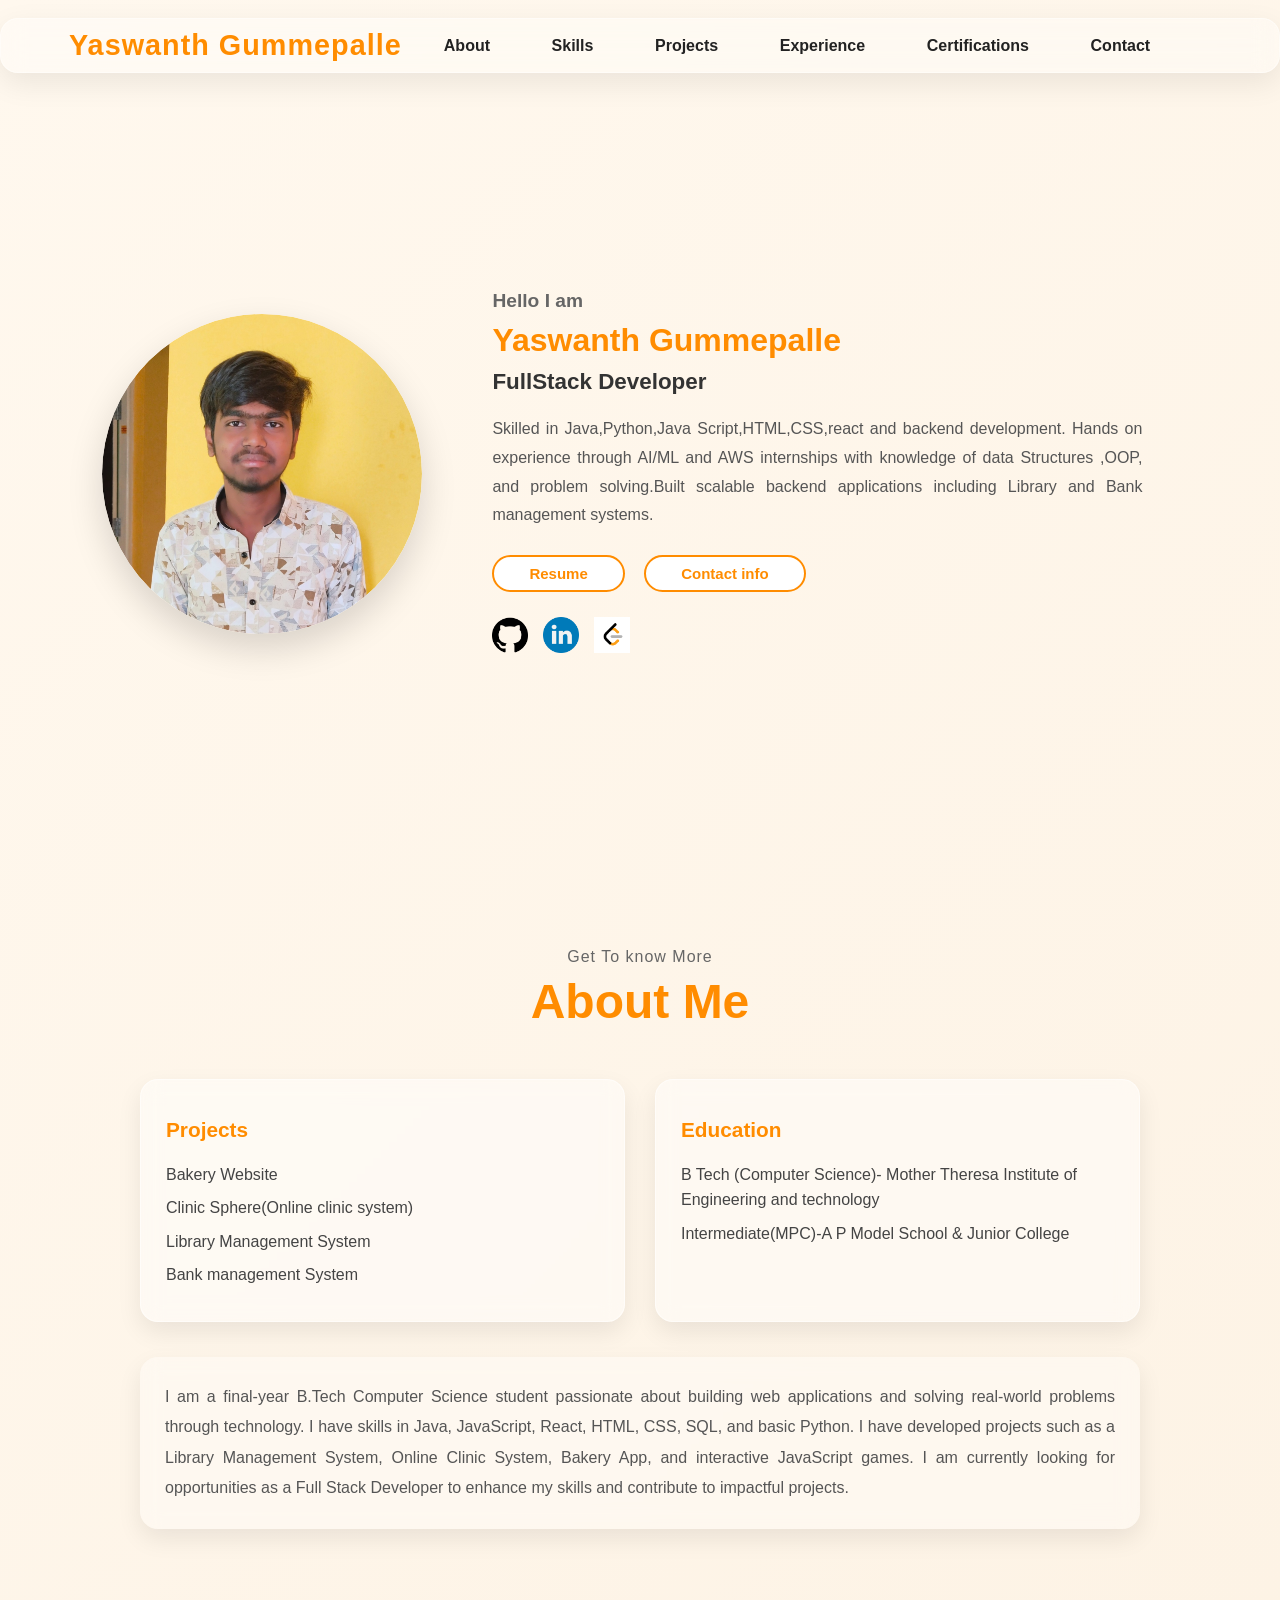
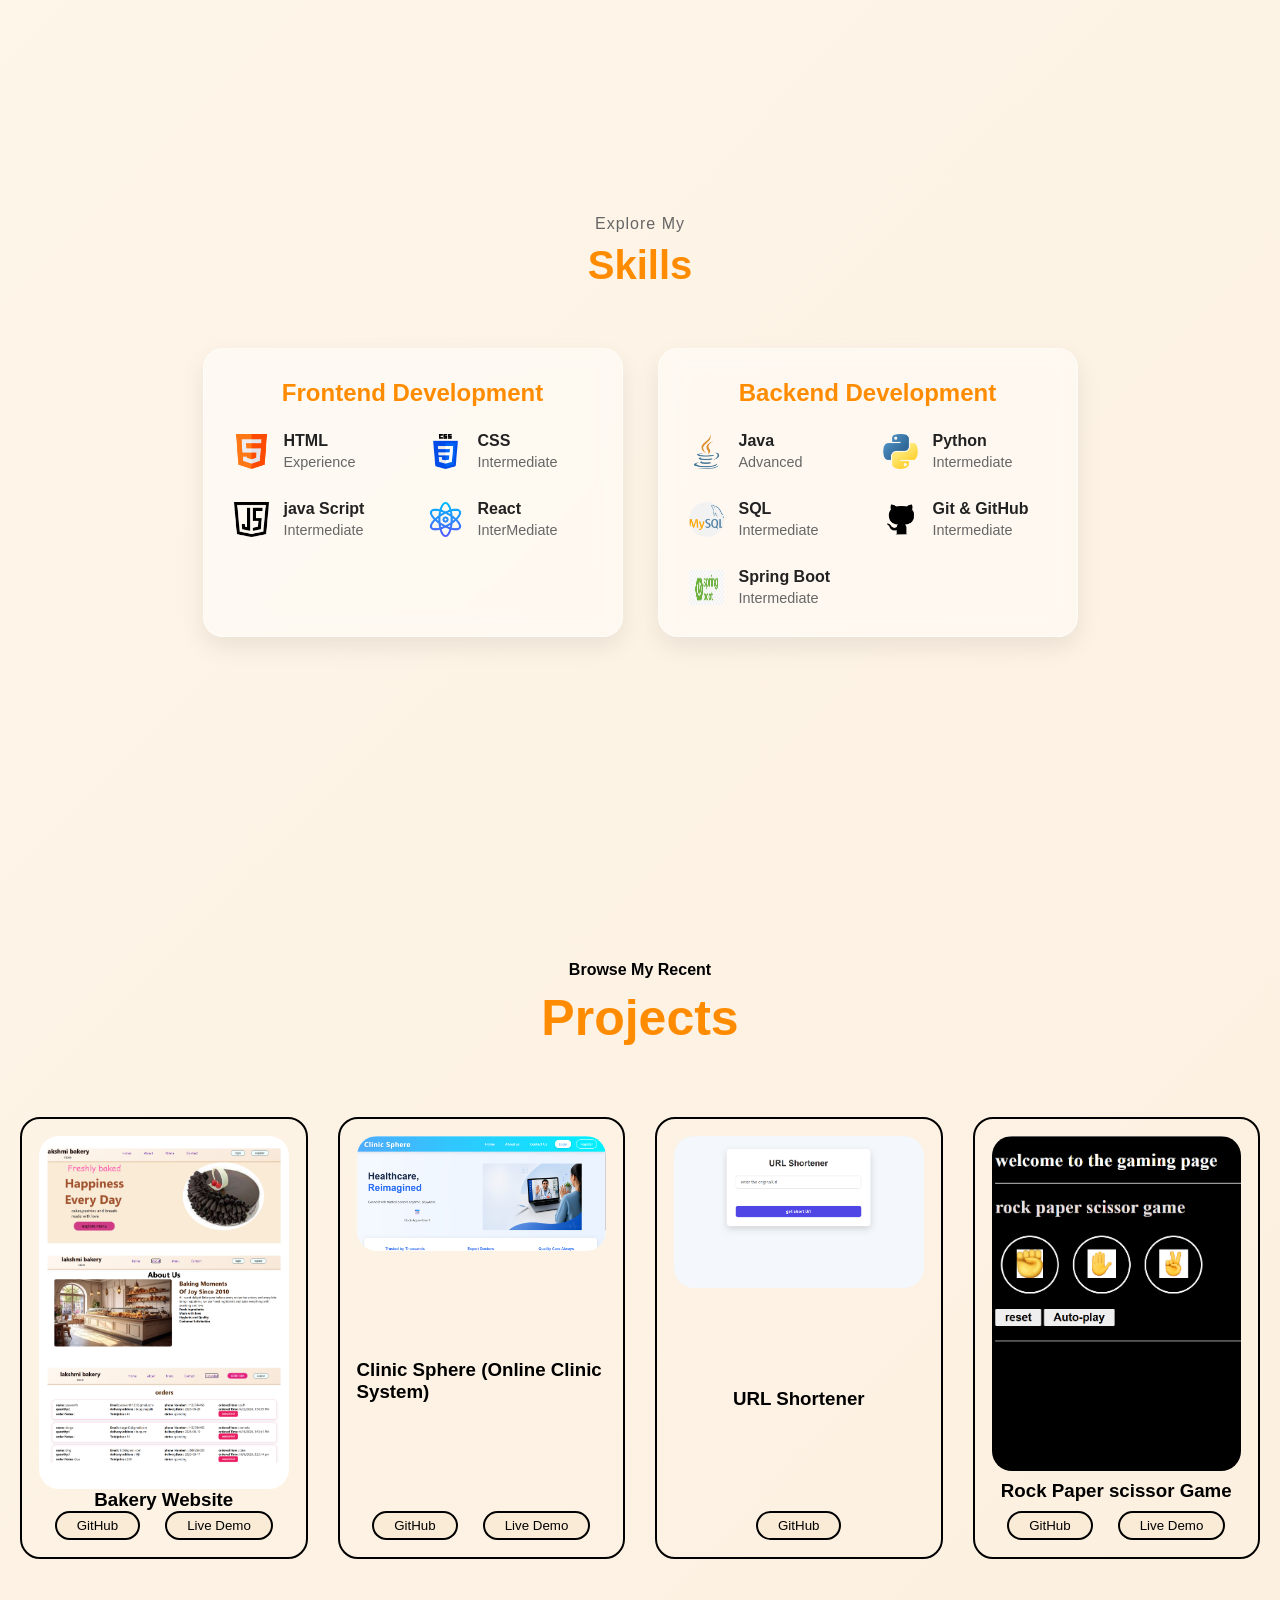
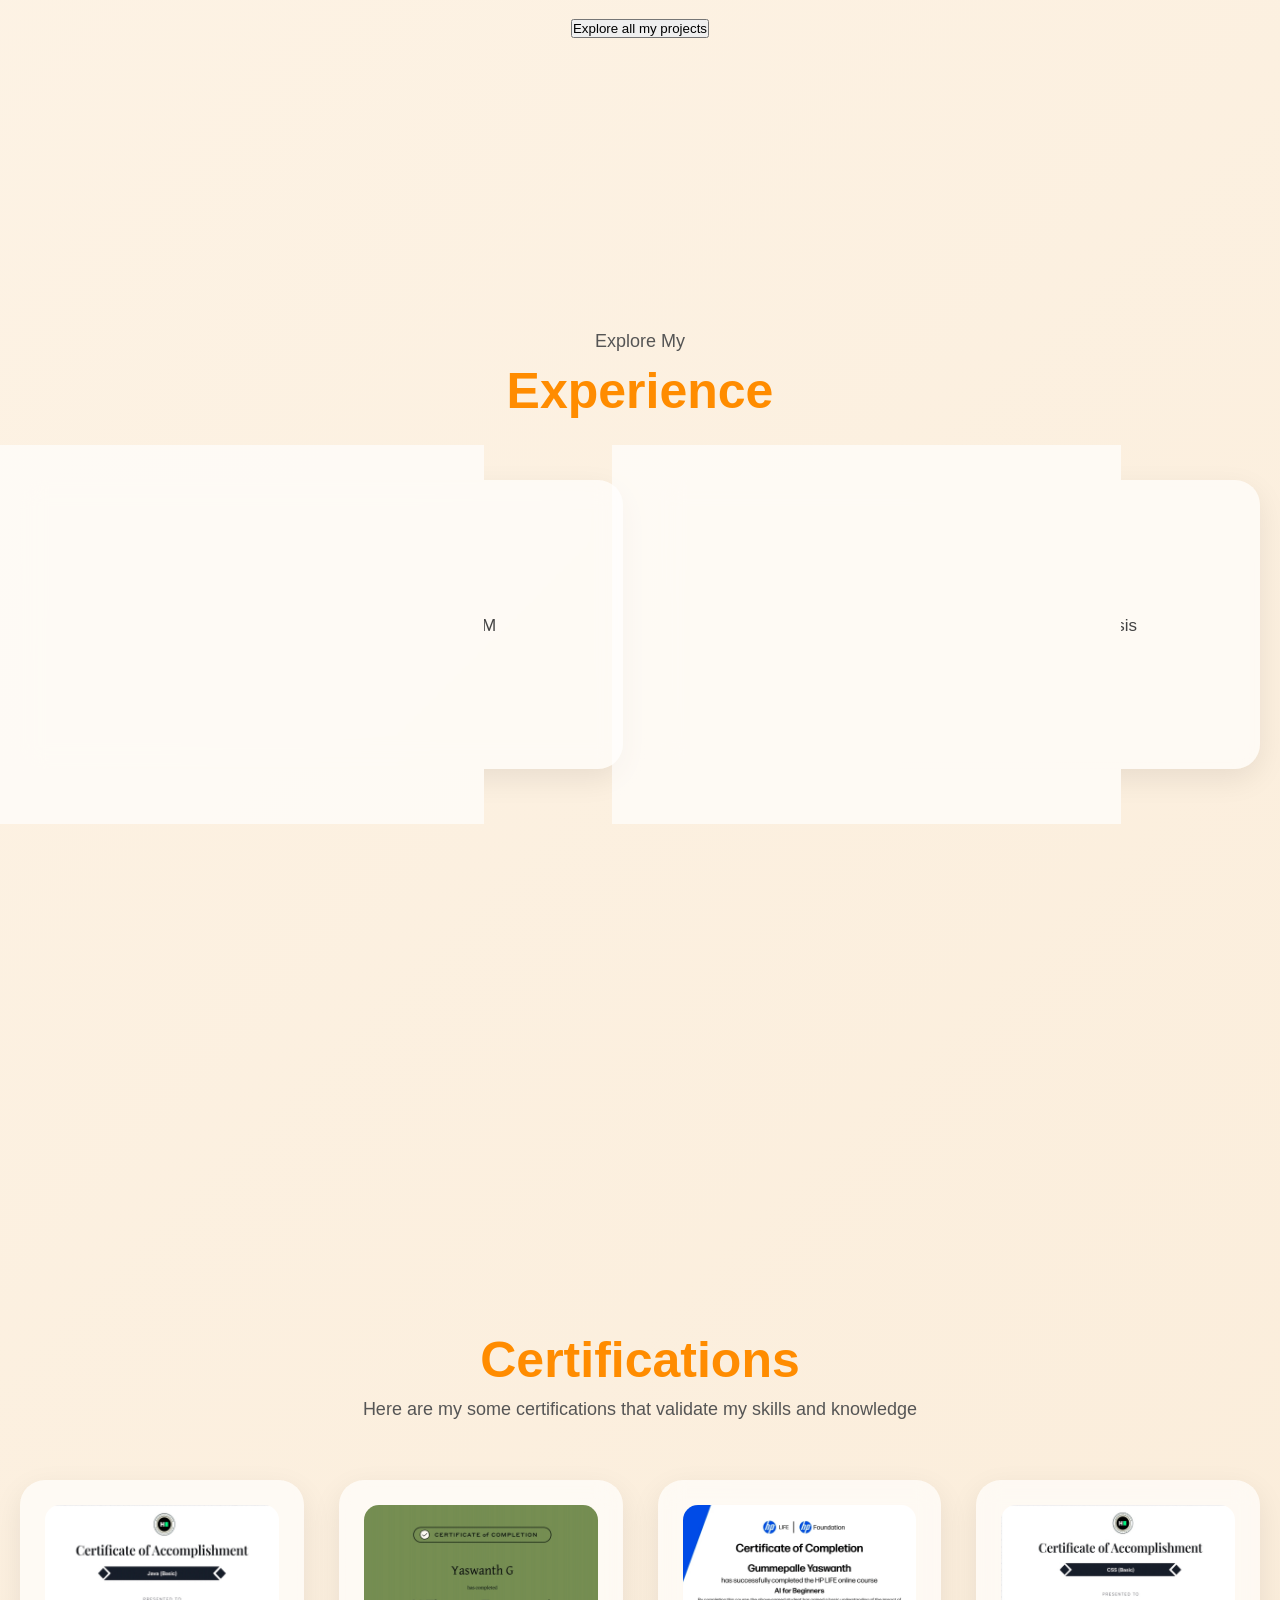
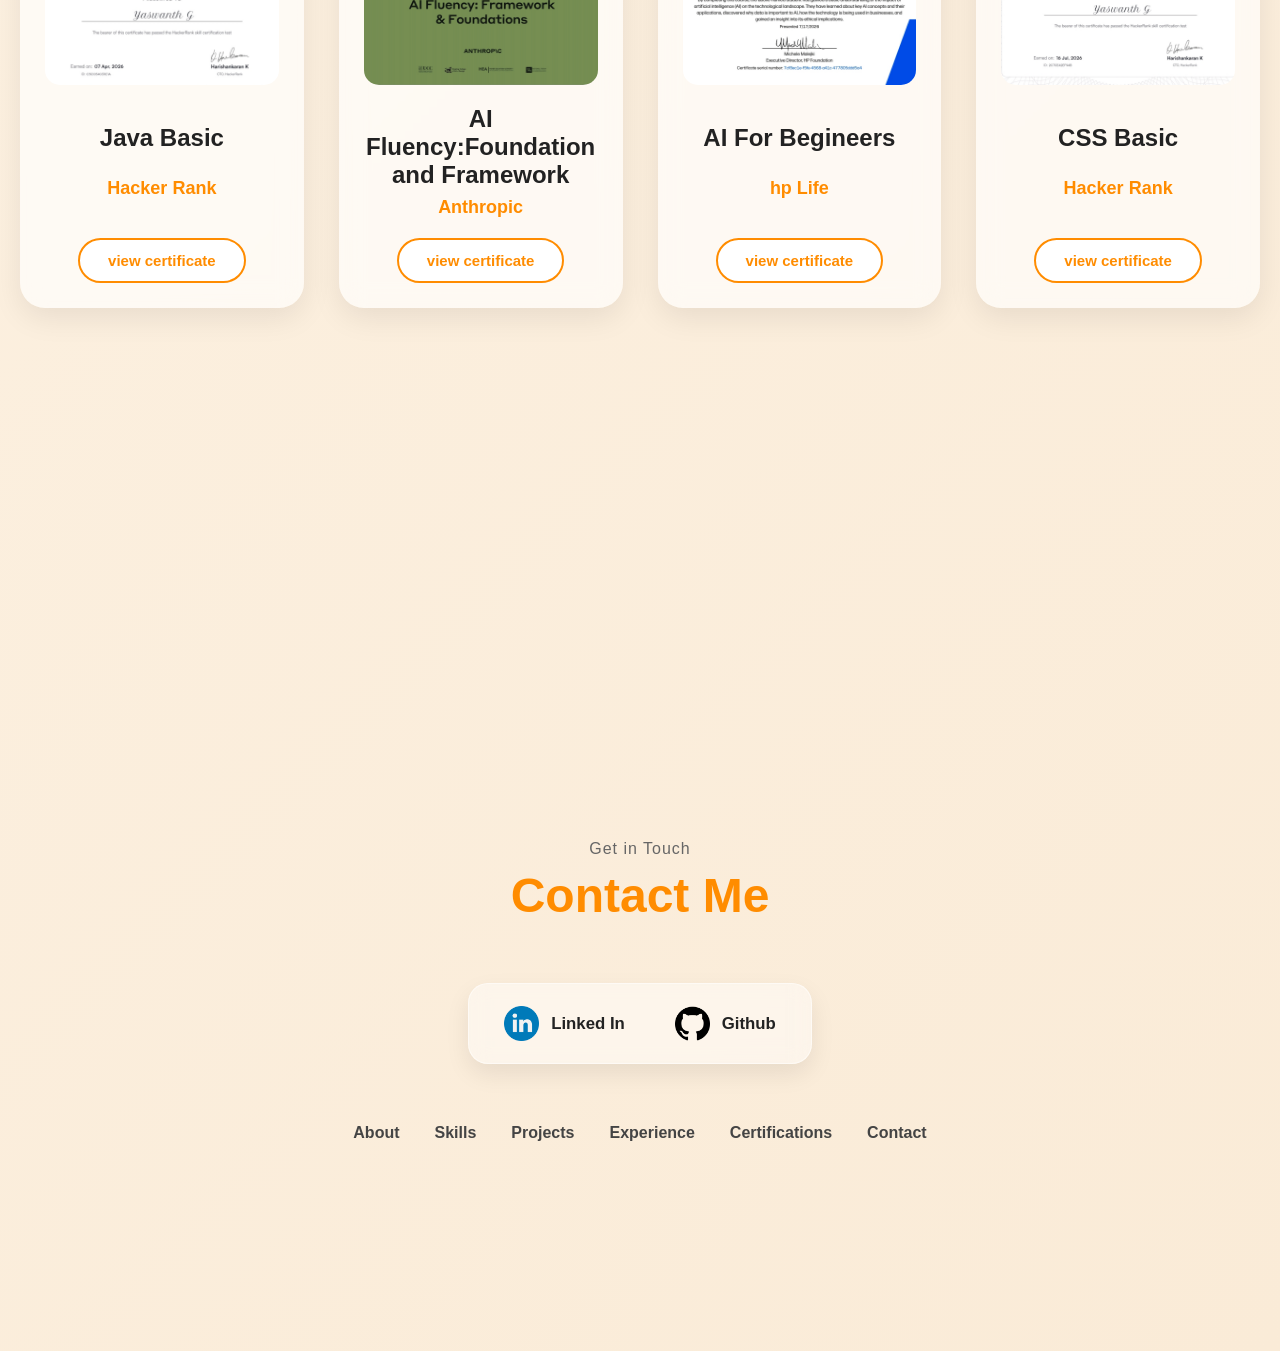
==== commit 1fd705fd: "rectified the certifications and experience image links" ====
--- a/index.html
+++ b/index.html
@@ -248,7 +248,7 @@
         <div class="sec-5-2">
             <div class="sec-5-2-card">
                 <div class="sec-5-2-card-1">
-                    <img src="/images/Screenshot 2026-08-02 213418.png" alt="">
+                    <img src="images/Screenshot 2026-08-02 213418.png" alt="">
                     <div>
                         <h2>AWS Cloud & DevOps Intern</h2>
                         <h3>Data Valley Inc</h3>
@@ -260,7 +260,7 @@
                 <div class="sec-5-2-card-2">
                     <p>worked with AWS services including EC2,S3,VPC, and IAM</p>
                     <p>worked with Linux commands and shell scripting basics</p>
-                    <a href="/images/WhatsApp Image 2026-08-02 at 9.29.27 PM.jpeg"><button>View Certificate</button></a>
+                    <a href="images/WhatsApp Image 2026-08-02 at 9.29.27 PM.jpeg"><button>View Certificate</button></a>
                 </div>
             </div>
             <div class="sec-5-2-card">
@@ -292,10 +292,10 @@
             </div>
             <div class="sec-6-2">
                 <div class="sec-6-card">
-                    <img src="/images/WhatsApp Image 2026-08-03 at 9.19.18 PM.jpeg" alt="">
+                    <img src="images/WhatsApp Image 2026-08-03 at 9.19.18 PM.jpeg" alt="">
                     <h2>Java Basic</h2>
                     <h4>Hacker Rank</h4>
-                    <a href="/images/WhatsApp Image 2026-08-03 at 9.19.18 PM.jpeg"><button>view certificate</button></a>
+                    <a href="images/WhatsApp Image 2026-08-03 at 9.19.18 PM.jpeg"><button>view certificate</button></a>
 
                 </div>
                 <div class="sec-6-card">
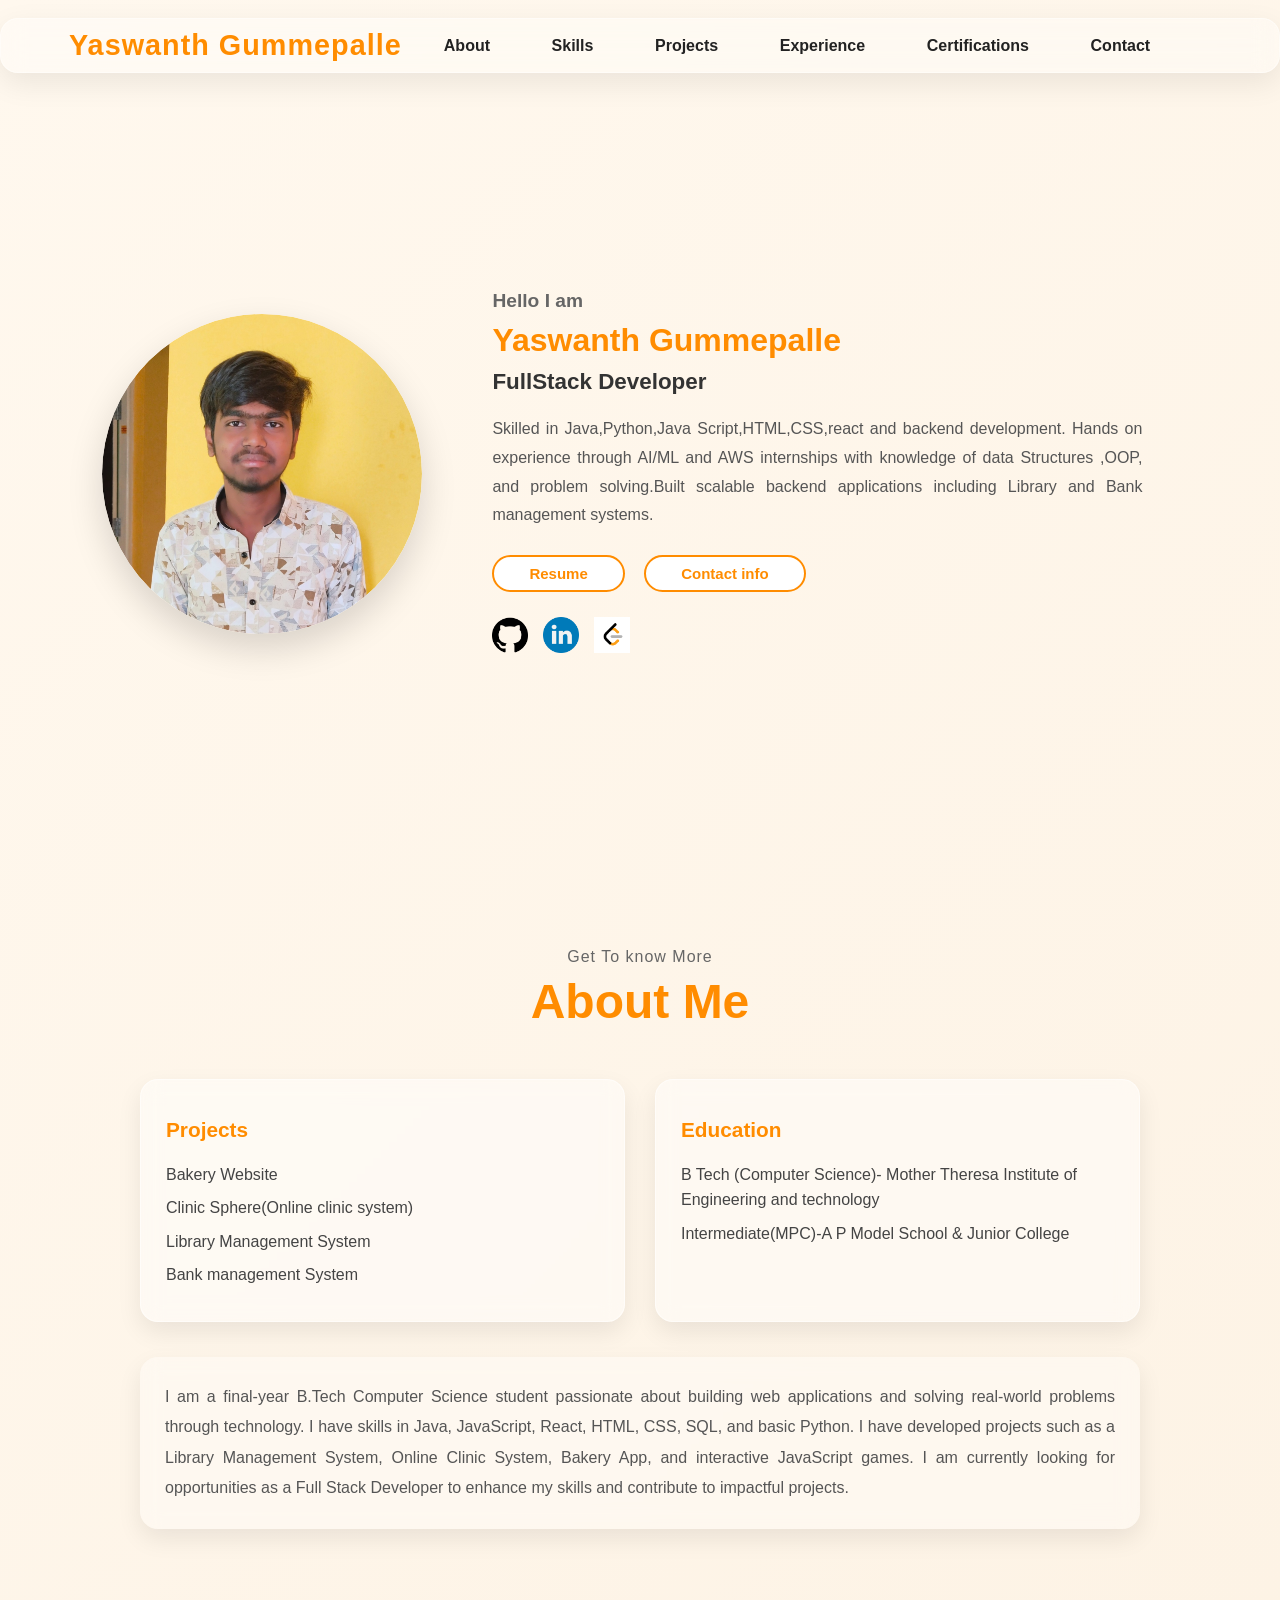
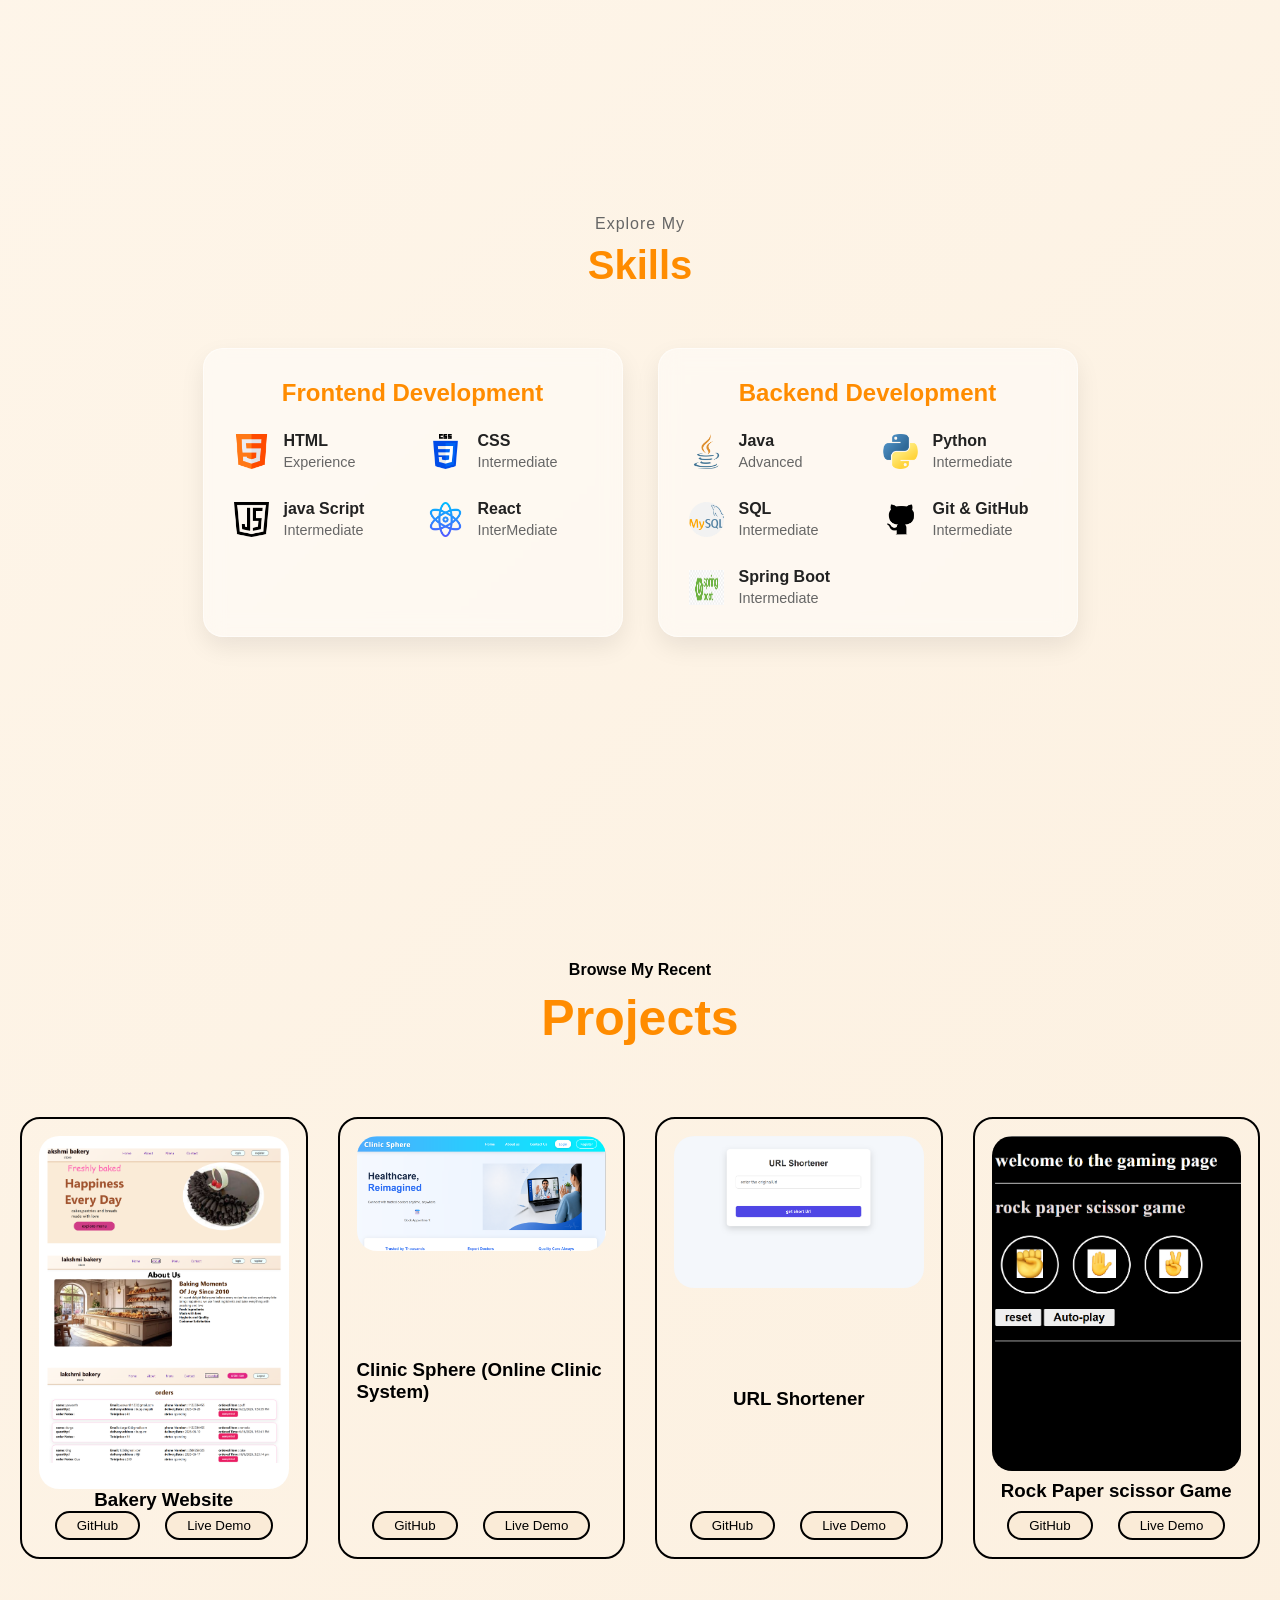
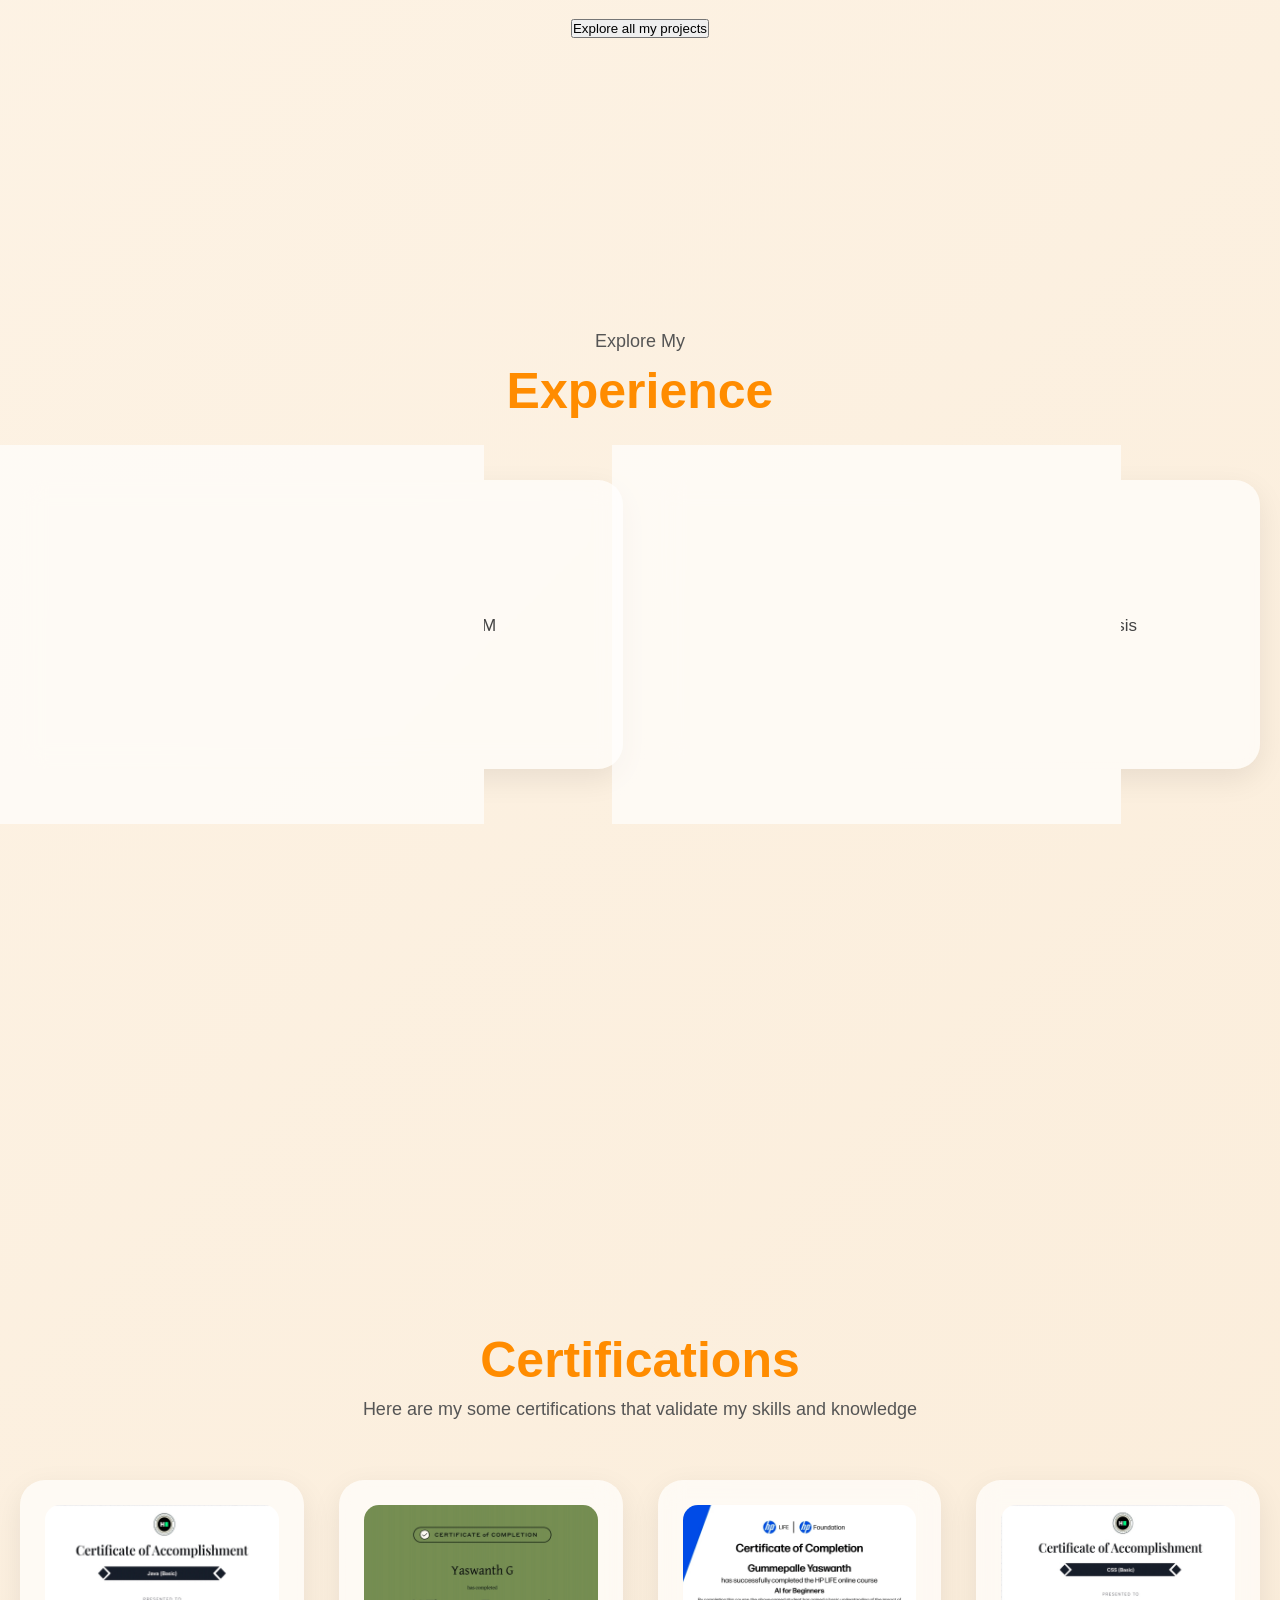
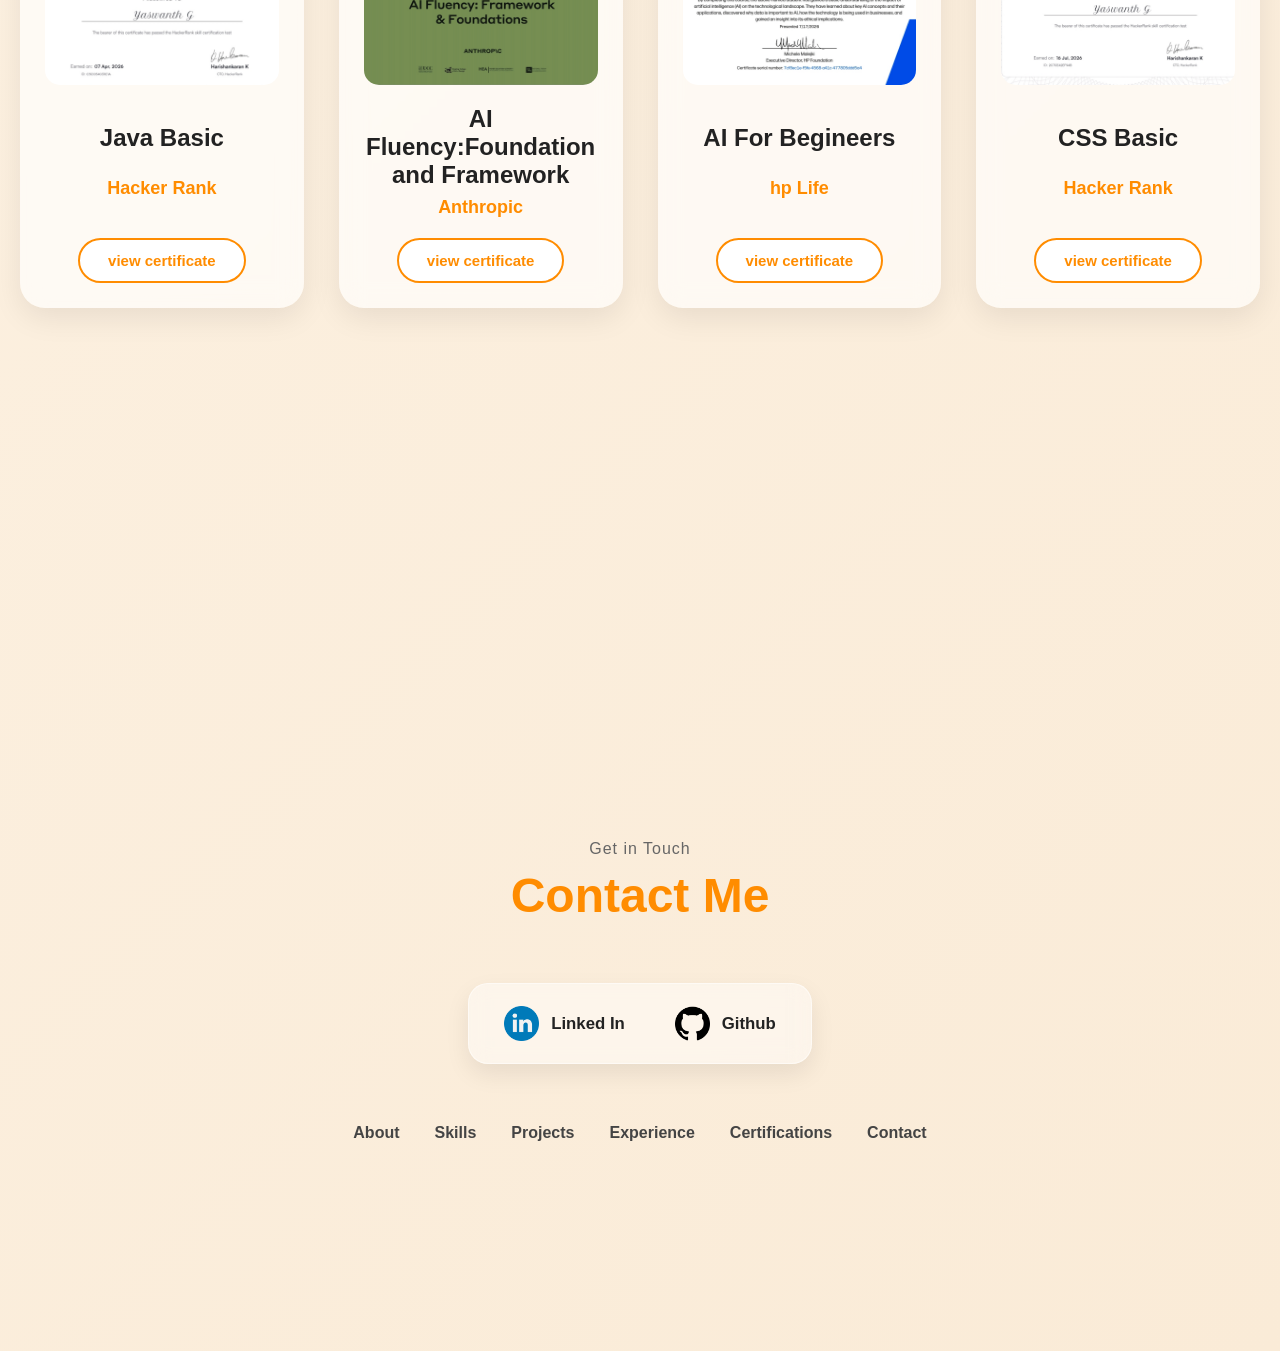
==== commit 06fd6f7b: "added the live demo for url shortener project" ====
--- a/index.html
+++ b/index.html
@@ -220,6 +220,7 @@
                 <h3>URL Shortener</h3>
                 <div class="btns">
                     <a href="https://github.com/Yaswanthgummepalli/URLShortenerFrontend"><button>GitHub</button></a>
+                     <a href="http://35.154.57.218/"><button>Live Demo</button></a>
                     
                 </div>
             </div>
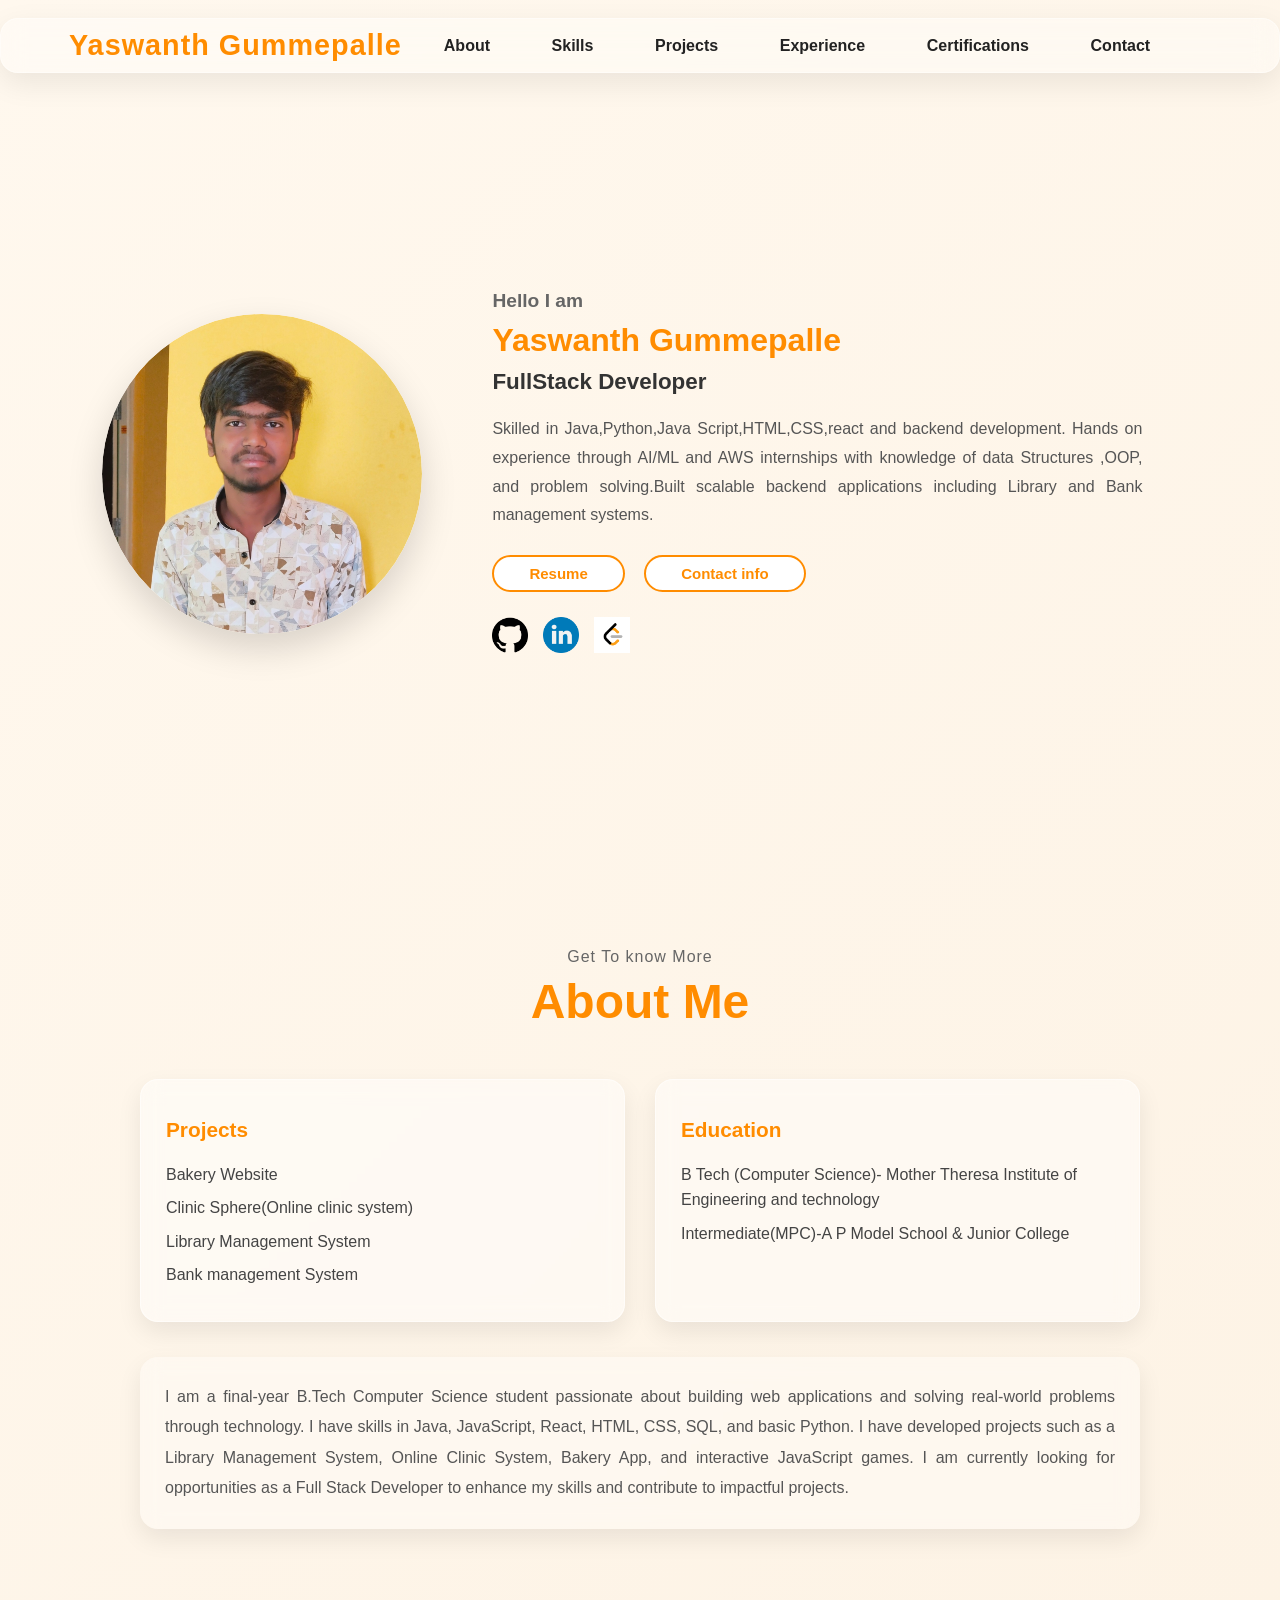
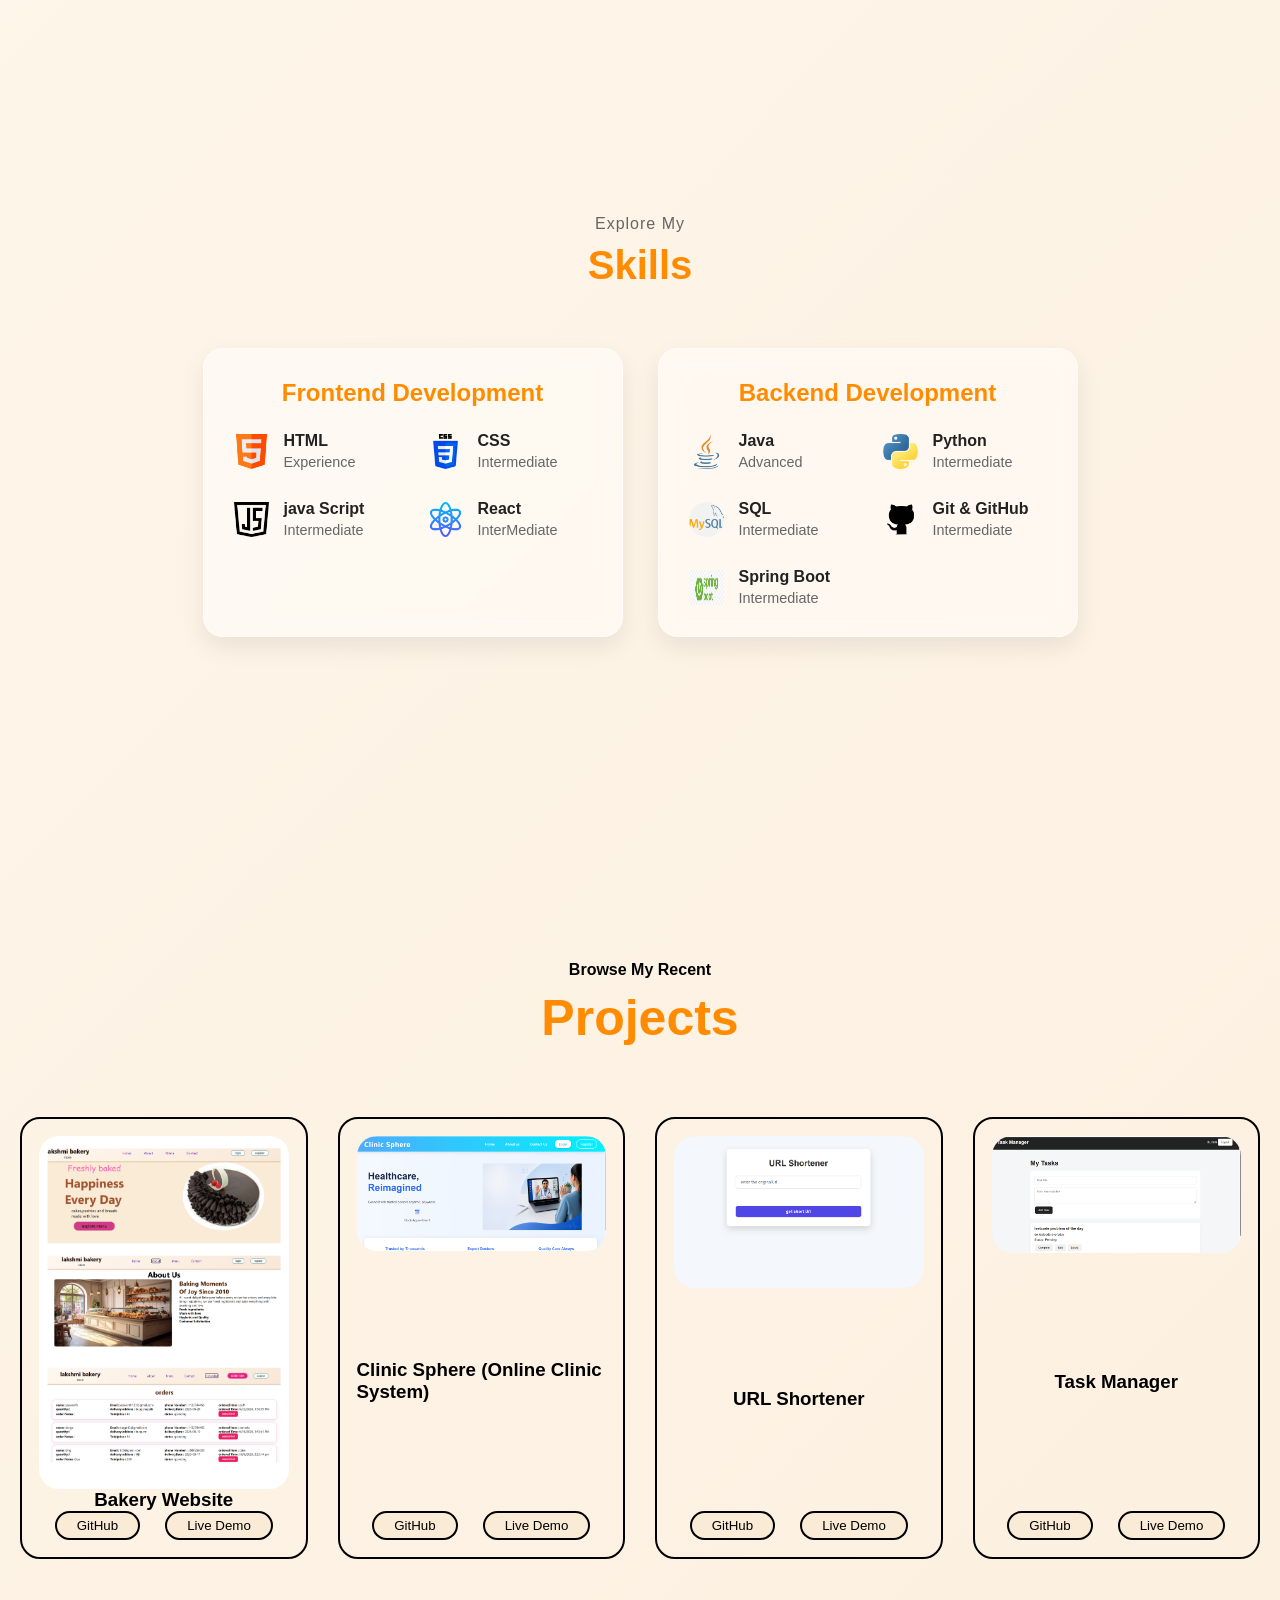
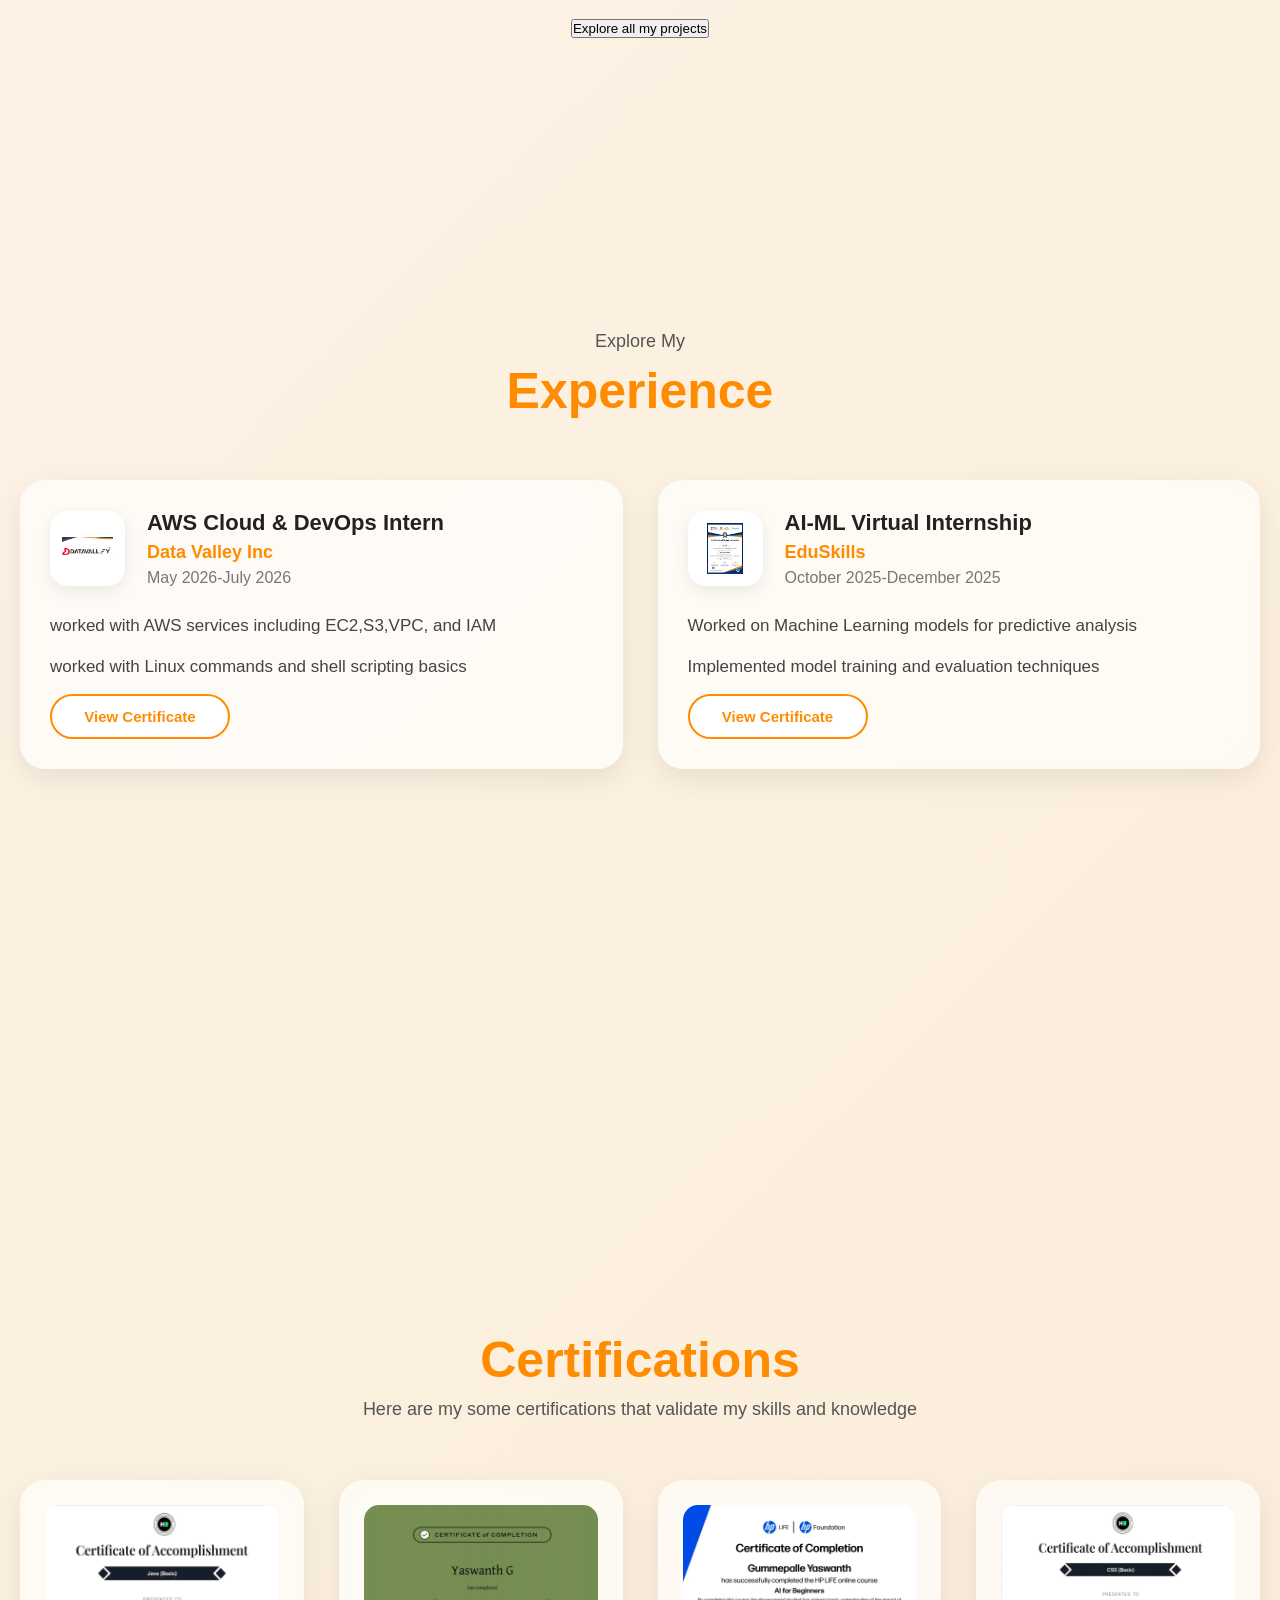
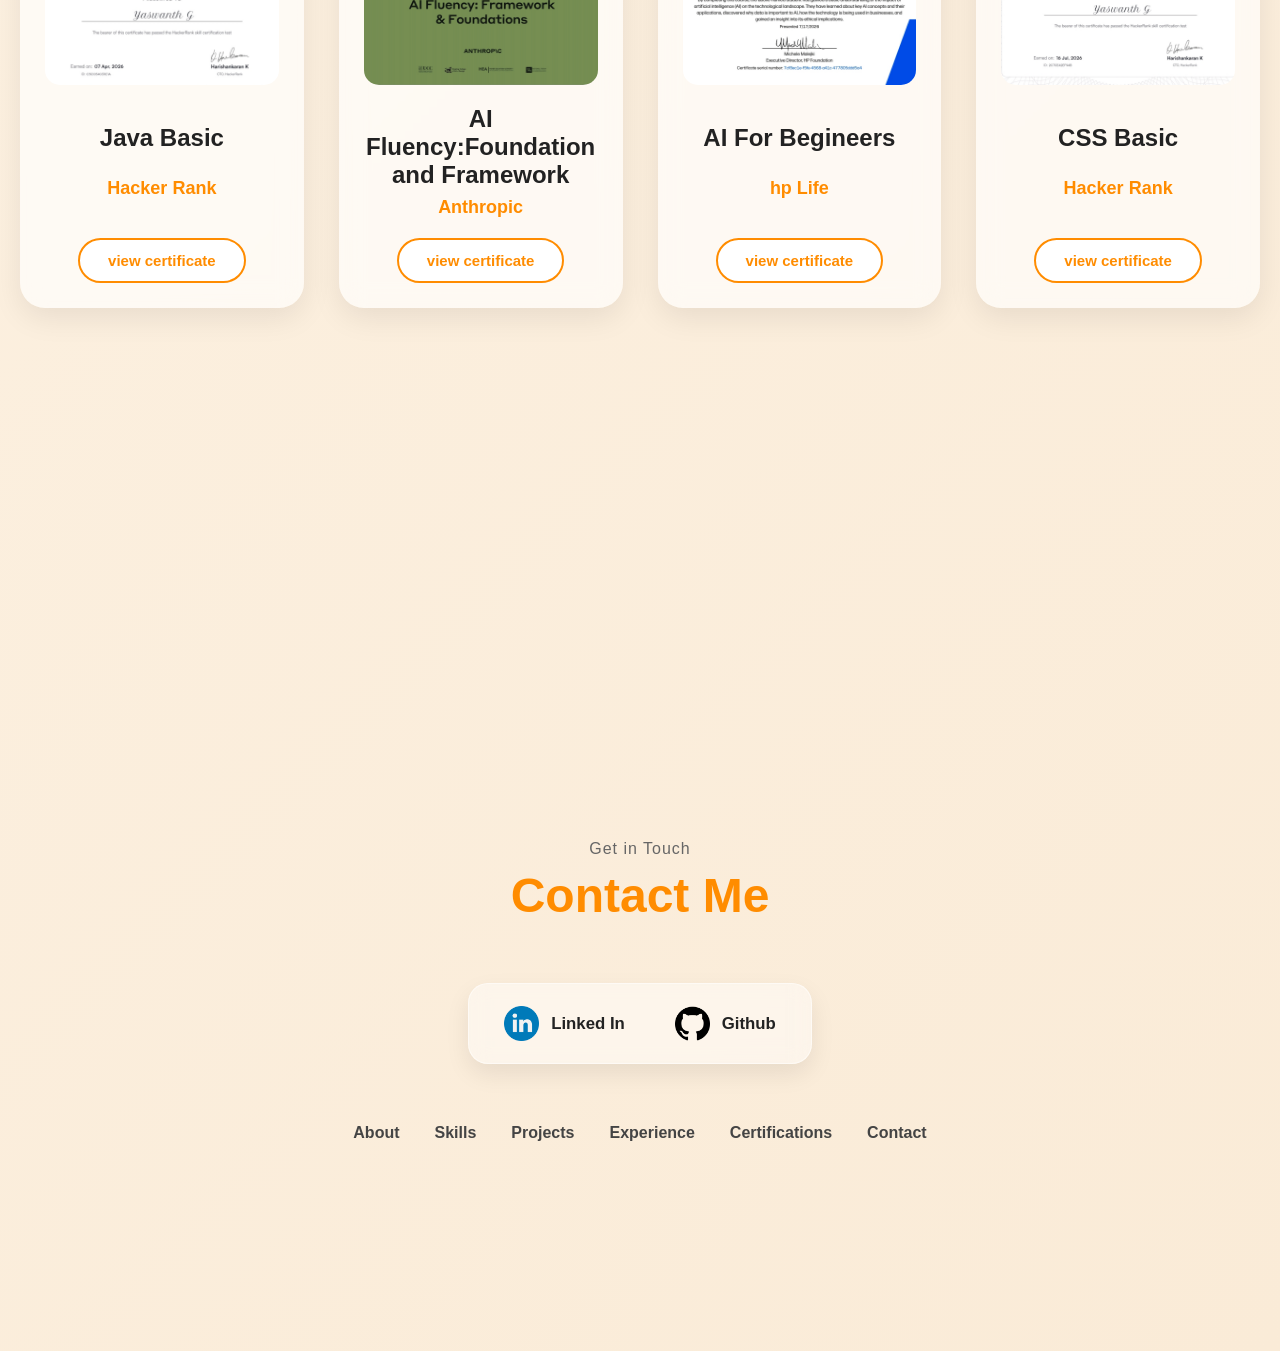
==== commit 733476e5: "added task manager application to projects" ====
--- a/index.html
+++ b/index.html
@@ -225,11 +225,11 @@
                 </div>
             </div>
             <div class="box-4">
-                 <img src="images/image.png" alt="">
-                <h3>Rock Paper scissor Game</h3>
+                 <img src="images/Screenshot 2026-09-26 193809.png" alt="">
+                <h3>Task Manager</h3>
                 <div class="btns">
-                    <a href="https://github.com/Yaswanthgummepalli/html-projects"><button>GitHub</button></a>
-                    <a href=" https://yaswanthgummepalli.github.io/html-projects/"><button>Live Demo</button></a>
+                    <a href="https://github.com/Yaswanthgummepalli/TaskManagerApplication"><button>GitHub</button></a>
+                    <a href="http://13.205.39.92/"><button>Live Demo</button></a>
                 </div>
             </div>
           
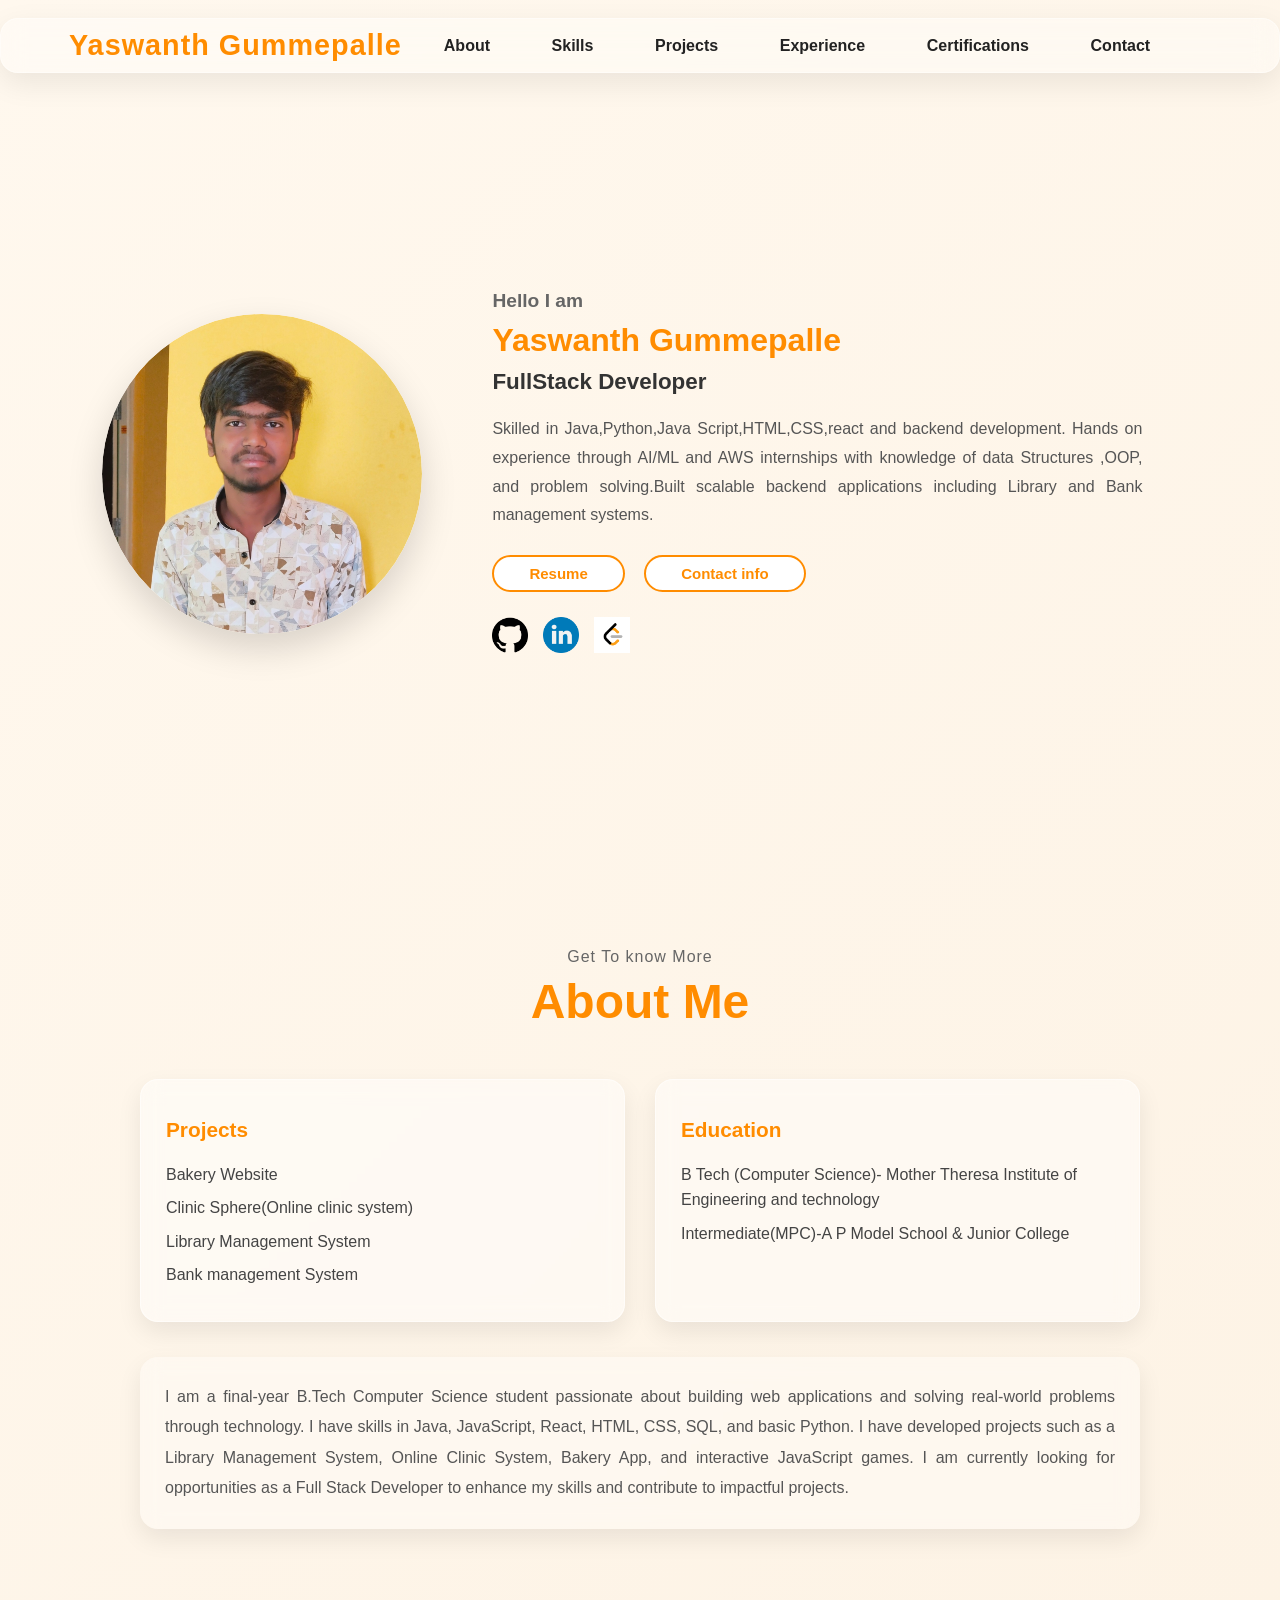
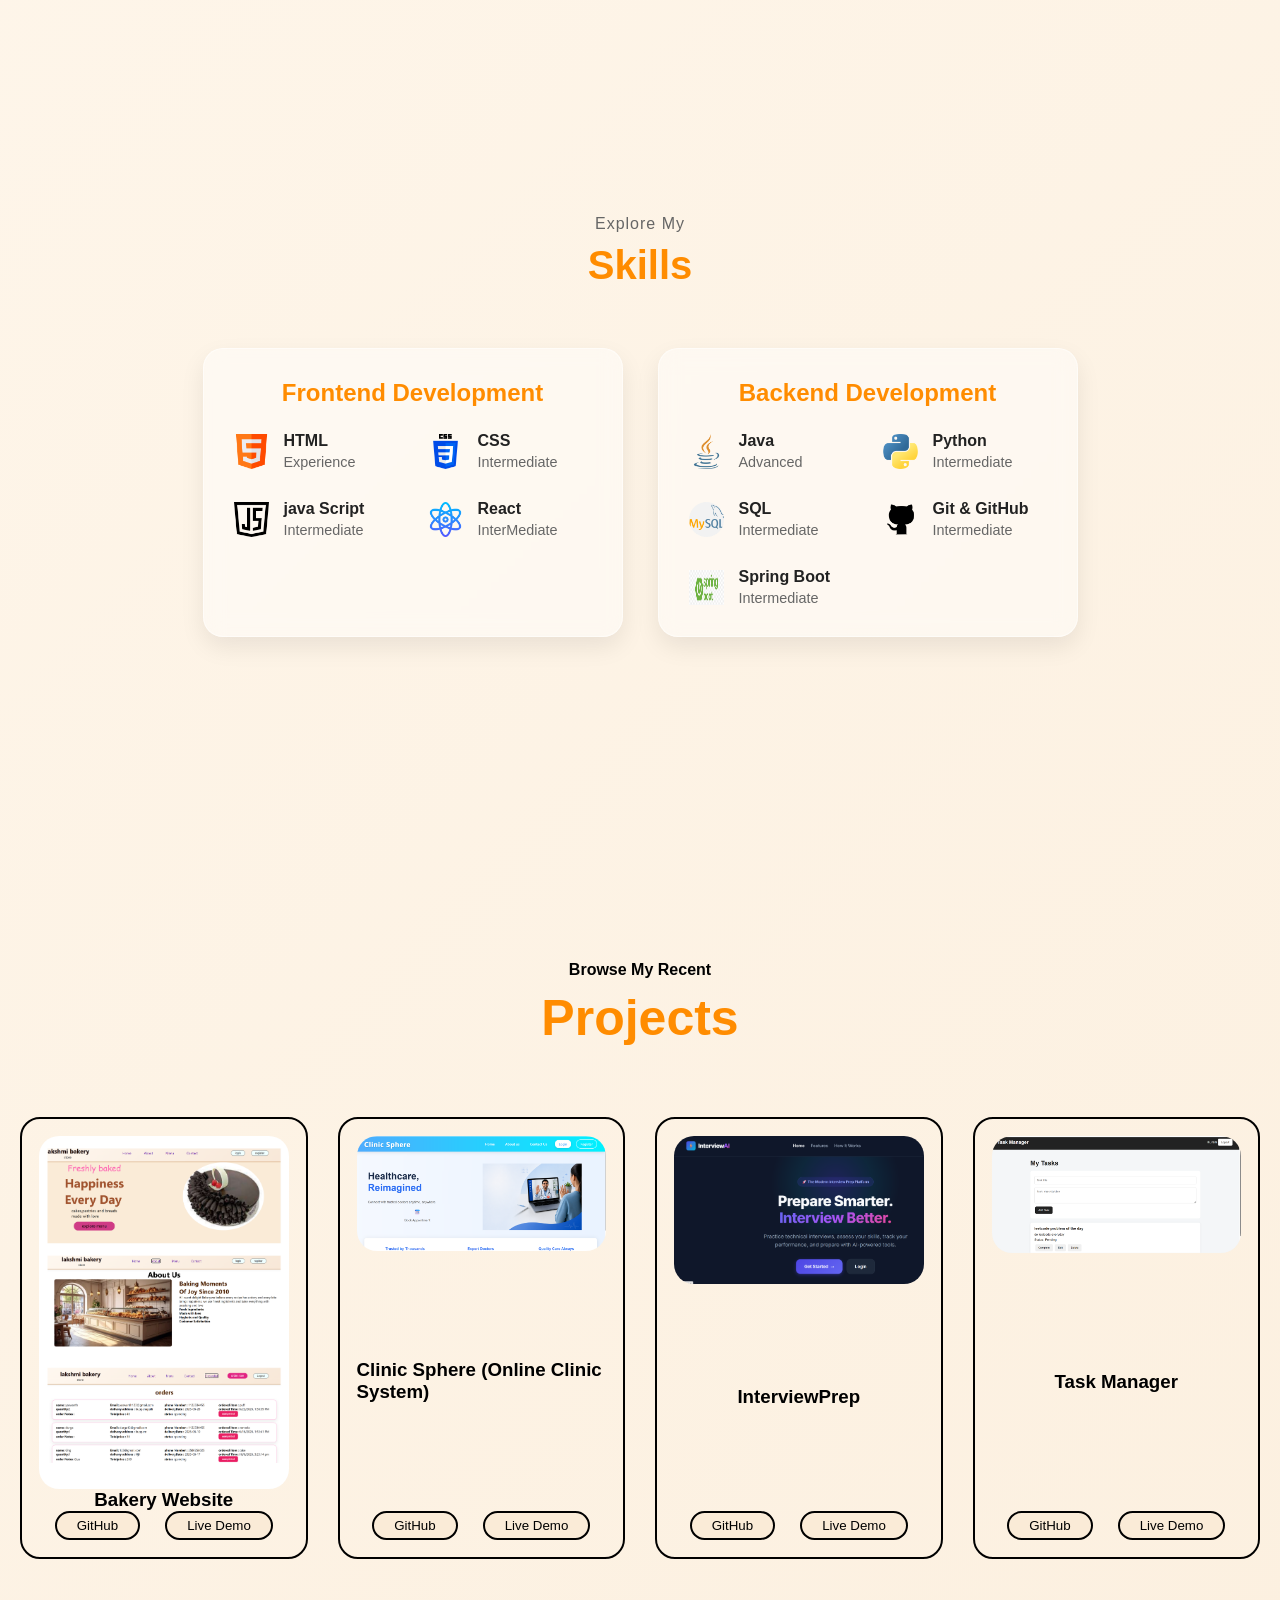
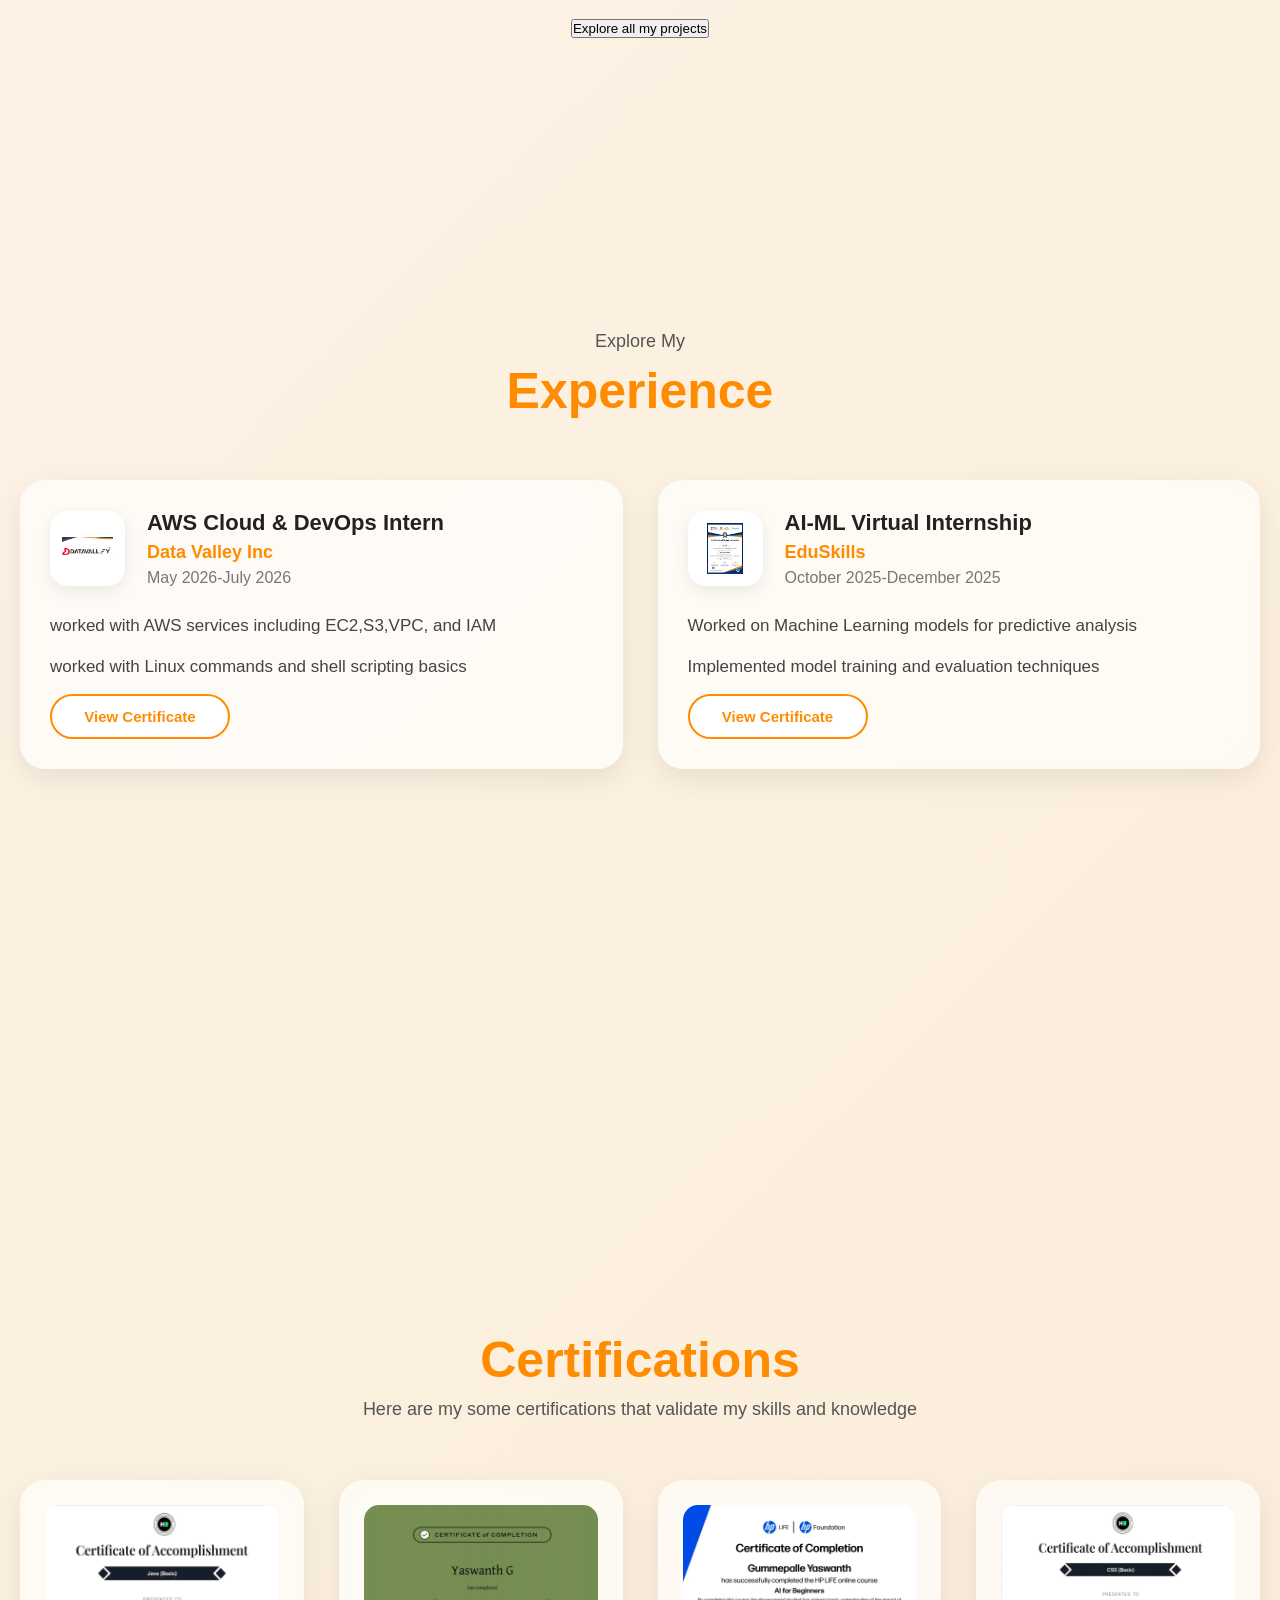
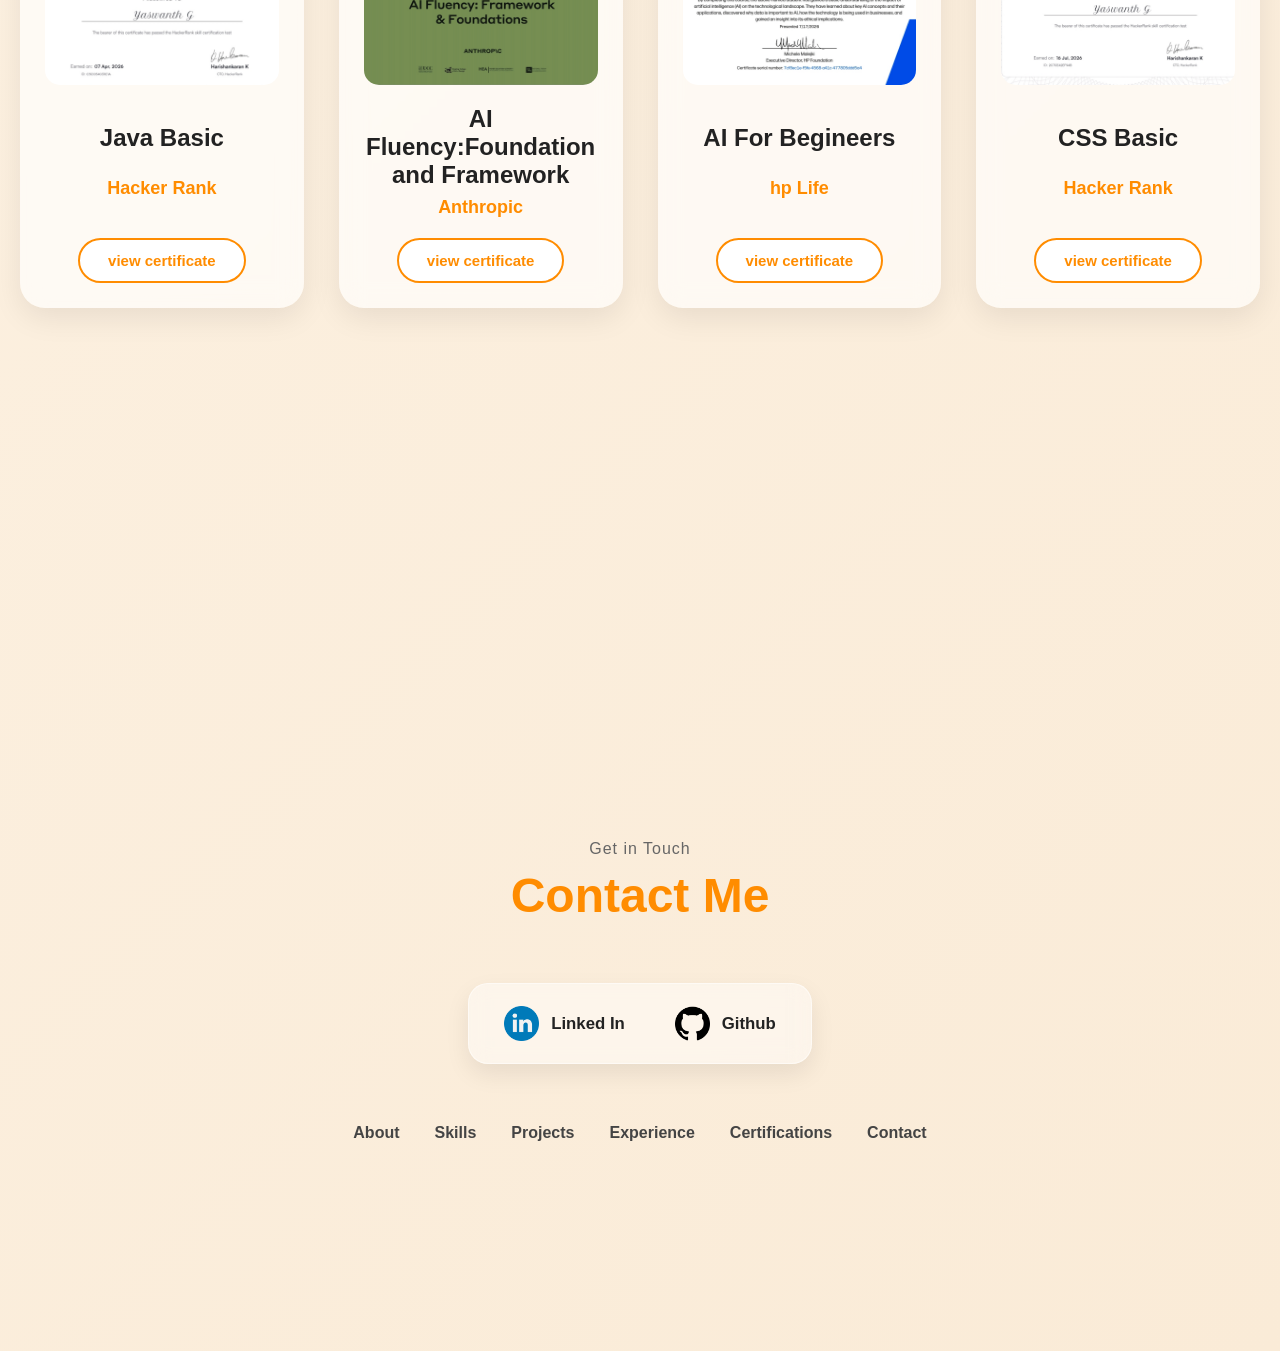
==== commit 2f78a5ad: "added the InterviewPrep to project section" ====
--- a/index.html
+++ b/index.html
@@ -216,11 +216,11 @@
                 </div>
             </div>
              <div class="box-4">
-                 <img src="images/Screenshot 2026-07-25 100013.png" alt="">
-                <h3>URL Shortener</h3>
+                 <img src="images/Screenshot 2026-10-05 070917.png" alt="">
+                <h3>InterviewPrep</h3>
                 <div class="btns">
-                    <a href="https://github.com/Yaswanthgummepalli/URLShortenerFrontend"><button>GitHub</button></a>
-                     <a href="http://35.154.57.218/"><button>Live Demo</button></a>
+                    <a href="https://github.com/Yaswanthgummepalli/AI_Interview_Platform.git"><button>GitHub</button></a>
+                     <a href="http://13.203.245.4/"><button>Live Demo</button></a>
                     
                 </div>
             </div>
